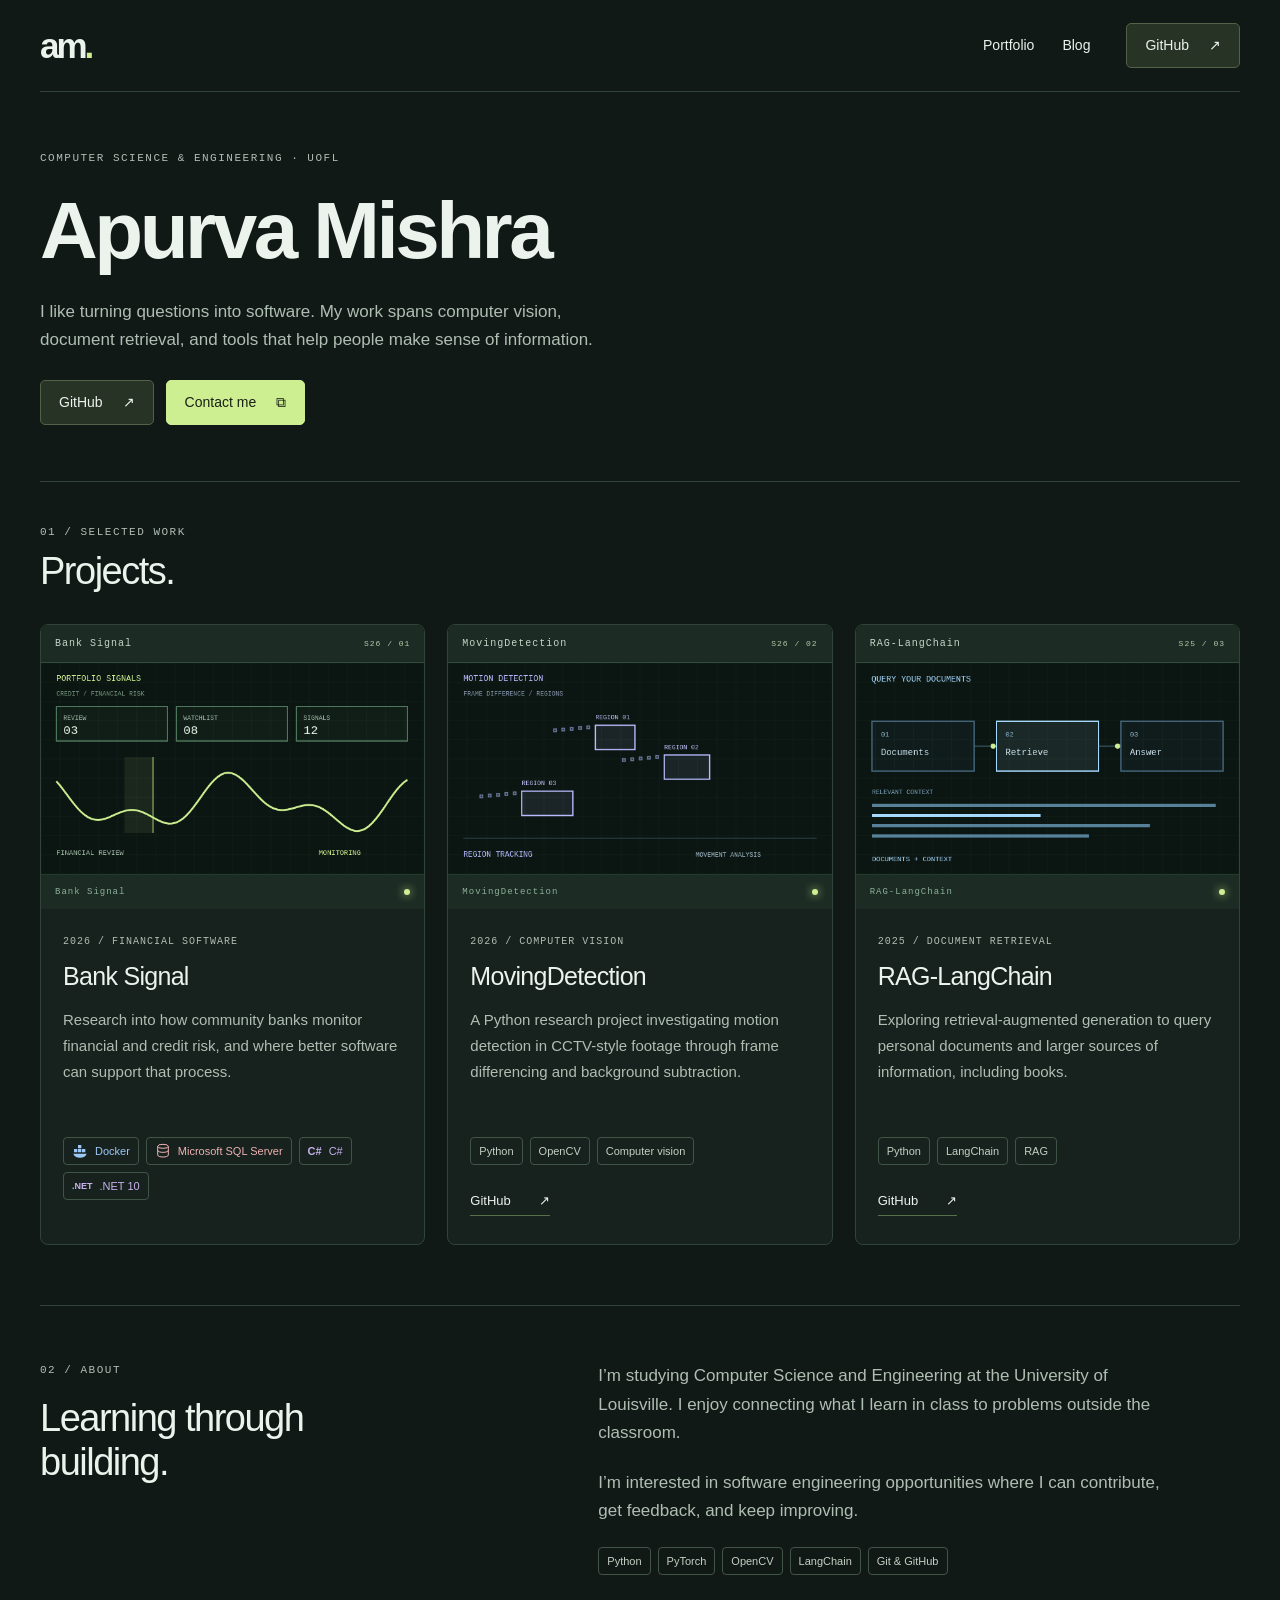
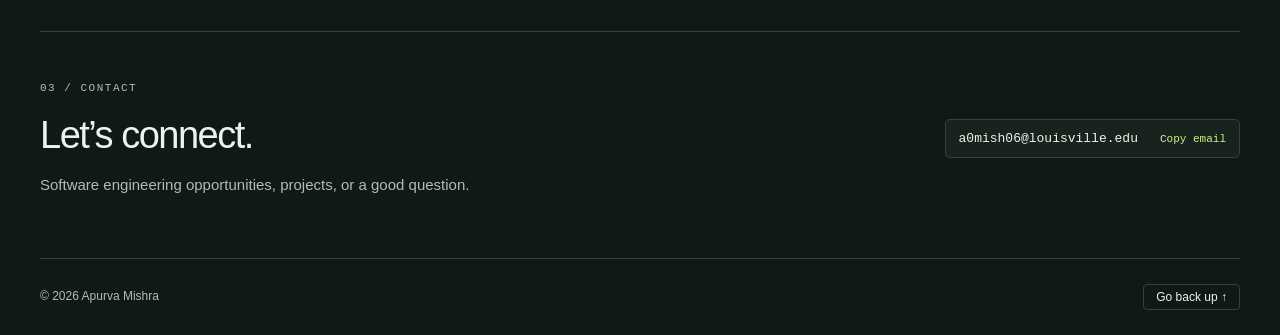
==== index.html @ 979799ac "Simplify hero, update stack, add project year labels" ====
<!doctype html><html lang="en"><head><meta charset="utf-8"><meta name="viewport" content="width=device-width,initial-scale=1"><meta name="theme-color" content="#111917"><meta name="description" content="Apurva Mishra — Computer Science and Engineering student at the University of Louisville. Projects in software, computer vision, and document retrieval."><title>Apurva Mishra | Portfolio</title><link rel="icon" href="favicon.svg"><link rel="stylesheet" href="style.css?v=7"><script src="script.js?v=7" defer></script></head><body><a class="skip" href="#main">Skip to content</a><header class="header wrap"><a class="brand" href="index.html" aria-label="Apurva Mishra home">am<span>.</span></a><nav aria-label="Main navigation"><a href="index.html">Portfolio</a><a href="blog.html">Blog</a></nav><a class="button github" href="https://github.com/toomatoe">GitHub <span aria-hidden="true">↗</span></a></header><main id="main" class="wrap"><section class="hero"><div class="hero-copy"><p class="eyebrow">COMPUTER SCIENCE & ENGINEERING · UOFL</p><h1>Apurva Mishra</h1><p class="intro">I like turning questions into software. My work spans computer vision, document retrieval, and tools that help people make sense of information.</p><div class="hero-actions"><a class="button github" href="https://github.com/toomatoe">GitHub <span aria-hidden="true">↗</span></a><button class="button contact-button" data-copy="a0mish06@louisville.edu">Contact me <span aria-hidden="true">⧉</span></button></div></div></section><section class="work" aria-labelledby="work-title"><div class="section-heading"><p class="eyebrow">01 / SELECTED WORK</p><h2 id="work-title">Projects.</h2></div><div class="project-grid"><article class="project"><div class="screen"><div class="screen-bar"><span>Bank Signal</span><span class="screen-id">S26 / 01</span></div><canvas data-scene="bank" width="600" height="330" aria-label="Animated visualization of Bank Signal"></canvas><div class="screen-footer"><span data-caption>Bank Signal</span><span class="live-indicator" aria-hidden="true"></span></div></div><div class="project-copy"><p class="eyebrow">2026 / FINANCIAL SOFTWARE</p><h3>Bank Signal</h3><p>Research into how community banks monitor financial and credit risk, and where better software can support that process.</p><div class="tags"><span class="tech docker"><svg viewBox="0 0 24 24" aria-hidden="true"><path d="M3 9h5v5H3zm6 0h5v5H9zm6 0h5v5h-5zM9 3h5v5H9z" fill="currentColor"/><path d="M2 16h20c-1 4-5 6-10 6s-9-2-10-6" fill="currentColor"/></svg>Docker</span><span class="tech sql"><svg viewBox="0 0 24 24" aria-hidden="true"><ellipse cx="12" cy="5" rx="8" ry="3"/><path d="M4 5v13c0 4 16 4 16 0V5M4 11c0 4 16 4 16 0"/></svg>Microsoft SQL Server</span><span class="tech csharp"><i aria-hidden="true" class="tech-letter">C#</i>C#</span><span class="tech net"><i aria-hidden="true" class="tech-letter dotnet">.NET</i>.NET 10</span></div></div></article><article class="project"><div class="screen"><div class="screen-bar"><span>MovingDetection</span><span class="screen-id">S26 / 02</span></div><canvas data-scene="motion" width="600" height="330" aria-label="Animated visualization of MovingDetection"></canvas><div class="screen-footer"><span data-caption>MovingDetection</span><span class="live-indicator" aria-hidden="true"></span></div></div><div class="project-copy"><p class="eyebrow">2026 / COMPUTER VISION</p><h3>MovingDetection</h3><p>A Python research project investigating motion detection in CCTV-style footage through frame differencing and background subtraction.</p><div class="tags"><span>Python</span><span>OpenCV</span><span>Computer vision</span></div><a class="repo-link" href="https://github.com/toomatoe/MovingDetection">GitHub <span aria-hidden="true">↗</span></a></div></article><article class="project"><div class="screen"><div class="screen-bar"><span>RAG-LangChain</span><span class="screen-id">S25 / 03</span></div><canvas data-scene="rag" width="600" height="330" aria-label="Animated visualization of RAG-LangChain"></canvas><div class="screen-footer"><span data-caption>RAG-LangChain</span><span class="live-indicator" aria-hidden="true"></span></div></div><div class="project-copy"><p class="eyebrow">2025 / DOCUMENT RETRIEVAL</p><h3>RAG-LangChain</h3><p>Exploring retrieval-augmented generation to query personal documents and larger sources of information, including books.</p><div class="tags"><span>Python</span><span>LangChain</span><span>RAG</span></div><a class="repo-link" href="https://github.com/toomatoe/RAG-LangChain">GitHub <span aria-hidden="true">↗</span></a></div></article></div></section><section class="about"><div><p class="eyebrow">02 / ABOUT</p><h2>Learning through<br>building.</h2></div><div><p>I’m studying Computer Science and Engineering at the University of Louisville. I enjoy connecting what I learn in class to problems outside the classroom.</p><p>I’m interested in software engineering opportunities where I can contribute, get feedback, and keep improving.</p><div class="tags"><span>Python</span><span>PyTorch</span><span>OpenCV</span><span>LangChain</span><span>Git & GitHub</span></div></div></section><section class="contact"><div><p class="eyebrow">03 / CONTACT</p><h2>Let’s connect.</h2><p>Software engineering opportunities, projects, or a good question.</p></div><button class="email-copy" data-copy="a0mish06@louisville.edu" aria-label="Copy email address a0mish06@louisville.edu"><span>a0mish06@louisville.edu</span><span class="copy-label">Copy email</span></button></section></main><footer class="wrap"><span>© <span id="year">2026</span> Apurva Mishra</span><button type="button" class="back-top" data-back-top>Go back up ↑</button></footer><div class="toast" role="status" aria-live="polite"></div></body></html>
---- style.css ----
:root{--bg:#111917;--panel:#17211e;--line:#31433a;--text:#ecf3ed;--muted:#afbeb3;--accent:#ceef91}*{box-sizing:border-box}body{margin:0;background:var(--bg);color:var(--text);font:16px/1.65 Arial,Helvetica,sans-serif}a{color:inherit;text-decoration:none}button{font:inherit}a:hover{color:var(--accent)}a:focus-visible,button:focus-visible{outline:3px solid var(--accent);outline-offset:5px}.wrap{width:min(1200px,calc(100% - 80px));margin:auto}.header{height:92px;display:flex;align-items:center;gap:36px;border-bottom:1px solid var(--line)}.brand{font-size:35px;font-weight:800;letter-spacing:-3px;margin-right:auto}.brand span{color:var(--accent)}nav{display:flex;gap:28px;font-size:14px}.button{display:inline-flex;align-items:center;justify-content:center;gap:20px;border:1px solid #516248;background:#263325;padding:10px 18px;border-radius:5px;cursor:pointer;font-size:14px;color:var(--text);transition:background .2s}.button:hover{background:#36472e;color:var(--text)}.contact-button{background:var(--accent);color:#182116;border-color:var(--accent)}.contact-button:hover{background:#e0f7b7;color:#182116}.skip{position:absolute;top:-80px;background:var(--accent);color:#111;padding:10px;z-index:10}.skip:focus{top:10px}.hero{display:grid;grid-template-columns:1fr 1fr;gap:70px;align-items:center;padding:66px 0 62px}.eyebrow{font:11px/1.5 monospace;letter-spacing:1.5px;color:var(--muted);margin:0 0 18px}h1{font-size:clamp(55px,6.4vw,84px);line-height:1.04;letter-spacing:-4px;font-weight:600;margin:20px 0 24px}h1 span{color:var(--accent)}.role{color:var(--accent);font-size:17px;margin:0 0 20px}.intro{max-width:430px;color:var(--muted);margin:0 0 26px;font-size:17px}.hero-actions{display:flex;gap:12px;margin-bottom:17px}.email-copy{display:flex;align-items:center;justify-content:space-between;gap:22px;max-width:100%;border:1px solid var(--line);background:#18231e;color:var(--text);padding:11px 13px;border-radius:5px;font:13px monospace;cursor:pointer}.email-copy:hover{border-color:#7d9561}.copy-label{color:var(--accent);font-size:11px;white-space:nowrap}.screen{border:1px solid #4b6253;border-radius:8px;overflow:hidden;background:#0a120f;box-shadow:0 12px 35px #0002}.screen-bar,.screen-footer{display:flex;justify-content:space-between;align-items:center;gap:12px;padding:12px 14px;font:10px monospace;letter-spacing:1px;color:#c2d7c7;background:#1c2b23}.screen-bar{border-bottom:1px solid #314b3c}.screen-id{font-size:9px;color:#98b79f;white-space:nowrap}.screen canvas{display:block;width:100%;height:auto;aspect-ratio:600/330}.screen-footer{padding:10px 14px;border-top:1px solid #233b2c;color:#8db198;min-height:35px;font-size:9px}.live-indicator{width:6px;height:6px;background:var(--accent);border-radius:50%;box-shadow:0 0 10px #cdef91}.lab-meta{display:grid;grid-template-columns:1fr 1.4fr;gap:20px;padding-top:22px}.lab-meta span{display:block;font:10px monospace;letter-spacing:1.4px;color:var(--muted);margin-bottom:8px}.lab-meta strong{font-weight:400;font-size:14px}.work{border-top:1px solid var(--line);padding:42px 0 60px}.section-heading{margin-bottom:30px}.section-heading .eyebrow{margin-bottom:10px}h2{font-size:38px;line-height:1.15;letter-spacing:-1.5px;font-weight:500;margin:0}.project-grid{display:grid;grid-template-columns:repeat(3,minmax(0,1fr));gap:22px}.project{background:var(--panel);border:1px solid var(--line);border-radius:8px;overflow:hidden;transition:border-color .2s,transform .2s}.project:hover{border-color:#7d9561;transform:translateY(-4px)}.project .screen{border:none;border-radius:0;box-shadow:none}.project .screen-bar{padding:13px 14px;font-size:10px}.project .screen-id{font-size:8px}.project-copy{padding:25px 22px 28px}.project-copy .eyebrow{font-size:10px;letter-spacing:1px;margin-bottom:12px}h3{font-size:25px;line-height:1.2;font-weight:500;letter-spacing:-.7px;margin:0 0 16px}.project-copy>p:not(.eyebrow){font-size:15px;line-height:1.75;color:var(--muted);margin:0 0 24px;min-height:106px}.tags{display:flex;gap:7px;flex-wrap:wrap}.tags span{border:1px solid #405547;color:#c4d1c4;border-radius:4px;padding:4px 8px;font-size:11px}.repo-link{display:inline-flex;gap:28px;margin-top:25px;border-bottom:1px solid #567047;padding-bottom:4px;font-size:13px}.about{display:grid;grid-template-columns:1fr 1.4fr;gap:100px;border-top:1px solid var(--line);padding:56px 0}.about p:not(.eyebrow){margin:0 0 22px;color:var(--muted);max-width:580px;font-size:17px}.contact{display:flex;align-items:center;justify-content:space-between;gap:30px;border-top:1px solid var(--line);padding:48px 0 60px}.contact p:not(.eyebrow){color:var(--muted);font-size:15px;margin-bottom:0}footer{border-top:1px solid var(--line);padding:25px 0;display:flex;gap:28px;font-size:12px;color:var(--muted)}footer>span{margin-right:auto}.toast{position:fixed;bottom:24px;left:50%;transform:translate(-50%,10px);background:var(--accent);color:#152010;padding:12px 22px;border-radius:6px;font-size:14px;opacity:0;pointer-events:none;transition:opacity .2s,transform .2s;z-index:30}.toast.shown{opacity:1;transform:translate(-50%,0)}.blog{min-height:calc(100vh - 168px);padding:70px 0}.blog h1{font-size:72px}.blog-empty{margin-top:50px;padding-top:30px;border-top:1px solid var(--line);color:var(--muted)}@media(max-width:1050px){.hero{gap:35px}.project-grid{grid-template-columns:1fr 1fr}.project:first-child{grid-column:1/-1;display:grid;grid-template-columns:1fr 1fr}.project:first-child .screen{align-self:center}.about{gap:50px}}@media(max-width:700px){.wrap{width:calc(100% - 36px)}.header{height:76px;gap:18px}nav{gap:16px;font-size:13px}.header>.github{padding:7px 10px;gap:9px;font-size:12px}.hero{grid-template-columns:1fr;padding:38px 0 42px;gap:32px}.hero h1{font-size:64px;letter-spacing:-3px}.hero-copy .eyebrow{font-size:10px}.intro{font-size:16px}.project-grid{grid-template-columns:1fr}.project:first-child{grid-column:auto;display:block}.project-copy>p:not(.eyebrow){min-height:0}.screen-bar{font-size:9px}.about{grid-template-columns:1fr;gap:26px;padding:40px 0}.contact{flex-direction:column;align-items:start;padding:40px 0}.email-copy{font-size:12px;gap:12px;width:100%;justify-content:space-between}.hero-copy>.email-copy{max-width:400px}h2{font-size:33px}.blog{padding-top:42px}}@media(prefers-reduced-motion:reduce){.project,.button,.toast{transition:none}.project:hover{transform:none}}

/* Simplified introduction and project year labels. */
.hero{display:block;padding:58px 0 56px}.hero-copy{max-width:790px}.hero h1{font-size:clamp(48px,6.4vw,80px);margin:22px 0 26px;letter-spacing:-3.5px}.hero .intro{max-width:590px}.hero-actions{margin-bottom:0}.tags .tech{display:inline-flex;align-items:center;gap:7px;font-size:11px}.tech svg{width:16px;height:16px;flex-shrink:0}.tech.sql svg{fill:none;stroke:currentColor;stroke-width:1.5}.tech.docker{color:#9cc8f6}.tech.sql{color:#edb1b1}.tech.csharp,.tech.net{color:#c8b2ed}.tech-letter{font:700 11px Arial,sans-serif;font-style:normal}.tech-letter.dotnet{font-size:9px}.back-top{border:1px solid var(--line);color:var(--text);background:transparent;border-radius:4px;padding:5px 12px;cursor:pointer;font:12px Arial,sans-serif}.back-top:hover{border-color:var(--accent);color:var(--accent)}footer{align-items:center}.screen-id{color:#b6caaa;font-size:10px}@media(max-width:700px){.hero{padding:35px 0 38px}.hero h1{font-size:50px;letter-spacing:-2.5px}}
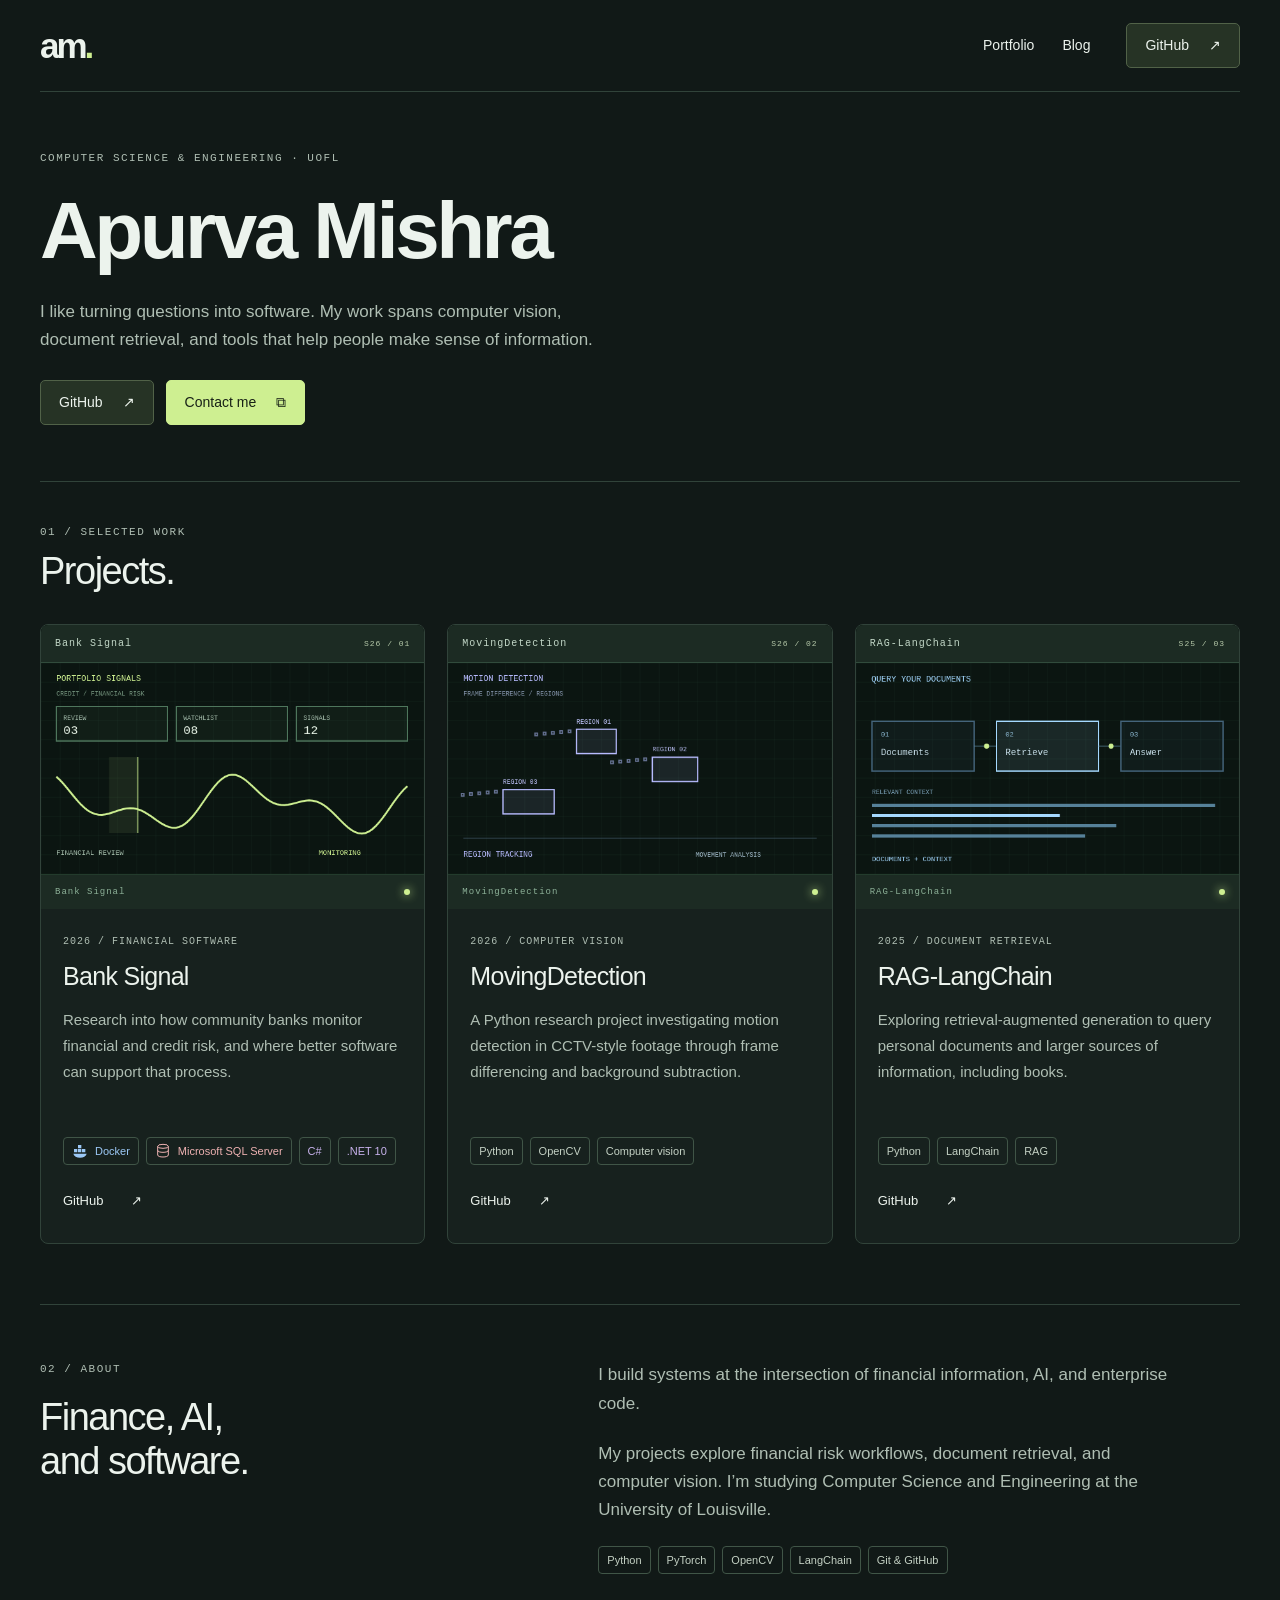
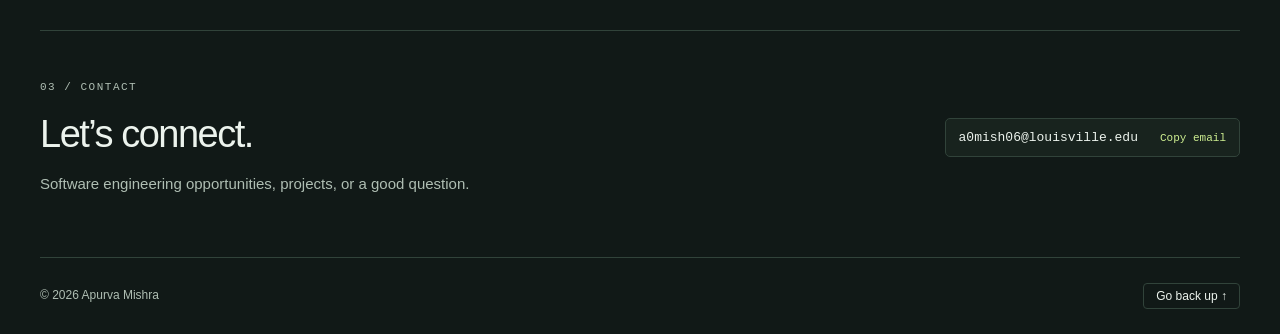
==== commit 2fd3ce2a: "Fix stack labels and project links; refine about copy" ====
--- a/index.html
+++ b/index.html
@@ -1 +1 @@
-<!doctype html><html lang="en"><head><meta charset="utf-8"><meta name="viewport" content="width=device-width,initial-scale=1"><meta name="theme-color" content="#111917"><meta name="description" content="Apurva Mishra — Computer Science and Engineering student at the University of Louisville. Projects in software, computer vision, and document retrieval."><title>Apurva Mishra | Portfolio</title><link rel="icon" href="favicon.svg"><link rel="stylesheet" href="style.css?v=7"><script src="script.js?v=7" defer></script></head><body><a class="skip" href="#main">Skip to content</a><header class="header wrap"><a class="brand" href="index.html" aria-label="Apurva Mishra home">am<span>.</span></a><nav aria-label="Main navigation"><a href="index.html">Portfolio</a><a href="blog.html">Blog</a></nav><a class="button github" href="https://github.com/toomatoe">GitHub <span aria-hidden="true">↗</span></a></header><main id="main" class="wrap"><section class="hero"><div class="hero-copy"><p class="eyebrow">COMPUTER SCIENCE & ENGINEERING · UOFL</p><h1>Apurva Mishra</h1><p class="intro">I like turning questions into software. My work spans computer vision, document retrieval, and tools that help people make sense of information.</p><div class="hero-actions"><a class="button github" href="https://github.com/toomatoe">GitHub <span aria-hidden="true">↗</span></a><button class="button contact-button" data-copy="a0mish06@louisville.edu">Contact me <span aria-hidden="true">⧉</span></button></div></div></section><section class="work" aria-labelledby="work-title"><div class="section-heading"><p class="eyebrow">01 / SELECTED WORK</p><h2 id="work-title">Projects.</h2></div><div class="project-grid"><article class="project"><div class="screen"><div class="screen-bar"><span>Bank Signal</span><span class="screen-id">S26 / 01</span></div><canvas data-scene="bank" width="600" height="330" aria-label="Animated visualization of Bank Signal"></canvas><div class="screen-footer"><span data-caption>Bank Signal</span><span class="live-indicator" aria-hidden="true"></span></div></div><div class="project-copy"><p class="eyebrow">2026 / FINANCIAL SOFTWARE</p><h3>Bank Signal</h3><p>Research into how community banks monitor financial and credit risk, and where better software can support that process.</p><div class="tags"><span class="tech docker"><svg viewBox="0 0 24 24" aria-hidden="true"><path d="M3 9h5v5H3zm6 0h5v5H9zm6 0h5v5h-5zM9 3h5v5H9z" fill="currentColor"/><path d="M2 16h20c-1 4-5 6-10 6s-9-2-10-6" fill="currentColor"/></svg>Docker</span><span class="tech sql"><svg viewBox="0 0 24 24" aria-hidden="true"><ellipse cx="12" cy="5" rx="8" ry="3"/><path d="M4 5v13c0 4 16 4 16 0V5M4 11c0 4 16 4 16 0"/></svg>Microsoft SQL Server</span><span class="tech csharp"><i aria-hidden="true" class="tech-letter">C#</i>C#</span><span class="tech net"><i aria-hidden="true" class="tech-letter dotnet">.NET</i>.NET 10</span></div></div></article><article class="project"><div class="screen"><div class="screen-bar"><span>MovingDetection</span><span class="screen-id">S26 / 02</span></div><canvas data-scene="motion" width="600" height="330" aria-label="Animated visualization of MovingDetection"></canvas><div class="screen-footer"><span data-caption>MovingDetection</span><span class="live-indicator" aria-hidden="true"></span></div></div><div class="project-copy"><p class="eyebrow">2026 / COMPUTER VISION</p><h3>MovingDetection</h3><p>A Python research project investigating motion detection in CCTV-style footage through frame differencing and background subtraction.</p><div class="tags"><span>Python</span><span>OpenCV</span><span>Computer vision</span></div><a class="repo-link" href="https://github.com/toomatoe/MovingDetection">GitHub <span aria-hidden="true">↗</span></a></div></article><article class="project"><div class="screen"><div class="screen-bar"><span>RAG-LangChain</span><span class="screen-id">S25 / 03</span></div><canvas data-scene="rag" width="600" height="330" aria-label="Animated visualization of RAG-LangChain"></canvas><div class="screen-footer"><span data-caption>RAG-LangChain</span><span class="live-indicator" aria-hidden="true"></span></div></div><div class="project-copy"><p class="eyebrow">2025 / DOCUMENT RETRIEVAL</p><h3>RAG-LangChain</h3><p>Exploring retrieval-augmented generation to query personal documents and larger sources of information, including books.</p><div class="tags"><span>Python</span><span>LangChain</span><span>RAG</span></div><a class="repo-link" href="https://github.com/toomatoe/RAG-LangChain">GitHub <span aria-hidden="true">↗</span></a></div></article></div></section><section class="about"><div><p class="eyebrow">02 / ABOUT</p><h2>Learning through<br>building.</h2></div><div><p>I’m studying Computer Science and Engineering at the University of Louisville. I enjoy connecting what I learn in class to problems outside the classroom.</p><p>I’m interested in software engineering opportunities where I can contribute, get feedback, and keep improving.</p><div class="tags"><span>Python</span><span>PyTorch</span><span>OpenCV</span><span>LangChain</span><span>Git & GitHub</span></div></div></section><section class="contact"><div><p class="eyebrow">03 / CONTACT</p><h2>Let’s connect.</h2><p>Software engineering opportunities, projects, or a good question.</p></div><button class="email-copy" data-copy="a0mish06@louisville.edu" aria-label="Copy email address a0mish06@louisville.edu"><span>a0mish06@louisville.edu</span><span class="copy-label">Copy email</span></button></section></main><footer class="wrap"><span>© <span id="year">2026</span> Apurva Mishra</span><button type="button" class="back-top" data-back-top>Go back up ↑</button></footer><div class="toast" role="status" aria-live="polite"></div></body></html>+<!doctype html><html lang="en"><head><meta charset="utf-8"><meta name="viewport" content="width=device-width,initial-scale=1"><meta name="theme-color" content="#111917"><meta name="description" content="Apurva Mishra — Computer Science and Engineering student at the University of Louisville. Projects in software, computer vision, and document retrieval."><title>Apurva Mishra | Portfolio</title><link rel="icon" href="favicon.svg"><link rel="stylesheet" href="style.css?v=8"><script src="script.js?v=7" defer></script></head><body><a class="skip" href="#main">Skip to content</a><header class="header wrap"><a class="brand" href="index.html" aria-label="Apurva Mishra home">am<span>.</span></a><nav aria-label="Main navigation"><a href="index.html">Portfolio</a><a href="blog.html">Blog</a></nav><a class="button github" href="https://github.com/toomatoe">GitHub <span aria-hidden="true">↗</span></a></header><main id="main" class="wrap"><section class="hero"><div class="hero-copy"><p class="eyebrow">COMPUTER SCIENCE & ENGINEERING · UOFL</p><h1>Apurva Mishra</h1><p class="intro">I like turning questions into software. My work spans computer vision, document retrieval, and tools that help people make sense of information.</p><div class="hero-actions"><a class="button github" href="https://github.com/toomatoe">GitHub <span aria-hidden="true">↗</span></a><button class="button contact-button" data-copy="a0mish06@louisville.edu">Contact me <span aria-hidden="true">⧉</span></button></div></div></section><section class="work" aria-labelledby="work-title"><div class="section-heading"><p class="eyebrow">01 / SELECTED WORK</p><h2 id="work-title">Projects.</h2></div><div class="project-grid"><article class="project"><div class="screen"><div class="screen-bar"><span>Bank Signal</span><span class="screen-id">S26 / 01</span></div><canvas data-scene="bank" width="600" height="330" aria-label="Animated visualization of Bank Signal"></canvas><div class="screen-footer"><span data-caption>Bank Signal</span><span class="live-indicator" aria-hidden="true"></span></div></div><div class="project-copy"><p class="eyebrow">2026 / FINANCIAL SOFTWARE</p><h3>Bank Signal</h3><p>Research into how community banks monitor financial and credit risk, and where better software can support that process.</p><div class="tags"><span class="tech docker"><svg viewBox="0 0 24 24" aria-hidden="true"><path d="M3 9h5v5H3zm6 0h5v5H9zm6 0h5v5h-5zM9 3h5v5H9z" fill="currentColor"/><path d="M2 16h20c-1 4-5 6-10 6s-9-2-10-6" fill="currentColor"/></svg>Docker</span><span class="tech sql"><svg viewBox="0 0 24 24" aria-hidden="true"><ellipse cx="12" cy="5" rx="8" ry="3"/><path d="M4 5v13c0 4 16 4 16 0V5M4 11c0 4 16 4 16 0"/></svg>Microsoft SQL Server</span><span class="tech csharp">C#</span><span class="tech net">.NET 10</span></div><a class="repo-link" href="https://github.com/Relishing-Merriment/BankSignal">GitHub <span aria-hidden="true">↗</span></a></div></article><article class="project"><div class="screen"><div class="screen-bar"><span>MovingDetection</span><span class="screen-id">S26 / 02</span></div><canvas data-scene="motion" width="600" height="330" aria-label="Animated visualization of MovingDetection"></canvas><div class="screen-footer"><span data-caption>MovingDetection</span><span class="live-indicator" aria-hidden="true"></span></div></div><div class="project-copy"><p class="eyebrow">2026 / COMPUTER VISION</p><h3>MovingDetection</h3><p>A Python research project investigating motion detection in CCTV-style footage through frame differencing and background subtraction.</p><div class="tags"><span>Python</span><span>OpenCV</span><span>Computer vision</span></div><a class="repo-link" href="https://github.com/toomatoe/MovingDetection">GitHub <span aria-hidden="true">↗</span></a></div></article><article class="project"><div class="screen"><div class="screen-bar"><span>RAG-LangChain</span><span class="screen-id">S25 / 03</span></div><canvas data-scene="rag" width="600" height="330" aria-label="Animated visualization of RAG-LangChain"></canvas><div class="screen-footer"><span data-caption>RAG-LangChain</span><span class="live-indicator" aria-hidden="true"></span></div></div><div class="project-copy"><p class="eyebrow">2025 / DOCUMENT RETRIEVAL</p><h3>RAG-LangChain</h3><p>Exploring retrieval-augmented generation to query personal documents and larger sources of information, including books.</p><div class="tags"><span>Python</span><span>LangChain</span><span>RAG</span></div><a class="repo-link" href="https://github.com/toomatoe/RAG-LangChain">GitHub <span aria-hidden="true">↗</span></a></div></article></div></section><section class="about"><div><p class="eyebrow">02 / ABOUT</p><h2>Finance, AI,<br>and software.</h2></div><div><p>I build systems at the intersection of financial information, AI, and enterprise code.</p><p>My projects explore financial risk workflows, document retrieval, and computer vision. I’m studying Computer Science and Engineering at the University of Louisville.</p><div class="tags"><span>Python</span><span>PyTorch</span><span>OpenCV</span><span>LangChain</span><span>Git & GitHub</span></div></div></section><section class="contact"><div><p class="eyebrow">03 / CONTACT</p><h2>Let’s connect.</h2><p>Software engineering opportunities, projects, or a good question.</p></div><button class="email-copy" data-copy="a0mish06@louisville.edu" aria-label="Copy email address a0mish06@louisville.edu"><span>a0mish06@louisville.edu</span><span class="copy-label">Copy email</span></button></section></main><footer class="wrap"><span>© <span id="year">2026</span> Apurva Mishra</span><button type="button" class="back-top" data-back-top>Go back up ↑</button></footer><div class="toast" role="status" aria-live="polite"></div></body></html>
--- a/style.css
+++ b/style.css
@@ -1,4 +1,4 @@
-:root{--bg:#111917;--panel:#17211e;--line:#31433a;--text:#ecf3ed;--muted:#afbeb3;--accent:#ceef91}*{box-sizing:border-box}body{margin:0;background:var(--bg);color:var(--text);font:16px/1.65 Arial,Helvetica,sans-serif}a{color:inherit;text-decoration:none}button{font:inherit}a:hover{color:var(--accent)}a:focus-visible,button:focus-visible{outline:3px solid var(--accent);outline-offset:5px}.wrap{width:min(1200px,calc(100% - 80px));margin:auto}.header{height:92px;display:flex;align-items:center;gap:36px;border-bottom:1px solid var(--line)}.brand{font-size:35px;font-weight:800;letter-spacing:-3px;margin-right:auto}.brand span{color:var(--accent)}nav{display:flex;gap:28px;font-size:14px}.button{display:inline-flex;align-items:center;justify-content:center;gap:20px;border:1px solid #516248;background:#263325;padding:10px 18px;border-radius:5px;cursor:pointer;font-size:14px;color:var(--text);transition:background .2s}.button:hover{background:#36472e;color:var(--text)}.contact-button{background:var(--accent);color:#182116;border-color:var(--accent)}.contact-button:hover{background:#e0f7b7;color:#182116}.skip{position:absolute;top:-80px;background:var(--accent);color:#111;padding:10px;z-index:10}.skip:focus{top:10px}.hero{display:grid;grid-template-columns:1fr 1fr;gap:70px;align-items:center;padding:66px 0 62px}.eyebrow{font:11px/1.5 monospace;letter-spacing:1.5px;color:var(--muted);margin:0 0 18px}h1{font-size:clamp(55px,6.4vw,84px);line-height:1.04;letter-spacing:-4px;font-weight:600;margin:20px 0 24px}h1 span{color:var(--accent)}.role{color:var(--accent);font-size:17px;margin:0 0 20px}.intro{max-width:430px;color:var(--muted);margin:0 0 26px;font-size:17px}.hero-actions{display:flex;gap:12px;margin-bottom:17px}.email-copy{display:flex;align-items:center;justify-content:space-between;gap:22px;max-width:100%;border:1px solid var(--line);background:#18231e;color:var(--text);padding:11px 13px;border-radius:5px;font:13px monospace;cursor:pointer}.email-copy:hover{border-color:#7d9561}.copy-label{color:var(--accent);font-size:11px;white-space:nowrap}.screen{border:1px solid #4b6253;border-radius:8px;overflow:hidden;background:#0a120f;box-shadow:0 12px 35px #0002}.screen-bar,.screen-footer{display:flex;justify-content:space-between;align-items:center;gap:12px;padding:12px 14px;font:10px monospace;letter-spacing:1px;color:#c2d7c7;background:#1c2b23}.screen-bar{border-bottom:1px solid #314b3c}.screen-id{font-size:9px;color:#98b79f;white-space:nowrap}.screen canvas{display:block;width:100%;height:auto;aspect-ratio:600/330}.screen-footer{padding:10px 14px;border-top:1px solid #233b2c;color:#8db198;min-height:35px;font-size:9px}.live-indicator{width:6px;height:6px;background:var(--accent);border-radius:50%;box-shadow:0 0 10px #cdef91}.lab-meta{display:grid;grid-template-columns:1fr 1.4fr;gap:20px;padding-top:22px}.lab-meta span{display:block;font:10px monospace;letter-spacing:1.4px;color:var(--muted);margin-bottom:8px}.lab-meta strong{font-weight:400;font-size:14px}.work{border-top:1px solid var(--line);padding:42px 0 60px}.section-heading{margin-bottom:30px}.section-heading .eyebrow{margin-bottom:10px}h2{font-size:38px;line-height:1.15;letter-spacing:-1.5px;font-weight:500;margin:0}.project-grid{display:grid;grid-template-columns:repeat(3,minmax(0,1fr));gap:22px}.project{background:var(--panel);border:1px solid var(--line);border-radius:8px;overflow:hidden;transition:border-color .2s,transform .2s}.project:hover{border-color:#7d9561;transform:translateY(-4px)}.project .screen{border:none;border-radius:0;box-shadow:none}.project .screen-bar{padding:13px 14px;font-size:10px}.project .screen-id{font-size:8px}.project-copy{padding:25px 22px 28px}.project-copy .eyebrow{font-size:10px;letter-spacing:1px;margin-bottom:12px}h3{font-size:25px;line-height:1.2;font-weight:500;letter-spacing:-.7px;margin:0 0 16px}.project-copy>p:not(.eyebrow){font-size:15px;line-height:1.75;color:var(--muted);margin:0 0 24px;min-height:106px}.tags{display:flex;gap:7px;flex-wrap:wrap}.tags span{border:1px solid #405547;color:#c4d1c4;border-radius:4px;padding:4px 8px;font-size:11px}.repo-link{display:inline-flex;gap:28px;margin-top:25px;border-bottom:1px solid #567047;padding-bottom:4px;font-size:13px}.about{display:grid;grid-template-columns:1fr 1.4fr;gap:100px;border-top:1px solid var(--line);padding:56px 0}.about p:not(.eyebrow){margin:0 0 22px;color:var(--muted);max-width:580px;font-size:17px}.contact{display:flex;align-items:center;justify-content:space-between;gap:30px;border-top:1px solid var(--line);padding:48px 0 60px}.contact p:not(.eyebrow){color:var(--muted);font-size:15px;margin-bottom:0}footer{border-top:1px solid var(--line);padding:25px 0;display:flex;gap:28px;font-size:12px;color:var(--muted)}footer>span{margin-right:auto}.toast{position:fixed;bottom:24px;left:50%;transform:translate(-50%,10px);background:var(--accent);color:#152010;padding:12px 22px;border-radius:6px;font-size:14px;opacity:0;pointer-events:none;transition:opacity .2s,transform .2s;z-index:30}.toast.shown{opacity:1;transform:translate(-50%,0)}.blog{min-height:calc(100vh - 168px);padding:70px 0}.blog h1{font-size:72px}.blog-empty{margin-top:50px;padding-top:30px;border-top:1px solid var(--line);color:var(--muted)}@media(max-width:1050px){.hero{gap:35px}.project-grid{grid-template-columns:1fr 1fr}.project:first-child{grid-column:1/-1;display:grid;grid-template-columns:1fr 1fr}.project:first-child .screen{align-self:center}.about{gap:50px}}@media(max-width:700px){.wrap{width:calc(100% - 36px)}.header{height:76px;gap:18px}nav{gap:16px;font-size:13px}.header>.github{padding:7px 10px;gap:9px;font-size:12px}.hero{grid-template-columns:1fr;padding:38px 0 42px;gap:32px}.hero h1{font-size:64px;letter-spacing:-3px}.hero-copy .eyebrow{font-size:10px}.intro{font-size:16px}.project-grid{grid-template-columns:1fr}.project:first-child{grid-column:auto;display:block}.project-copy>p:not(.eyebrow){min-height:0}.screen-bar{font-size:9px}.about{grid-template-columns:1fr;gap:26px;padding:40px 0}.contact{flex-direction:column;align-items:start;padding:40px 0}.email-copy{font-size:12px;gap:12px;width:100%;justify-content:space-between}.hero-copy>.email-copy{max-width:400px}h2{font-size:33px}.blog{padding-top:42px}}@media(prefers-reduced-motion:reduce){.project,.button,.toast{transition:none}.project:hover{transform:none}}
+:root{--bg:#111917;--panel:#17211e;--line:#31433a;--text:#ecf3ed;--muted:#afbeb3;--accent:#ceef91}*{box-sizing:border-box}body{margin:0;background:var(--bg);color:var(--text);font:16px/1.65 Arial,Helvetica,sans-serif}a{color:inherit;text-decoration:none}button{font:inherit}a:hover{color:var(--accent)}a:focus-visible,button:focus-visible{outline:3px solid var(--accent);outline-offset:5px}.wrap{width:min(1200px,calc(100% - 80px));margin:auto}.header{height:92px;display:flex;align-items:center;gap:36px;border-bottom:1px solid var(--line)}.brand{font-size:35px;font-weight:800;letter-spacing:-3px;margin-right:auto}.brand span{color:var(--accent)}nav{display:flex;gap:28px;font-size:14px}.button{display:inline-flex;align-items:center;justify-content:center;gap:20px;border:1px solid #516248;background:#263325;padding:10px 18px;border-radius:5px;cursor:pointer;font-size:14px;color:var(--text);transition:background .2s}.button:hover{background:#36472e;color:var(--text)}.contact-button{background:var(--accent);color:#182116;border-color:var(--accent)}.contact-button:hover{background:#e0f7b7;color:#182116}.skip{position:absolute;top:-80px;background:var(--accent);color:#111;padding:10px;z-index:10}.skip:focus{top:10px}.hero{display:grid;grid-template-columns:1fr 1fr;gap:70px;align-items:center;padding:66px 0 62px}.eyebrow{font:11px/1.5 monospace;letter-spacing:1.5px;color:var(--muted);margin:0 0 18px}h1{font-size:clamp(55px,6.4vw,84px);line-height:1.04;letter-spacing:-4px;font-weight:600;margin:20px 0 24px}h1 span{color:var(--accent)}.role{color:var(--accent);font-size:17px;margin:0 0 20px}.intro{max-width:430px;color:var(--muted);margin:0 0 26px;font-size:17px}.hero-actions{display:flex;gap:12px;margin-bottom:17px}.email-copy{display:flex;align-items:center;justify-content:space-between;gap:22px;max-width:100%;border:1px solid var(--line);background:#18231e;color:var(--text);padding:11px 13px;border-radius:5px;font:13px monospace;cursor:pointer}.email-copy:hover{border-color:#7d9561}.copy-label{color:var(--accent);font-size:11px;white-space:nowrap}.screen{border:1px solid #4b6253;border-radius:8px;overflow:hidden;background:#0a120f;box-shadow:0 12px 35px #0002}.screen-bar,.screen-footer{display:flex;justify-content:space-between;align-items:center;gap:12px;padding:12px 14px;font:10px monospace;letter-spacing:1px;color:#c2d7c7;background:#1c2b23}.screen-bar{border-bottom:1px solid #314b3c}.screen-id{font-size:9px;color:#98b79f;white-space:nowrap}.screen canvas{display:block;width:100%;height:auto;aspect-ratio:600/330}.screen-footer{padding:10px 14px;border-top:1px solid #233b2c;color:#8db198;min-height:35px;font-size:9px}.live-indicator{width:6px;height:6px;background:var(--accent);border-radius:50%;box-shadow:0 0 10px #cdef91}.lab-meta{display:grid;grid-template-columns:1fr 1.4fr;gap:20px;padding-top:22px}.lab-meta span{display:block;font:10px monospace;letter-spacing:1.4px;color:var(--muted);margin-bottom:8px}.lab-meta strong{font-weight:400;font-size:14px}.work{border-top:1px solid var(--line);padding:42px 0 60px}.section-heading{margin-bottom:30px}.section-heading .eyebrow{margin-bottom:10px}h2{font-size:38px;line-height:1.15;letter-spacing:-1.5px;font-weight:500;margin:0}.project-grid{display:grid;grid-template-columns:repeat(3,minmax(0,1fr));gap:22px}.project{background:var(--panel);border:1px solid var(--line);border-radius:8px;overflow:hidden;transition:border-color .2s,transform .2s}.project:hover{border-color:#7d9561;transform:translateY(-4px)}.project .screen{border:none;border-radius:0;box-shadow:none}.project .screen-bar{padding:13px 14px;font-size:10px}.project .screen-id{font-size:8px}.project-copy{padding:25px 22px 28px}.project-copy .eyebrow{font-size:10px;letter-spacing:1px;margin-bottom:12px}h3{font-size:25px;line-height:1.2;font-weight:500;letter-spacing:-.7px;margin:0 0 16px}.project-copy>p:not(.eyebrow){font-size:15px;line-height:1.75;color:var(--muted);margin:0 0 24px;min-height:106px}.tags{display:flex;gap:7px;flex-wrap:wrap}.tags span{border:1px solid #405547;color:#c4d1c4;border-radius:4px;padding:4px 8px;font-size:11px}.repo-link{display:inline-flex;gap:28px;margin-top:25px;border-bottom:0;padding-bottom:4px;font-size:13px}.about{display:grid;grid-template-columns:1fr 1.4fr;gap:100px;border-top:1px solid var(--line);padding:56px 0}.about p:not(.eyebrow){margin:0 0 22px;color:var(--muted);max-width:580px;font-size:17px}.contact{display:flex;align-items:center;justify-content:space-between;gap:30px;border-top:1px solid var(--line);padding:48px 0 60px}.contact p:not(.eyebrow){color:var(--muted);font-size:15px;margin-bottom:0}footer{border-top:1px solid var(--line);padding:25px 0;display:flex;gap:28px;font-size:12px;color:var(--muted)}footer>span{margin-right:auto}.toast{position:fixed;bottom:24px;left:50%;transform:translate(-50%,10px);background:var(--accent);color:#152010;padding:12px 22px;border-radius:6px;font-size:14px;opacity:0;pointer-events:none;transition:opacity .2s,transform .2s;z-index:30}.toast.shown{opacity:1;transform:translate(-50%,0)}.blog{min-height:calc(100vh - 168px);padding:70px 0}.blog h1{font-size:72px}.blog-empty{margin-top:50px;padding-top:30px;border-top:1px solid var(--line);color:var(--muted)}@media(max-width:1050px){.hero{gap:35px}.project-grid{grid-template-columns:1fr 1fr}.project:first-child{grid-column:1/-1;display:grid;grid-template-columns:1fr 1fr}.project:first-child .screen{align-self:center}.about{gap:50px}}@media(max-width:700px){.wrap{width:calc(100% - 36px)}.header{height:76px;gap:18px}nav{gap:16px;font-size:13px}.header>.github{padding:7px 10px;gap:9px;font-size:12px}.hero{grid-template-columns:1fr;padding:38px 0 42px;gap:32px}.hero h1{font-size:64px;letter-spacing:-3px}.hero-copy .eyebrow{font-size:10px}.intro{font-size:16px}.project-grid{grid-template-columns:1fr}.project:first-child{grid-column:auto;display:block}.project-copy>p:not(.eyebrow){min-height:0}.screen-bar{font-size:9px}.about{grid-template-columns:1fr;gap:26px;padding:40px 0}.contact{flex-direction:column;align-items:start;padding:40px 0}.email-copy{font-size:12px;gap:12px;width:100%;justify-content:space-between}.hero-copy>.email-copy{max-width:400px}h2{font-size:33px}.blog{padding-top:42px}}@media(prefers-reduced-motion:reduce){.project,.button,.toast{transition:none}.project:hover{transform:none}}
 
 /* Simplified introduction and project year labels. */
 .hero{display:block;padding:58px 0 56px}.hero-copy{max-width:790px}.hero h1{font-size:clamp(48px,6.4vw,80px);margin:22px 0 26px;letter-spacing:-3.5px}.hero .intro{max-width:590px}.hero-actions{margin-bottom:0}.tags .tech{display:inline-flex;align-items:center;gap:7px;font-size:11px}.tech svg{width:16px;height:16px;flex-shrink:0}.tech.sql svg{fill:none;stroke:currentColor;stroke-width:1.5}.tech.docker{color:#9cc8f6}.tech.sql{color:#edb1b1}.tech.csharp,.tech.net{color:#c8b2ed}.tech-letter{font:700 11px Arial,sans-serif;font-style:normal}.tech-letter.dotnet{font-size:9px}.back-top{border:1px solid var(--line);color:var(--text);background:transparent;border-radius:4px;padding:5px 12px;cursor:pointer;font:12px Arial,sans-serif}.back-top:hover{border-color:var(--accent);color:var(--accent)}footer{align-items:center}.screen-id{color:#b6caaa;font-size:10px}@media(max-width:700px){.hero{padding:35px 0 38px}.hero h1{font-size:50px;letter-spacing:-2.5px}}
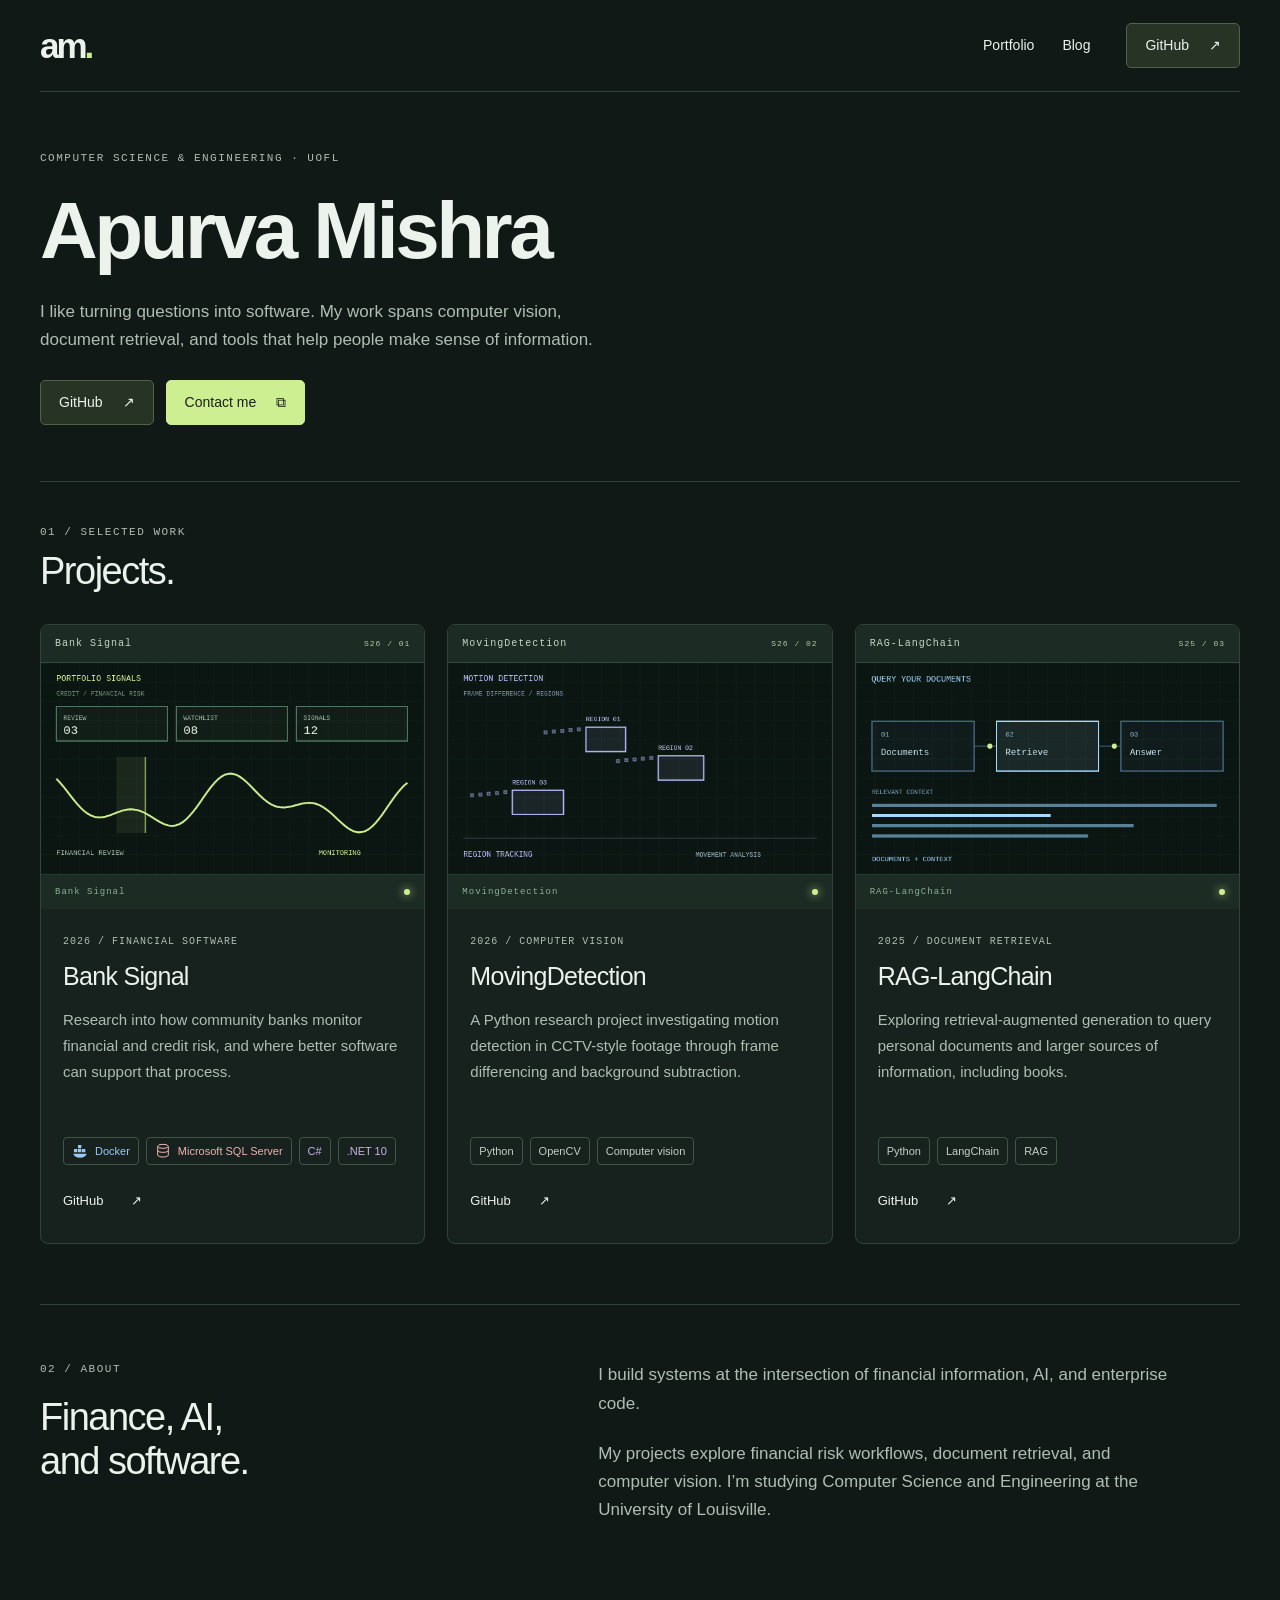
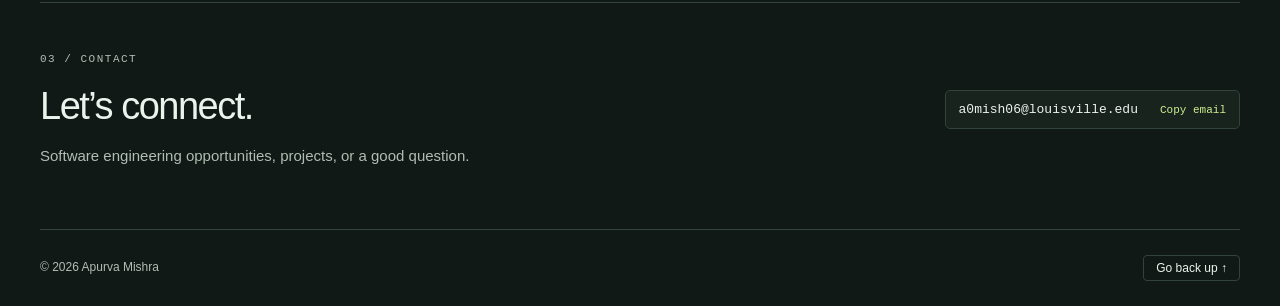
==== commit 064cfcb8: "Remove redundant About technology badges" ====
--- a/index.html
+++ b/index.html
@@ -1 +1 @@
-<!doctype html><html lang="en"><head><meta charset="utf-8"><meta name="viewport" content="width=device-width,initial-scale=1"><meta name="theme-color" content="#111917"><meta name="description" content="Apurva Mishra — Computer Science and Engineering student at the University of Louisville. Projects in software, computer vision, and document retrieval."><title>Apurva Mishra | Portfolio</title><link rel="icon" href="favicon.svg"><link rel="stylesheet" href="style.css?v=8"><script src="script.js?v=7" defer></script></head><body><a class="skip" href="#main">Skip to content</a><header class="header wrap"><a class="brand" href="index.html" aria-label="Apurva Mishra home">am<span>.</span></a><nav aria-label="Main navigation"><a href="index.html">Portfolio</a><a href="blog.html">Blog</a></nav><a class="button github" href="https://github.com/toomatoe">GitHub <span aria-hidden="true">↗</span></a></header><main id="main" class="wrap"><section class="hero"><div class="hero-copy"><p class="eyebrow">COMPUTER SCIENCE & ENGINEERING · UOFL</p><h1>Apurva Mishra</h1><p class="intro">I like turning questions into software. My work spans computer vision, document retrieval, and tools that help people make sense of information.</p><div class="hero-actions"><a class="button github" href="https://github.com/toomatoe">GitHub <span aria-hidden="true">↗</span></a><button class="button contact-button" data-copy="a0mish06@louisville.edu">Contact me <span aria-hidden="true">⧉</span></button></div></div></section><section class="work" aria-labelledby="work-title"><div class="section-heading"><p class="eyebrow">01 / SELECTED WORK</p><h2 id="work-title">Projects.</h2></div><div class="project-grid"><article class="project"><div class="screen"><div class="screen-bar"><span>Bank Signal</span><span class="screen-id">S26 / 01</span></div><canvas data-scene="bank" width="600" height="330" aria-label="Animated visualization of Bank Signal"></canvas><div class="screen-footer"><span data-caption>Bank Signal</span><span class="live-indicator" aria-hidden="true"></span></div></div><div class="project-copy"><p class="eyebrow">2026 / FINANCIAL SOFTWARE</p><h3>Bank Signal</h3><p>Research into how community banks monitor financial and credit risk, and where better software can support that process.</p><div class="tags"><span class="tech docker"><svg viewBox="0 0 24 24" aria-hidden="true"><path d="M3 9h5v5H3zm6 0h5v5H9zm6 0h5v5h-5zM9 3h5v5H9z" fill="currentColor"/><path d="M2 16h20c-1 4-5 6-10 6s-9-2-10-6" fill="currentColor"/></svg>Docker</span><span class="tech sql"><svg viewBox="0 0 24 24" aria-hidden="true"><ellipse cx="12" cy="5" rx="8" ry="3"/><path d="M4 5v13c0 4 16 4 16 0V5M4 11c0 4 16 4 16 0"/></svg>Microsoft SQL Server</span><span class="tech csharp">C#</span><span class="tech net">.NET 10</span></div><a class="repo-link" href="https://github.com/Relishing-Merriment/BankSignal">GitHub <span aria-hidden="true">↗</span></a></div></article><article class="project"><div class="screen"><div class="screen-bar"><span>MovingDetection</span><span class="screen-id">S26 / 02</span></div><canvas data-scene="motion" width="600" height="330" aria-label="Animated visualization of MovingDetection"></canvas><div class="screen-footer"><span data-caption>MovingDetection</span><span class="live-indicator" aria-hidden="true"></span></div></div><div class="project-copy"><p class="eyebrow">2026 / COMPUTER VISION</p><h3>MovingDetection</h3><p>A Python research project investigating motion detection in CCTV-style footage through frame differencing and background subtraction.</p><div class="tags"><span>Python</span><span>OpenCV</span><span>Computer vision</span></div><a class="repo-link" href="https://github.com/toomatoe/MovingDetection">GitHub <span aria-hidden="true">↗</span></a></div></article><article class="project"><div class="screen"><div class="screen-bar"><span>RAG-LangChain</span><span class="screen-id">S25 / 03</span></div><canvas data-scene="rag" width="600" height="330" aria-label="Animated visualization of RAG-LangChain"></canvas><div class="screen-footer"><span data-caption>RAG-LangChain</span><span class="live-indicator" aria-hidden="true"></span></div></div><div class="project-copy"><p class="eyebrow">2025 / DOCUMENT RETRIEVAL</p><h3>RAG-LangChain</h3><p>Exploring retrieval-augmented generation to query personal documents and larger sources of information, including books.</p><div class="tags"><span>Python</span><span>LangChain</span><span>RAG</span></div><a class="repo-link" href="https://github.com/toomatoe/RAG-LangChain">GitHub <span aria-hidden="true">↗</span></a></div></article></div></section><section class="about"><div><p class="eyebrow">02 / ABOUT</p><h2>Finance, AI,<br>and software.</h2></div><div><p>I build systems at the intersection of financial information, AI, and enterprise code.</p><p>My projects explore financial risk workflows, document retrieval, and computer vision. I’m studying Computer Science and Engineering at the University of Louisville.</p><div class="tags"><span>Python</span><span>PyTorch</span><span>OpenCV</span><span>LangChain</span><span>Git & GitHub</span></div></div></section><section class="contact"><div><p class="eyebrow">03 / CONTACT</p><h2>Let’s connect.</h2><p>Software engineering opportunities, projects, or a good question.</p></div><button class="email-copy" data-copy="a0mish06@louisville.edu" aria-label="Copy email address a0mish06@louisville.edu"><span>a0mish06@louisville.edu</span><span class="copy-label">Copy email</span></button></section></main><footer class="wrap"><span>© <span id="year">2026</span> Apurva Mishra</span><button type="button" class="back-top" data-back-top>Go back up ↑</button></footer><div class="toast" role="status" aria-live="polite"></div></body></html>+<!doctype html><html lang="en"><head><meta charset="utf-8"><meta name="viewport" content="width=device-width,initial-scale=1"><meta name="theme-color" content="#111917"><meta name="description" content="Apurva Mishra — Computer Science and Engineering student at the University of Louisville. Projects in software, computer vision, and document retrieval."><title>Apurva Mishra | Portfolio</title><link rel="icon" href="favicon.svg"><link rel="stylesheet" href="style.css?v=8"><script src="script.js?v=7" defer></script></head><body><a class="skip" href="#main">Skip to content</a><header class="header wrap"><a class="brand" href="index.html" aria-label="Apurva Mishra home">am<span>.</span></a><nav aria-label="Main navigation"><a href="index.html">Portfolio</a><a href="blog.html">Blog</a></nav><a class="button github" href="https://github.com/toomatoe">GitHub <span aria-hidden="true">↗</span></a></header><main id="main" class="wrap"><section class="hero"><div class="hero-copy"><p class="eyebrow">COMPUTER SCIENCE & ENGINEERING · UOFL</p><h1>Apurva Mishra</h1><p class="intro">I like turning questions into software. My work spans computer vision, document retrieval, and tools that help people make sense of information.</p><div class="hero-actions"><a class="button github" href="https://github.com/toomatoe">GitHub <span aria-hidden="true">↗</span></a><button class="button contact-button" data-copy="a0mish06@louisville.edu">Contact me <span aria-hidden="true">⧉</span></button></div></div></section><section class="work" aria-labelledby="work-title"><div class="section-heading"><p class="eyebrow">01 / SELECTED WORK</p><h2 id="work-title">Projects.</h2></div><div class="project-grid"><article class="project"><div class="screen"><div class="screen-bar"><span>Bank Signal</span><span class="screen-id">S26 / 01</span></div><canvas data-scene="bank" width="600" height="330" aria-label="Animated visualization of Bank Signal"></canvas><div class="screen-footer"><span data-caption>Bank Signal</span><span class="live-indicator" aria-hidden="true"></span></div></div><div class="project-copy"><p class="eyebrow">2026 / FINANCIAL SOFTWARE</p><h3>Bank Signal</h3><p>Research into how community banks monitor financial and credit risk, and where better software can support that process.</p><div class="tags"><span class="tech docker"><svg viewBox="0 0 24 24" aria-hidden="true"><path d="M3 9h5v5H3zm6 0h5v5H9zm6 0h5v5h-5zM9 3h5v5H9z" fill="currentColor"/><path d="M2 16h20c-1 4-5 6-10 6s-9-2-10-6" fill="currentColor"/></svg>Docker</span><span class="tech sql"><svg viewBox="0 0 24 24" aria-hidden="true"><ellipse cx="12" cy="5" rx="8" ry="3"/><path d="M4 5v13c0 4 16 4 16 0V5M4 11c0 4 16 4 16 0"/></svg>Microsoft SQL Server</span><span class="tech csharp">C#</span><span class="tech net">.NET 10</span></div><a class="repo-link" href="https://github.com/Relishing-Merriment/BankSignal">GitHub <span aria-hidden="true">↗</span></a></div></article><article class="project"><div class="screen"><div class="screen-bar"><span>MovingDetection</span><span class="screen-id">S26 / 02</span></div><canvas data-scene="motion" width="600" height="330" aria-label="Animated visualization of MovingDetection"></canvas><div class="screen-footer"><span data-caption>MovingDetection</span><span class="live-indicator" aria-hidden="true"></span></div></div><div class="project-copy"><p class="eyebrow">2026 / COMPUTER VISION</p><h3>MovingDetection</h3><p>A Python research project investigating motion detection in CCTV-style footage through frame differencing and background subtraction.</p><div class="tags"><span>Python</span><span>OpenCV</span><span>Computer vision</span></div><a class="repo-link" href="https://github.com/toomatoe/MovingDetection">GitHub <span aria-hidden="true">↗</span></a></div></article><article class="project"><div class="screen"><div class="screen-bar"><span>RAG-LangChain</span><span class="screen-id">S25 / 03</span></div><canvas data-scene="rag" width="600" height="330" aria-label="Animated visualization of RAG-LangChain"></canvas><div class="screen-footer"><span data-caption>RAG-LangChain</span><span class="live-indicator" aria-hidden="true"></span></div></div><div class="project-copy"><p class="eyebrow">2025 / DOCUMENT RETRIEVAL</p><h3>RAG-LangChain</h3><p>Exploring retrieval-augmented generation to query personal documents and larger sources of information, including books.</p><div class="tags"><span>Python</span><span>LangChain</span><span>RAG</span></div><a class="repo-link" href="https://github.com/toomatoe/RAG-LangChain">GitHub <span aria-hidden="true">↗</span></a></div></article></div></section><section class="about"><div><p class="eyebrow">02 / ABOUT</p><h2>Finance, AI,<br>and software.</h2></div><div><p>I build systems at the intersection of financial information, AI, and enterprise code.</p><p>My projects explore financial risk workflows, document retrieval, and computer vision. I’m studying Computer Science and Engineering at the University of Louisville.</p></div></section><section class="contact"><div><p class="eyebrow">03 / CONTACT</p><h2>Let’s connect.</h2><p>Software engineering opportunities, projects, or a good question.</p></div><button class="email-copy" data-copy="a0mish06@louisville.edu" aria-label="Copy email address a0mish06@louisville.edu"><span>a0mish06@louisville.edu</span><span class="copy-label">Copy email</span></button></section></main><footer class="wrap"><span>© <span id="year">2026</span> Apurva Mishra</span><button type="button" class="back-top" data-back-top>Go back up ↑</button></footer><div class="toast" role="status" aria-live="polite"></div></body></html>
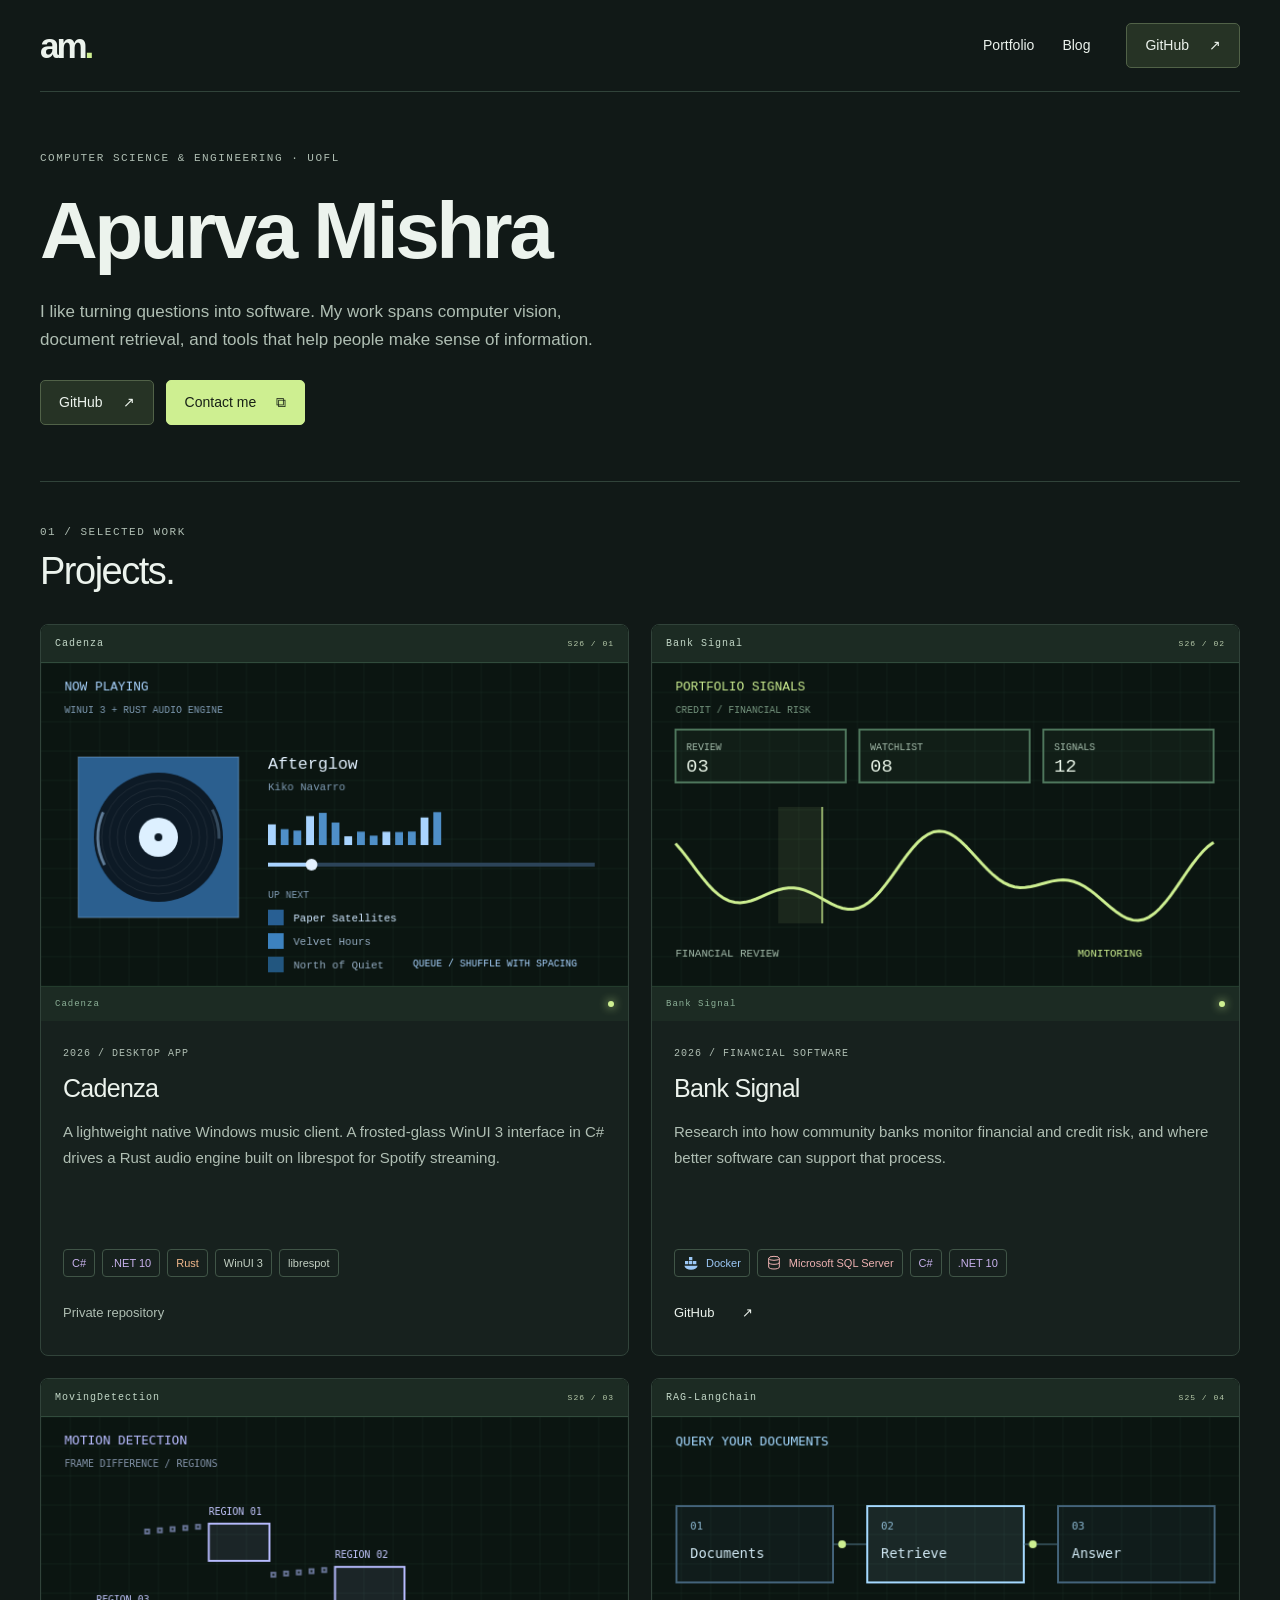
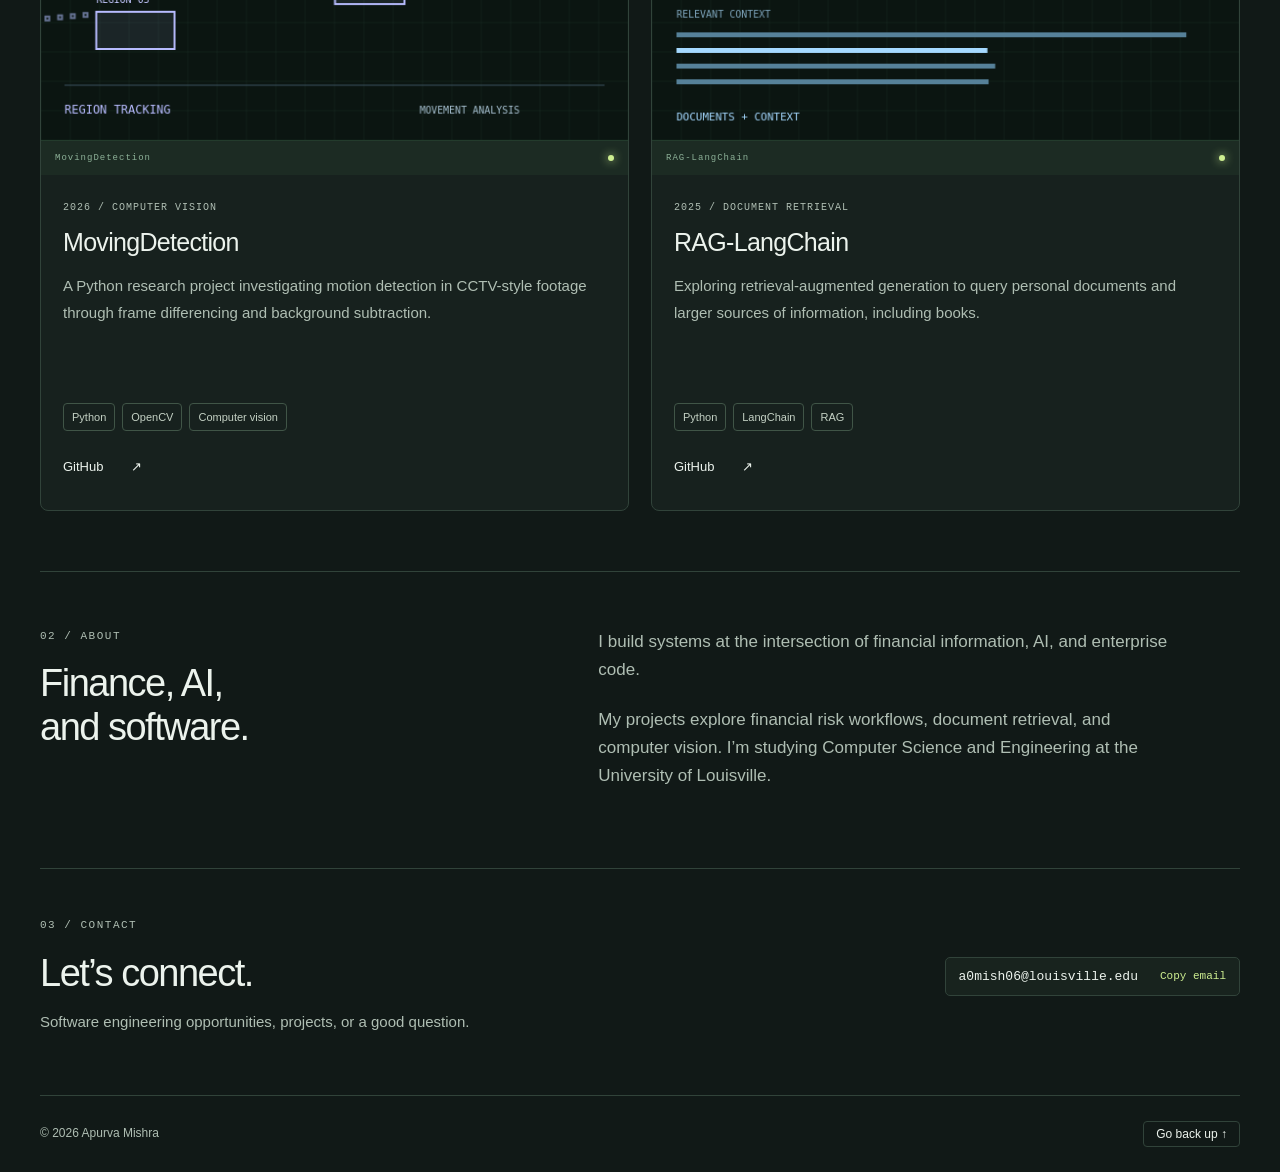
==== commit bd0b8c98: "Add Cadenza to selected work Native Windows music client card with an animated now-playing scene; pr" ====
--- a/index.html
+++ b/index.html
@@ -1 +1 @@
-<!doctype html><html lang="en"><head><meta charset="utf-8"><meta name="viewport" content="width=device-width,initial-scale=1"><meta name="theme-color" content="#111917"><meta name="description" content="Apurva Mishra — Computer Science and Engineering student at the University of Louisville. Projects in software, computer vision, and document retrieval."><title>Apurva Mishra | Portfolio</title><link rel="icon" href="favicon.svg"><link rel="stylesheet" href="style.css?v=8"><script src="script.js?v=7" defer></script></head><body><a class="skip" href="#main">Skip to content</a><header class="header wrap"><a class="brand" href="index.html" aria-label="Apurva Mishra home">am<span>.</span></a><nav aria-label="Main navigation"><a href="index.html">Portfolio</a><a href="blog.html">Blog</a></nav><a class="button github" href="https://github.com/toomatoe">GitHub <span aria-hidden="true">↗</span></a></header><main id="main" class="wrap"><section class="hero"><div class="hero-copy"><p class="eyebrow">COMPUTER SCIENCE & ENGINEERING · UOFL</p><h1>Apurva Mishra</h1><p class="intro">I like turning questions into software. My work spans computer vision, document retrieval, and tools that help people make sense of information.</p><div class="hero-actions"><a class="button github" href="https://github.com/toomatoe">GitHub <span aria-hidden="true">↗</span></a><button class="button contact-button" data-copy="a0mish06@louisville.edu">Contact me <span aria-hidden="true">⧉</span></button></div></div></section><section class="work" aria-labelledby="work-title"><div class="section-heading"><p class="eyebrow">01 / SELECTED WORK</p><h2 id="work-title">Projects.</h2></div><div class="project-grid"><article class="project"><div class="screen"><div class="screen-bar"><span>Bank Signal</span><span class="screen-id">S26 / 01</span></div><canvas data-scene="bank" width="600" height="330" aria-label="Animated visualization of Bank Signal"></canvas><div class="screen-footer"><span data-caption>Bank Signal</span><span class="live-indicator" aria-hidden="true"></span></div></div><div class="project-copy"><p class="eyebrow">2026 / FINANCIAL SOFTWARE</p><h3>Bank Signal</h3><p>Research into how community banks monitor financial and credit risk, and where better software can support that process.</p><div class="tags"><span class="tech docker"><svg viewBox="0 0 24 24" aria-hidden="true"><path d="M3 9h5v5H3zm6 0h5v5H9zm6 0h5v5h-5zM9 3h5v5H9z" fill="currentColor"/><path d="M2 16h20c-1 4-5 6-10 6s-9-2-10-6" fill="currentColor"/></svg>Docker</span><span class="tech sql"><svg viewBox="0 0 24 24" aria-hidden="true"><ellipse cx="12" cy="5" rx="8" ry="3"/><path d="M4 5v13c0 4 16 4 16 0V5M4 11c0 4 16 4 16 0"/></svg>Microsoft SQL Server</span><span class="tech csharp">C#</span><span class="tech net">.NET 10</span></div><a class="repo-link" href="https://github.com/Relishing-Merriment/BankSignal">GitHub <span aria-hidden="true">↗</span></a></div></article><article class="project"><div class="screen"><div class="screen-bar"><span>MovingDetection</span><span class="screen-id">S26 / 02</span></div><canvas data-scene="motion" width="600" height="330" aria-label="Animated visualization of MovingDetection"></canvas><div class="screen-footer"><span data-caption>MovingDetection</span><span class="live-indicator" aria-hidden="true"></span></div></div><div class="project-copy"><p class="eyebrow">2026 / COMPUTER VISION</p><h3>MovingDetection</h3><p>A Python research project investigating motion detection in CCTV-style footage through frame differencing and background subtraction.</p><div class="tags"><span>Python</span><span>OpenCV</span><span>Computer vision</span></div><a class="repo-link" href="https://github.com/toomatoe/MovingDetection">GitHub <span aria-hidden="true">↗</span></a></div></article><article class="project"><div class="screen"><div class="screen-bar"><span>RAG-LangChain</span><span class="screen-id">S25 / 03</span></div><canvas data-scene="rag" width="600" height="330" aria-label="Animated visualization of RAG-LangChain"></canvas><div class="screen-footer"><span data-caption>RAG-LangChain</span><span class="live-indicator" aria-hidden="true"></span></div></div><div class="project-copy"><p class="eyebrow">2025 / DOCUMENT RETRIEVAL</p><h3>RAG-LangChain</h3><p>Exploring retrieval-augmented generation to query personal documents and larger sources of information, including books.</p><div class="tags"><span>Python</span><span>LangChain</span><span>RAG</span></div><a class="repo-link" href="https://github.com/toomatoe/RAG-LangChain">GitHub <span aria-hidden="true">↗</span></a></div></article></div></section><section class="about"><div><p class="eyebrow">02 / ABOUT</p><h2>Finance, AI,<br>and software.</h2></div><div><p>I build systems at the intersection of financial information, AI, and enterprise code.</p><p>My projects explore financial risk workflows, document retrieval, and computer vision. I’m studying Computer Science and Engineering at the University of Louisville.</p></div></section><section class="contact"><div><p class="eyebrow">03 / CONTACT</p><h2>Let’s connect.</h2><p>Software engineering opportunities, projects, or a good question.</p></div><button class="email-copy" data-copy="a0mish06@louisville.edu" aria-label="Copy email address a0mish06@louisville.edu"><span>a0mish06@louisville.edu</span><span class="copy-label">Copy email</span></button></section></main><footer class="wrap"><span>© <span id="year">2026</span> Apurva Mishra</span><button type="button" class="back-top" data-back-top>Go back up ↑</button></footer><div class="toast" role="status" aria-live="polite"></div></body></html>+<!doctype html><html lang="en"><head><meta charset="utf-8"><meta name="viewport" content="width=device-width,initial-scale=1"><meta name="theme-color" content="#111917"><meta name="description" content="Apurva Mishra — Computer Science and Engineering student at the University of Louisville. Projects in desktop software, computer vision, and document retrieval."><title>Apurva Mishra | Portfolio</title><link rel="icon" href="favicon.svg"><link rel="stylesheet" href="style.css?v=9"><script src="script.js?v=8" defer></script></head><body><a class="skip" href="#main">Skip to content</a><header class="header wrap"><a class="brand" href="index.html" aria-label="Apurva Mishra home">am<span>.</span></a><nav aria-label="Main navigation"><a href="index.html">Portfolio</a><a href="blog.html">Blog</a></nav><a class="button github" href="https://github.com/toomatoe">GitHub <span aria-hidden="true">↗</span></a></header><main id="main" class="wrap"><section class="hero"><div class="hero-copy"><p class="eyebrow">COMPUTER SCIENCE & ENGINEERING · UOFL</p><h1>Apurva Mishra</h1><p class="intro">I like turning questions into software. My work spans computer vision, document retrieval, and tools that help people make sense of information.</p><div class="hero-actions"><a class="button github" href="https://github.com/toomatoe">GitHub <span aria-hidden="true">↗</span></a><button class="button contact-button" data-copy="a0mish06@louisville.edu">Contact me <span aria-hidden="true">⧉</span></button></div></div></section><section class="work" aria-labelledby="work-title"><div class="section-heading"><p class="eyebrow">01 / SELECTED WORK</p><h2 id="work-title">Projects.</h2></div><div class="project-grid"><article class="project"><div class="screen"><div class="screen-bar"><span>Cadenza</span><span class="screen-id">S26 / 01</span></div><canvas data-scene="cadenza" width="600" height="330" aria-label="Animated visualization of Cadenza"></canvas><div class="screen-footer"><span data-caption>Cadenza</span><span class="live-indicator" aria-hidden="true"></span></div></div><div class="project-copy"><p class="eyebrow">2026 / DESKTOP APP</p><h3>Cadenza</h3><p>A lightweight native Windows music client. A frosted-glass WinUI 3 interface in C# drives a Rust audio engine built on librespot for Spotify streaming.</p><div class="tags"><span class="tech csharp">C#</span><span class="tech net">.NET 10</span><span class="tech rust">Rust</span><span>WinUI 3</span><span>librespot</span></div><span class="repo-link private">Private repository</span></div></article><article class="project"><div class="screen"><div class="screen-bar"><span>Bank Signal</span><span class="screen-id">S26 / 02</span></div><canvas data-scene="bank" width="600" height="330" aria-label="Animated visualization of Bank Signal"></canvas><div class="screen-footer"><span data-caption>Bank Signal</span><span class="live-indicator" aria-hidden="true"></span></div></div><div class="project-copy"><p class="eyebrow">2026 / FINANCIAL SOFTWARE</p><h3>Bank Signal</h3><p>Research into how community banks monitor financial and credit risk, and where better software can support that process.</p><div class="tags"><span class="tech docker"><svg viewBox="0 0 24 24" aria-hidden="true"><path d="M3 9h5v5H3zm6 0h5v5H9zm6 0h5v5h-5zM9 3h5v5H9z" fill="currentColor"/><path d="M2 16h20c-1 4-5 6-10 6s-9-2-10-6" fill="currentColor"/></svg>Docker</span><span class="tech sql"><svg viewBox="0 0 24 24" aria-hidden="true"><ellipse cx="12" cy="5" rx="8" ry="3"/><path d="M4 5v13c0 4 16 4 16 0V5M4 11c0 4 16 4 16 0"/></svg>Microsoft SQL Server</span><span class="tech csharp">C#</span><span class="tech net">.NET 10</span></div><a class="repo-link" href="https://github.com/Relishing-Merriment/BankSignal">GitHub <span aria-hidden="true">↗</span></a></div></article><article class="project"><div class="screen"><div class="screen-bar"><span>MovingDetection</span><span class="screen-id">S26 / 03</span></div><canvas data-scene="motion" width="600" height="330" aria-label="Animated visualization of MovingDetection"></canvas><div class="screen-footer"><span data-caption>MovingDetection</span><span class="live-indicator" aria-hidden="true"></span></div></div><div class="project-copy"><p class="eyebrow">2026 / COMPUTER VISION</p><h3>MovingDetection</h3><p>A Python research project investigating motion detection in CCTV-style footage through frame differencing and background subtraction.</p><div class="tags"><span>Python</span><span>OpenCV</span><span>Computer vision</span></div><a class="repo-link" href="https://github.com/toomatoe/MovingDetection">GitHub <span aria-hidden="true">↗</span></a></div></article><article class="project"><div class="screen"><div class="screen-bar"><span>RAG-LangChain</span><span class="screen-id">S25 / 04</span></div><canvas data-scene="rag" width="600" height="330" aria-label="Animated visualization of RAG-LangChain"></canvas><div class="screen-footer"><span data-caption>RAG-LangChain</span><span class="live-indicator" aria-hidden="true"></span></div></div><div class="project-copy"><p class="eyebrow">2025 / DOCUMENT RETRIEVAL</p><h3>RAG-LangChain</h3><p>Exploring retrieval-augmented generation to query personal documents and larger sources of information, including books.</p><div class="tags"><span>Python</span><span>LangChain</span><span>RAG</span></div><a class="repo-link" href="https://github.com/toomatoe/RAG-LangChain">GitHub <span aria-hidden="true">↗</span></a></div></article></div></section><section class="about"><div><p class="eyebrow">02 / ABOUT</p><h2>Finance, AI,<br>and software.</h2></div><div><p>I build systems at the intersection of financial information, AI, and enterprise code.</p><p>My projects explore financial risk workflows, document retrieval, and computer vision. I’m studying Computer Science and Engineering at the University of Louisville.</p></div></section><section class="contact"><div><p class="eyebrow">03 / CONTACT</p><h2>Let’s connect.</h2><p>Software engineering opportunities, projects, or a good question.</p></div><button class="email-copy" data-copy="a0mish06@louisville.edu" aria-label="Copy email address a0mish06@louisville.edu"><span>a0mish06@louisville.edu</span><span class="copy-label">Copy email</span></button></section></main><footer class="wrap"><span>© <span id="year">2026</span> Apurva Mishra</span><button type="button" class="back-top" data-back-top>Go back up ↑</button></footer><div class="toast" role="status" aria-live="polite"></div></body></html>
--- a/style.css
+++ b/style.css
@@ -1,4 +1,4 @@
-:root{--bg:#111917;--panel:#17211e;--line:#31433a;--text:#ecf3ed;--muted:#afbeb3;--accent:#ceef91}*{box-sizing:border-box}body{margin:0;background:var(--bg);color:var(--text);font:16px/1.65 Arial,Helvetica,sans-serif}a{color:inherit;text-decoration:none}button{font:inherit}a:hover{color:var(--accent)}a:focus-visible,button:focus-visible{outline:3px solid var(--accent);outline-offset:5px}.wrap{width:min(1200px,calc(100% - 80px));margin:auto}.header{height:92px;display:flex;align-items:center;gap:36px;border-bottom:1px solid var(--line)}.brand{font-size:35px;font-weight:800;letter-spacing:-3px;margin-right:auto}.brand span{color:var(--accent)}nav{display:flex;gap:28px;font-size:14px}.button{display:inline-flex;align-items:center;justify-content:center;gap:20px;border:1px solid #516248;background:#263325;padding:10px 18px;border-radius:5px;cursor:pointer;font-size:14px;color:var(--text);transition:background .2s}.button:hover{background:#36472e;color:var(--text)}.contact-button{background:var(--accent);color:#182116;border-color:var(--accent)}.contact-button:hover{background:#e0f7b7;color:#182116}.skip{position:absolute;top:-80px;background:var(--accent);color:#111;padding:10px;z-index:10}.skip:focus{top:10px}.hero{display:grid;grid-template-columns:1fr 1fr;gap:70px;align-items:center;padding:66px 0 62px}.eyebrow{font:11px/1.5 monospace;letter-spacing:1.5px;color:var(--muted);margin:0 0 18px}h1{font-size:clamp(55px,6.4vw,84px);line-height:1.04;letter-spacing:-4px;font-weight:600;margin:20px 0 24px}h1 span{color:var(--accent)}.role{color:var(--accent);font-size:17px;margin:0 0 20px}.intro{max-width:430px;color:var(--muted);margin:0 0 26px;font-size:17px}.hero-actions{display:flex;gap:12px;margin-bottom:17px}.email-copy{display:flex;align-items:center;justify-content:space-between;gap:22px;max-width:100%;border:1px solid var(--line);background:#18231e;color:var(--text);padding:11px 13px;border-radius:5px;font:13px monospace;cursor:pointer}.email-copy:hover{border-color:#7d9561}.copy-label{color:var(--accent);font-size:11px;white-space:nowrap}.screen{border:1px solid #4b6253;border-radius:8px;overflow:hidden;background:#0a120f;box-shadow:0 12px 35px #0002}.screen-bar,.screen-footer{display:flex;justify-content:space-between;align-items:center;gap:12px;padding:12px 14px;font:10px monospace;letter-spacing:1px;color:#c2d7c7;background:#1c2b23}.screen-bar{border-bottom:1px solid #314b3c}.screen-id{font-size:9px;color:#98b79f;white-space:nowrap}.screen canvas{display:block;width:100%;height:auto;aspect-ratio:600/330}.screen-footer{padding:10px 14px;border-top:1px solid #233b2c;color:#8db198;min-height:35px;font-size:9px}.live-indicator{width:6px;height:6px;background:var(--accent);border-radius:50%;box-shadow:0 0 10px #cdef91}.lab-meta{display:grid;grid-template-columns:1fr 1.4fr;gap:20px;padding-top:22px}.lab-meta span{display:block;font:10px monospace;letter-spacing:1.4px;color:var(--muted);margin-bottom:8px}.lab-meta strong{font-weight:400;font-size:14px}.work{border-top:1px solid var(--line);padding:42px 0 60px}.section-heading{margin-bottom:30px}.section-heading .eyebrow{margin-bottom:10px}h2{font-size:38px;line-height:1.15;letter-spacing:-1.5px;font-weight:500;margin:0}.project-grid{display:grid;grid-template-columns:repeat(3,minmax(0,1fr));gap:22px}.project{background:var(--panel);border:1px solid var(--line);border-radius:8px;overflow:hidden;transition:border-color .2s,transform .2s}.project:hover{border-color:#7d9561;transform:translateY(-4px)}.project .screen{border:none;border-radius:0;box-shadow:none}.project .screen-bar{padding:13px 14px;font-size:10px}.project .screen-id{font-size:8px}.project-copy{padding:25px 22px 28px}.project-copy .eyebrow{font-size:10px;letter-spacing:1px;margin-bottom:12px}h3{font-size:25px;line-height:1.2;font-weight:500;letter-spacing:-.7px;margin:0 0 16px}.project-copy>p:not(.eyebrow){font-size:15px;line-height:1.75;color:var(--muted);margin:0 0 24px;min-height:106px}.tags{display:flex;gap:7px;flex-wrap:wrap}.tags span{border:1px solid #405547;color:#c4d1c4;border-radius:4px;padding:4px 8px;font-size:11px}.repo-link{display:inline-flex;gap:28px;margin-top:25px;border-bottom:0;padding-bottom:4px;font-size:13px}.about{display:grid;grid-template-columns:1fr 1.4fr;gap:100px;border-top:1px solid var(--line);padding:56px 0}.about p:not(.eyebrow){margin:0 0 22px;color:var(--muted);max-width:580px;font-size:17px}.contact{display:flex;align-items:center;justify-content:space-between;gap:30px;border-top:1px solid var(--line);padding:48px 0 60px}.contact p:not(.eyebrow){color:var(--muted);font-size:15px;margin-bottom:0}footer{border-top:1px solid var(--line);padding:25px 0;display:flex;gap:28px;font-size:12px;color:var(--muted)}footer>span{margin-right:auto}.toast{position:fixed;bottom:24px;left:50%;transform:translate(-50%,10px);background:var(--accent);color:#152010;padding:12px 22px;border-radius:6px;font-size:14px;opacity:0;pointer-events:none;transition:opacity .2s,transform .2s;z-index:30}.toast.shown{opacity:1;transform:translate(-50%,0)}.blog{min-height:calc(100vh - 168px);padding:70px 0}.blog h1{font-size:72px}.blog-empty{margin-top:50px;padding-top:30px;border-top:1px solid var(--line);color:var(--muted)}@media(max-width:1050px){.hero{gap:35px}.project-grid{grid-template-columns:1fr 1fr}.project:first-child{grid-column:1/-1;display:grid;grid-template-columns:1fr 1fr}.project:first-child .screen{align-self:center}.about{gap:50px}}@media(max-width:700px){.wrap{width:calc(100% - 36px)}.header{height:76px;gap:18px}nav{gap:16px;font-size:13px}.header>.github{padding:7px 10px;gap:9px;font-size:12px}.hero{grid-template-columns:1fr;padding:38px 0 42px;gap:32px}.hero h1{font-size:64px;letter-spacing:-3px}.hero-copy .eyebrow{font-size:10px}.intro{font-size:16px}.project-grid{grid-template-columns:1fr}.project:first-child{grid-column:auto;display:block}.project-copy>p:not(.eyebrow){min-height:0}.screen-bar{font-size:9px}.about{grid-template-columns:1fr;gap:26px;padding:40px 0}.contact{flex-direction:column;align-items:start;padding:40px 0}.email-copy{font-size:12px;gap:12px;width:100%;justify-content:space-between}.hero-copy>.email-copy{max-width:400px}h2{font-size:33px}.blog{padding-top:42px}}@media(prefers-reduced-motion:reduce){.project,.button,.toast{transition:none}.project:hover{transform:none}}
+:root{--bg:#111917;--panel:#17211e;--line:#31433a;--text:#ecf3ed;--muted:#afbeb3;--accent:#ceef91}*{box-sizing:border-box}body{margin:0;background:var(--bg);color:var(--text);font:16px/1.65 Arial,Helvetica,sans-serif}a{color:inherit;text-decoration:none}button{font:inherit}a:hover{color:var(--accent)}a:focus-visible,button:focus-visible{outline:3px solid var(--accent);outline-offset:5px}.wrap{width:min(1200px,calc(100% - 80px));margin:auto}.header{height:92px;display:flex;align-items:center;gap:36px;border-bottom:1px solid var(--line)}.brand{font-size:35px;font-weight:800;letter-spacing:-3px;margin-right:auto}.brand span{color:var(--accent)}nav{display:flex;gap:28px;font-size:14px}.button{display:inline-flex;align-items:center;justify-content:center;gap:20px;border:1px solid #516248;background:#263325;padding:10px 18px;border-radius:5px;cursor:pointer;font-size:14px;color:var(--text);transition:background .2s}.button:hover{background:#36472e;color:var(--text)}.contact-button{background:var(--accent);color:#182116;border-color:var(--accent)}.contact-button:hover{background:#e0f7b7;color:#182116}.skip{position:absolute;top:-80px;background:var(--accent);color:#111;padding:10px;z-index:10}.skip:focus{top:10px}.hero{display:grid;grid-template-columns:1fr 1fr;gap:70px;align-items:center;padding:66px 0 62px}.eyebrow{font:11px/1.5 monospace;letter-spacing:1.5px;color:var(--muted);margin:0 0 18px}h1{font-size:clamp(55px,6.4vw,84px);line-height:1.04;letter-spacing:-4px;font-weight:600;margin:20px 0 24px}h1 span{color:var(--accent)}.role{color:var(--accent);font-size:17px;margin:0 0 20px}.intro{max-width:430px;color:var(--muted);margin:0 0 26px;font-size:17px}.hero-actions{display:flex;gap:12px;margin-bottom:17px}.email-copy{display:flex;align-items:center;justify-content:space-between;gap:22px;max-width:100%;border:1px solid var(--line);background:#18231e;color:var(--text);padding:11px 13px;border-radius:5px;font:13px monospace;cursor:pointer}.email-copy:hover{border-color:#7d9561}.copy-label{color:var(--accent);font-size:11px;white-space:nowrap}.screen{border:1px solid #4b6253;border-radius:8px;overflow:hidden;background:#0a120f;box-shadow:0 12px 35px #0002}.screen-bar,.screen-footer{display:flex;justify-content:space-between;align-items:center;gap:12px;padding:12px 14px;font:10px monospace;letter-spacing:1px;color:#c2d7c7;background:#1c2b23}.screen-bar{border-bottom:1px solid #314b3c}.screen-id{font-size:9px;color:#98b79f;white-space:nowrap}.screen canvas{display:block;width:100%;height:auto;aspect-ratio:600/330}.screen-footer{padding:10px 14px;border-top:1px solid #233b2c;color:#8db198;min-height:35px;font-size:9px}.live-indicator{width:6px;height:6px;background:var(--accent);border-radius:50%;box-shadow:0 0 10px #cdef91}.lab-meta{display:grid;grid-template-columns:1fr 1.4fr;gap:20px;padding-top:22px}.lab-meta span{display:block;font:10px monospace;letter-spacing:1.4px;color:var(--muted);margin-bottom:8px}.lab-meta strong{font-weight:400;font-size:14px}.work{border-top:1px solid var(--line);padding:42px 0 60px}.section-heading{margin-bottom:30px}.section-heading .eyebrow{margin-bottom:10px}h2{font-size:38px;line-height:1.15;letter-spacing:-1.5px;font-weight:500;margin:0}.project-grid{display:grid;grid-template-columns:repeat(2,minmax(0,1fr));gap:22px}.project{background:var(--panel);border:1px solid var(--line);border-radius:8px;overflow:hidden;transition:border-color .2s,transform .2s}.project:hover{border-color:#7d9561;transform:translateY(-4px)}.project .screen{border:none;border-radius:0;box-shadow:none}.project .screen-bar{padding:13px 14px;font-size:10px}.project .screen-id{font-size:8px}.project-copy{padding:25px 22px 28px}.project-copy .eyebrow{font-size:10px;letter-spacing:1px;margin-bottom:12px}h3{font-size:25px;line-height:1.2;font-weight:500;letter-spacing:-.7px;margin:0 0 16px}.project-copy>p:not(.eyebrow){font-size:15px;line-height:1.75;color:var(--muted);margin:0 0 24px;min-height:106px}.tags{display:flex;gap:7px;flex-wrap:wrap}.tags span{border:1px solid #405547;color:#c4d1c4;border-radius:4px;padding:4px 8px;font-size:11px}.repo-link{display:inline-flex;gap:28px;margin-top:25px;border-bottom:0;padding-bottom:4px;font-size:13px}.about{display:grid;grid-template-columns:1fr 1.4fr;gap:100px;border-top:1px solid var(--line);padding:56px 0}.about p:not(.eyebrow){margin:0 0 22px;color:var(--muted);max-width:580px;font-size:17px}.contact{display:flex;align-items:center;justify-content:space-between;gap:30px;border-top:1px solid var(--line);padding:48px 0 60px}.contact p:not(.eyebrow){color:var(--muted);font-size:15px;margin-bottom:0}footer{border-top:1px solid var(--line);padding:25px 0;display:flex;gap:28px;font-size:12px;color:var(--muted)}footer>span{margin-right:auto}.toast{position:fixed;bottom:24px;left:50%;transform:translate(-50%,10px);background:var(--accent);color:#152010;padding:12px 22px;border-radius:6px;font-size:14px;opacity:0;pointer-events:none;transition:opacity .2s,transform .2s;z-index:30}.toast.shown{opacity:1;transform:translate(-50%,0)}.blog{min-height:calc(100vh - 168px);padding:70px 0}.blog h1{font-size:72px}.blog-empty{margin-top:50px;padding-top:30px;border-top:1px solid var(--line);color:var(--muted)}@media(max-width:1050px){.hero{gap:35px}.project-grid{grid-template-columns:1fr 1fr}.about{gap:50px}}@media(max-width:700px){.wrap{width:calc(100% - 36px)}.header{height:76px;gap:18px}nav{gap:16px;font-size:13px}.header>.github{padding:7px 10px;gap:9px;font-size:12px}.hero{grid-template-columns:1fr;padding:38px 0 42px;gap:32px}.hero h1{font-size:64px;letter-spacing:-3px}.hero-copy .eyebrow{font-size:10px}.intro{font-size:16px}.project-grid{grid-template-columns:1fr}.project:first-child{grid-column:auto;display:block}.project-copy>p:not(.eyebrow){min-height:0}.screen-bar{font-size:9px}.about{grid-template-columns:1fr;gap:26px;padding:40px 0}.contact{flex-direction:column;align-items:start;padding:40px 0}.email-copy{font-size:12px;gap:12px;width:100%;justify-content:space-between}.hero-copy>.email-copy{max-width:400px}h2{font-size:33px}.blog{padding-top:42px}}@media(prefers-reduced-motion:reduce){.project,.button,.toast{transition:none}.project:hover{transform:none}}
 
 /* Simplified introduction and project year labels. */
-.hero{display:block;padding:58px 0 56px}.hero-copy{max-width:790px}.hero h1{font-size:clamp(48px,6.4vw,80px);margin:22px 0 26px;letter-spacing:-3.5px}.hero .intro{max-width:590px}.hero-actions{margin-bottom:0}.tags .tech{display:inline-flex;align-items:center;gap:7px;font-size:11px}.tech svg{width:16px;height:16px;flex-shrink:0}.tech.sql svg{fill:none;stroke:currentColor;stroke-width:1.5}.tech.docker{color:#9cc8f6}.tech.sql{color:#edb1b1}.tech.csharp,.tech.net{color:#c8b2ed}.tech-letter{font:700 11px Arial,sans-serif;font-style:normal}.tech-letter.dotnet{font-size:9px}.back-top{border:1px solid var(--line);color:var(--text);background:transparent;border-radius:4px;padding:5px 12px;cursor:pointer;font:12px Arial,sans-serif}.back-top:hover{border-color:var(--accent);color:var(--accent)}footer{align-items:center}.screen-id{color:#b6caaa;font-size:10px}@media(max-width:700px){.hero{padding:35px 0 38px}.hero h1{font-size:50px;letter-spacing:-2.5px}}
+.hero{display:block;padding:58px 0 56px}.hero-copy{max-width:790px}.hero h1{font-size:clamp(48px,6.4vw,80px);margin:22px 0 26px;letter-spacing:-3.5px}.hero .intro{max-width:590px}.hero-actions{margin-bottom:0}.tags .tech{display:inline-flex;align-items:center;gap:7px;font-size:11px}.tech svg{width:16px;height:16px;flex-shrink:0}.tech.sql svg{fill:none;stroke:currentColor;stroke-width:1.5}.tech.docker{color:#9cc8f6}.tech.sql{color:#edb1b1}.tech.csharp,.tech.net{color:#c8b2ed}.tech.rust{color:#f2b98d}.repo-link.private{color:var(--muted);cursor:default}.tech-letter{font:700 11px Arial,sans-serif;font-style:normal}.tech-letter.dotnet{font-size:9px}.back-top{border:1px solid var(--line);color:var(--text);background:transparent;border-radius:4px;padding:5px 12px;cursor:pointer;font:12px Arial,sans-serif}.back-top:hover{border-color:var(--accent);color:var(--accent)}footer{align-items:center}.screen-id{color:#b6caaa;font-size:10px}@media(max-width:700px){.hero{padding:35px 0 38px}.hero h1{font-size:50px;letter-spacing:-2.5px}}
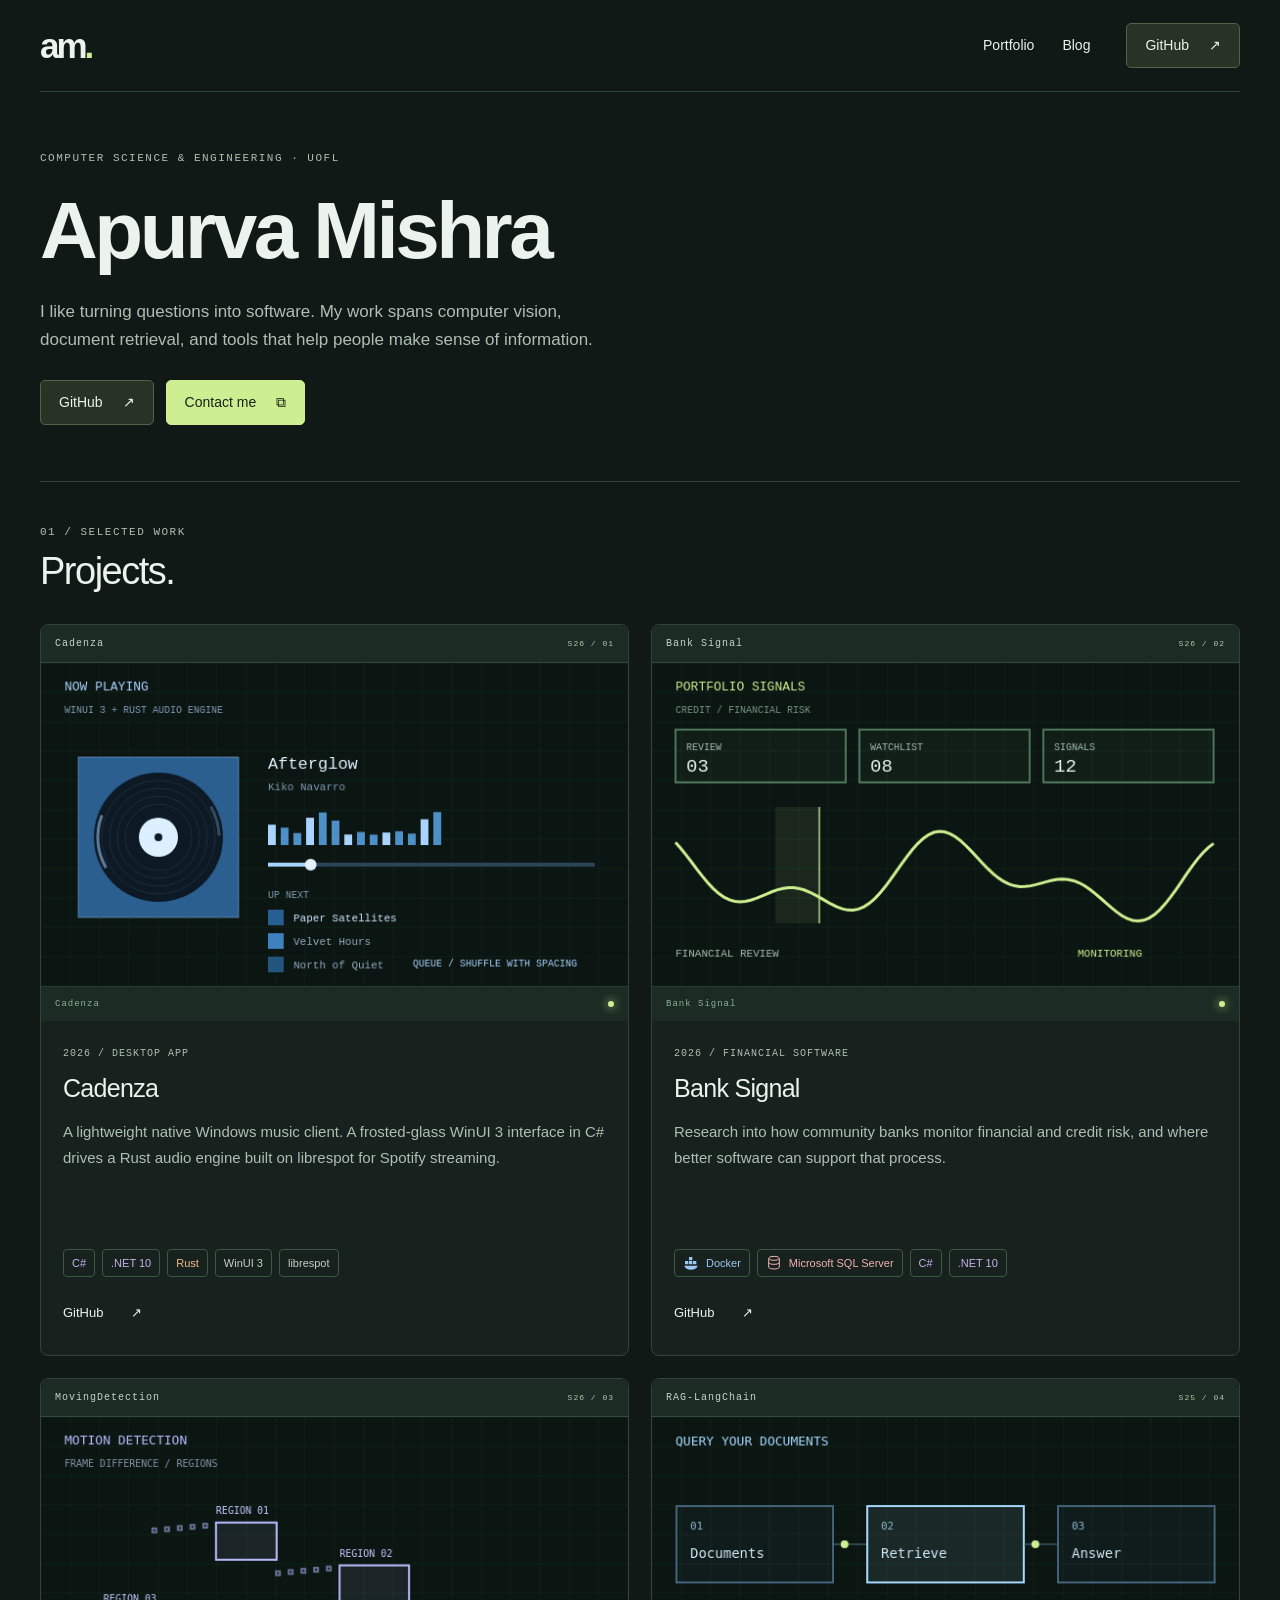
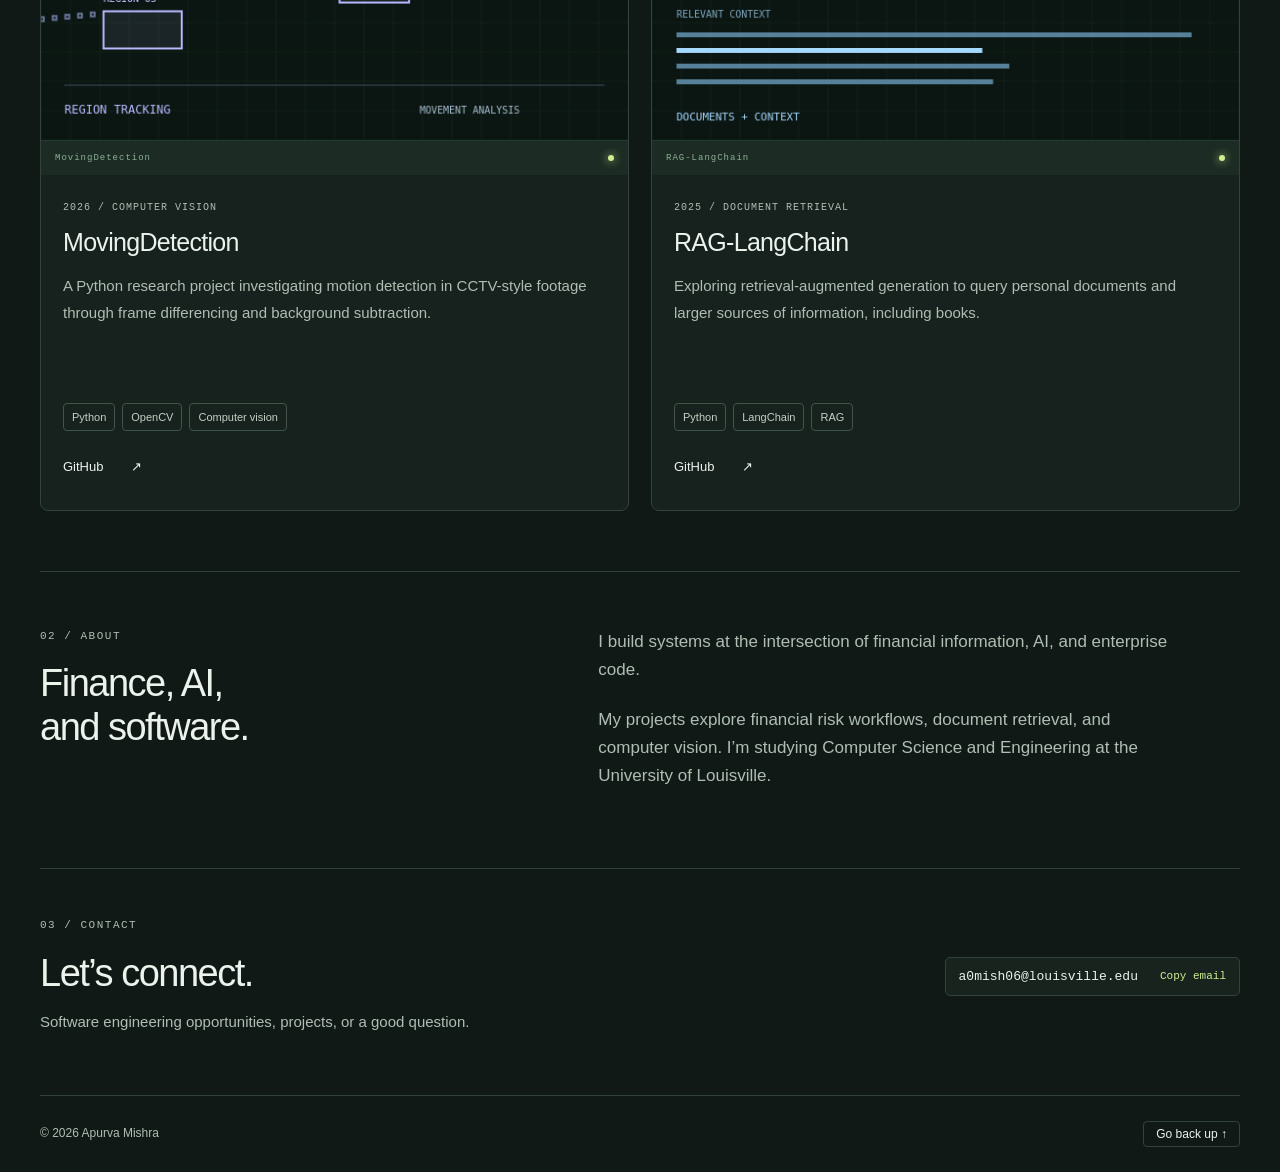
==== commit f74cc07a: "Link Cadenza project to its now-public repository" ====
--- a/index.html
+++ b/index.html
@@ -1 +1 @@
-<!doctype html><html lang="en"><head><meta charset="utf-8"><meta name="viewport" content="width=device-width,initial-scale=1"><meta name="theme-color" content="#111917"><meta name="description" content="Apurva Mishra — Computer Science and Engineering student at the University of Louisville. Projects in desktop software, computer vision, and document retrieval."><title>Apurva Mishra | Portfolio</title><link rel="icon" href="favicon.svg"><link rel="stylesheet" href="style.css?v=9"><script src="script.js?v=8" defer></script></head><body><a class="skip" href="#main">Skip to content</a><header class="header wrap"><a class="brand" href="index.html" aria-label="Apurva Mishra home">am<span>.</span></a><nav aria-label="Main navigation"><a href="index.html">Portfolio</a><a href="blog.html">Blog</a></nav><a class="button github" href="https://github.com/toomatoe">GitHub <span aria-hidden="true">↗</span></a></header><main id="main" class="wrap"><section class="hero"><div class="hero-copy"><p class="eyebrow">COMPUTER SCIENCE & ENGINEERING · UOFL</p><h1>Apurva Mishra</h1><p class="intro">I like turning questions into software. My work spans computer vision, document retrieval, and tools that help people make sense of information.</p><div class="hero-actions"><a class="button github" href="https://github.com/toomatoe">GitHub <span aria-hidden="true">↗</span></a><button class="button contact-button" data-copy="a0mish06@louisville.edu">Contact me <span aria-hidden="true">⧉</span></button></div></div></section><section class="work" aria-labelledby="work-title"><div class="section-heading"><p class="eyebrow">01 / SELECTED WORK</p><h2 id="work-title">Projects.</h2></div><div class="project-grid"><article class="project"><div class="screen"><div class="screen-bar"><span>Cadenza</span><span class="screen-id">S26 / 01</span></div><canvas data-scene="cadenza" width="600" height="330" aria-label="Animated visualization of Cadenza"></canvas><div class="screen-footer"><span data-caption>Cadenza</span><span class="live-indicator" aria-hidden="true"></span></div></div><div class="project-copy"><p class="eyebrow">2026 / DESKTOP APP</p><h3>Cadenza</h3><p>A lightweight native Windows music client. A frosted-glass WinUI 3 interface in C# drives a Rust audio engine built on librespot for Spotify streaming.</p><div class="tags"><span class="tech csharp">C#</span><span class="tech net">.NET 10</span><span class="tech rust">Rust</span><span>WinUI 3</span><span>librespot</span></div><span class="repo-link private">Private repository</span></div></article><article class="project"><div class="screen"><div class="screen-bar"><span>Bank Signal</span><span class="screen-id">S26 / 02</span></div><canvas data-scene="bank" width="600" height="330" aria-label="Animated visualization of Bank Signal"></canvas><div class="screen-footer"><span data-caption>Bank Signal</span><span class="live-indicator" aria-hidden="true"></span></div></div><div class="project-copy"><p class="eyebrow">2026 / FINANCIAL SOFTWARE</p><h3>Bank Signal</h3><p>Research into how community banks monitor financial and credit risk, and where better software can support that process.</p><div class="tags"><span class="tech docker"><svg viewBox="0 0 24 24" aria-hidden="true"><path d="M3 9h5v5H3zm6 0h5v5H9zm6 0h5v5h-5zM9 3h5v5H9z" fill="currentColor"/><path d="M2 16h20c-1 4-5 6-10 6s-9-2-10-6" fill="currentColor"/></svg>Docker</span><span class="tech sql"><svg viewBox="0 0 24 24" aria-hidden="true"><ellipse cx="12" cy="5" rx="8" ry="3"/><path d="M4 5v13c0 4 16 4 16 0V5M4 11c0 4 16 4 16 0"/></svg>Microsoft SQL Server</span><span class="tech csharp">C#</span><span class="tech net">.NET 10</span></div><a class="repo-link" href="https://github.com/Relishing-Merriment/BankSignal">GitHub <span aria-hidden="true">↗</span></a></div></article><article class="project"><div class="screen"><div class="screen-bar"><span>MovingDetection</span><span class="screen-id">S26 / 03</span></div><canvas data-scene="motion" width="600" height="330" aria-label="Animated visualization of MovingDetection"></canvas><div class="screen-footer"><span data-caption>MovingDetection</span><span class="live-indicator" aria-hidden="true"></span></div></div><div class="project-copy"><p class="eyebrow">2026 / COMPUTER VISION</p><h3>MovingDetection</h3><p>A Python research project investigating motion detection in CCTV-style footage through frame differencing and background subtraction.</p><div class="tags"><span>Python</span><span>OpenCV</span><span>Computer vision</span></div><a class="repo-link" href="https://github.com/toomatoe/MovingDetection">GitHub <span aria-hidden="true">↗</span></a></div></article><article class="project"><div class="screen"><div class="screen-bar"><span>RAG-LangChain</span><span class="screen-id">S25 / 04</span></div><canvas data-scene="rag" width="600" height="330" aria-label="Animated visualization of RAG-LangChain"></canvas><div class="screen-footer"><span data-caption>RAG-LangChain</span><span class="live-indicator" aria-hidden="true"></span></div></div><div class="project-copy"><p class="eyebrow">2025 / DOCUMENT RETRIEVAL</p><h3>RAG-LangChain</h3><p>Exploring retrieval-augmented generation to query personal documents and larger sources of information, including books.</p><div class="tags"><span>Python</span><span>LangChain</span><span>RAG</span></div><a class="repo-link" href="https://github.com/toomatoe/RAG-LangChain">GitHub <span aria-hidden="true">↗</span></a></div></article></div></section><section class="about"><div><p class="eyebrow">02 / ABOUT</p><h2>Finance, AI,<br>and software.</h2></div><div><p>I build systems at the intersection of financial information, AI, and enterprise code.</p><p>My projects explore financial risk workflows, document retrieval, and computer vision. I’m studying Computer Science and Engineering at the University of Louisville.</p></div></section><section class="contact"><div><p class="eyebrow">03 / CONTACT</p><h2>Let’s connect.</h2><p>Software engineering opportunities, projects, or a good question.</p></div><button class="email-copy" data-copy="a0mish06@louisville.edu" aria-label="Copy email address a0mish06@louisville.edu"><span>a0mish06@louisville.edu</span><span class="copy-label">Copy email</span></button></section></main><footer class="wrap"><span>© <span id="year">2026</span> Apurva Mishra</span><button type="button" class="back-top" data-back-top>Go back up ↑</button></footer><div class="toast" role="status" aria-live="polite"></div></body></html>+<!doctype html><html lang="en"><head><meta charset="utf-8"><meta name="viewport" content="width=device-width,initial-scale=1"><meta name="theme-color" content="#111917"><meta name="description" content="Apurva Mishra — Computer Science and Engineering student at the University of Louisville. Projects in desktop software, computer vision, and document retrieval."><title>Apurva Mishra | Portfolio</title><link rel="icon" href="favicon.svg"><link rel="stylesheet" href="style.css?v=9"><script src="script.js?v=8" defer></script></head><body><a class="skip" href="#main">Skip to content</a><header class="header wrap"><a class="brand" href="index.html" aria-label="Apurva Mishra home">am<span>.</span></a><nav aria-label="Main navigation"><a href="index.html">Portfolio</a><a href="blog.html">Blog</a></nav><a class="button github" href="https://github.com/toomatoe">GitHub <span aria-hidden="true">↗</span></a></header><main id="main" class="wrap"><section class="hero"><div class="hero-copy"><p class="eyebrow">COMPUTER SCIENCE & ENGINEERING · UOFL</p><h1>Apurva Mishra</h1><p class="intro">I like turning questions into software. My work spans computer vision, document retrieval, and tools that help people make sense of information.</p><div class="hero-actions"><a class="button github" href="https://github.com/toomatoe">GitHub <span aria-hidden="true">↗</span></a><button class="button contact-button" data-copy="a0mish06@louisville.edu">Contact me <span aria-hidden="true">⧉</span></button></div></div></section><section class="work" aria-labelledby="work-title"><div class="section-heading"><p class="eyebrow">01 / SELECTED WORK</p><h2 id="work-title">Projects.</h2></div><div class="project-grid"><article class="project"><div class="screen"><div class="screen-bar"><span>Cadenza</span><span class="screen-id">S26 / 01</span></div><canvas data-scene="cadenza" width="600" height="330" aria-label="Animated visualization of Cadenza"></canvas><div class="screen-footer"><span data-caption>Cadenza</span><span class="live-indicator" aria-hidden="true"></span></div></div><div class="project-copy"><p class="eyebrow">2026 / DESKTOP APP</p><h3>Cadenza</h3><p>A lightweight native Windows music client. A frosted-glass WinUI 3 interface in C# drives a Rust audio engine built on librespot for Spotify streaming.</p><div class="tags"><span class="tech csharp">C#</span><span class="tech net">.NET 10</span><span class="tech rust">Rust</span><span>WinUI 3</span><span>librespot</span></div><a class="repo-link" href="https://github.com/toomatoe/Cadenza">GitHub <span aria-hidden="true">↗</span></a></div></article><article class="project"><div class="screen"><div class="screen-bar"><span>Bank Signal</span><span class="screen-id">S26 / 02</span></div><canvas data-scene="bank" width="600" height="330" aria-label="Animated visualization of Bank Signal"></canvas><div class="screen-footer"><span data-caption>Bank Signal</span><span class="live-indicator" aria-hidden="true"></span></div></div><div class="project-copy"><p class="eyebrow">2026 / FINANCIAL SOFTWARE</p><h3>Bank Signal</h3><p>Research into how community banks monitor financial and credit risk, and where better software can support that process.</p><div class="tags"><span class="tech docker"><svg viewBox="0 0 24 24" aria-hidden="true"><path d="M3 9h5v5H3zm6 0h5v5H9zm6 0h5v5h-5zM9 3h5v5H9z" fill="currentColor"/><path d="M2 16h20c-1 4-5 6-10 6s-9-2-10-6" fill="currentColor"/></svg>Docker</span><span class="tech sql"><svg viewBox="0 0 24 24" aria-hidden="true"><ellipse cx="12" cy="5" rx="8" ry="3"/><path d="M4 5v13c0 4 16 4 16 0V5M4 11c0 4 16 4 16 0"/></svg>Microsoft SQL Server</span><span class="tech csharp">C#</span><span class="tech net">.NET 10</span></div><a class="repo-link" href="https://github.com/Relishing-Merriment/BankSignal">GitHub <span aria-hidden="true">↗</span></a></div></article><article class="project"><div class="screen"><div class="screen-bar"><span>MovingDetection</span><span class="screen-id">S26 / 03</span></div><canvas data-scene="motion" width="600" height="330" aria-label="Animated visualization of MovingDetection"></canvas><div class="screen-footer"><span data-caption>MovingDetection</span><span class="live-indicator" aria-hidden="true"></span></div></div><div class="project-copy"><p class="eyebrow">2026 / COMPUTER VISION</p><h3>MovingDetection</h3><p>A Python research project investigating motion detection in CCTV-style footage through frame differencing and background subtraction.</p><div class="tags"><span>Python</span><span>OpenCV</span><span>Computer vision</span></div><a class="repo-link" href="https://github.com/toomatoe/MovingDetection">GitHub <span aria-hidden="true">↗</span></a></div></article><article class="project"><div class="screen"><div class="screen-bar"><span>RAG-LangChain</span><span class="screen-id">S25 / 04</span></div><canvas data-scene="rag" width="600" height="330" aria-label="Animated visualization of RAG-LangChain"></canvas><div class="screen-footer"><span data-caption>RAG-LangChain</span><span class="live-indicator" aria-hidden="true"></span></div></div><div class="project-copy"><p class="eyebrow">2025 / DOCUMENT RETRIEVAL</p><h3>RAG-LangChain</h3><p>Exploring retrieval-augmented generation to query personal documents and larger sources of information, including books.</p><div class="tags"><span>Python</span><span>LangChain</span><span>RAG</span></div><a class="repo-link" href="https://github.com/toomatoe/RAG-LangChain">GitHub <span aria-hidden="true">↗</span></a></div></article></div></section><section class="about"><div><p class="eyebrow">02 / ABOUT</p><h2>Finance, AI,<br>and software.</h2></div><div><p>I build systems at the intersection of financial information, AI, and enterprise code.</p><p>My projects explore financial risk workflows, document retrieval, and computer vision. I’m studying Computer Science and Engineering at the University of Louisville.</p></div></section><section class="contact"><div><p class="eyebrow">03 / CONTACT</p><h2>Let’s connect.</h2><p>Software engineering opportunities, projects, or a good question.</p></div><button class="email-copy" data-copy="a0mish06@louisville.edu" aria-label="Copy email address a0mish06@louisville.edu"><span>a0mish06@louisville.edu</span><span class="copy-label">Copy email</span></button></section></main><footer class="wrap"><span>© <span id="year">2026</span> Apurva Mishra</span><button type="button" class="back-top" data-back-top>Go back up ↑</button></footer><div class="toast" role="status" aria-live="polite"></div></body></html>
--- a/style.css
+++ b/style.css
@@ -1,4 +1,4 @@
 :root{--bg:#111917;--panel:#17211e;--line:#31433a;--text:#ecf3ed;--muted:#afbeb3;--accent:#ceef91}*{box-sizing:border-box}body{margin:0;background:var(--bg);color:var(--text);font:16px/1.65 Arial,Helvetica,sans-serif}a{color:inherit;text-decoration:none}button{font:inherit}a:hover{color:var(--accent)}a:focus-visible,button:focus-visible{outline:3px solid var(--accent);outline-offset:5px}.wrap{width:min(1200px,calc(100% - 80px));margin:auto}.header{height:92px;display:flex;align-items:center;gap:36px;border-bottom:1px solid var(--line)}.brand{font-size:35px;font-weight:800;letter-spacing:-3px;margin-right:auto}.brand span{color:var(--accent)}nav{display:flex;gap:28px;font-size:14px}.button{display:inline-flex;align-items:center;justify-content:center;gap:20px;border:1px solid #516248;background:#263325;padding:10px 18px;border-radius:5px;cursor:pointer;font-size:14px;color:var(--text);transition:background .2s}.button:hover{background:#36472e;color:var(--text)}.contact-button{background:var(--accent);color:#182116;border-color:var(--accent)}.contact-button:hover{background:#e0f7b7;color:#182116}.skip{position:absolute;top:-80px;background:var(--accent);color:#111;padding:10px;z-index:10}.skip:focus{top:10px}.hero{display:grid;grid-template-columns:1fr 1fr;gap:70px;align-items:center;padding:66px 0 62px}.eyebrow{font:11px/1.5 monospace;letter-spacing:1.5px;color:var(--muted);margin:0 0 18px}h1{font-size:clamp(55px,6.4vw,84px);line-height:1.04;letter-spacing:-4px;font-weight:600;margin:20px 0 24px}h1 span{color:var(--accent)}.role{color:var(--accent);font-size:17px;margin:0 0 20px}.intro{max-width:430px;color:var(--muted);margin:0 0 26px;font-size:17px}.hero-actions{display:flex;gap:12px;margin-bottom:17px}.email-copy{display:flex;align-items:center;justify-content:space-between;gap:22px;max-width:100%;border:1px solid var(--line);background:#18231e;color:var(--text);padding:11px 13px;border-radius:5px;font:13px monospace;cursor:pointer}.email-copy:hover{border-color:#7d9561}.copy-label{color:var(--accent);font-size:11px;white-space:nowrap}.screen{border:1px solid #4b6253;border-radius:8px;overflow:hidden;background:#0a120f;box-shadow:0 12px 35px #0002}.screen-bar,.screen-footer{display:flex;justify-content:space-between;align-items:center;gap:12px;padding:12px 14px;font:10px monospace;letter-spacing:1px;color:#c2d7c7;background:#1c2b23}.screen-bar{border-bottom:1px solid #314b3c}.screen-id{font-size:9px;color:#98b79f;white-space:nowrap}.screen canvas{display:block;width:100%;height:auto;aspect-ratio:600/330}.screen-footer{padding:10px 14px;border-top:1px solid #233b2c;color:#8db198;min-height:35px;font-size:9px}.live-indicator{width:6px;height:6px;background:var(--accent);border-radius:50%;box-shadow:0 0 10px #cdef91}.lab-meta{display:grid;grid-template-columns:1fr 1.4fr;gap:20px;padding-top:22px}.lab-meta span{display:block;font:10px monospace;letter-spacing:1.4px;color:var(--muted);margin-bottom:8px}.lab-meta strong{font-weight:400;font-size:14px}.work{border-top:1px solid var(--line);padding:42px 0 60px}.section-heading{margin-bottom:30px}.section-heading .eyebrow{margin-bottom:10px}h2{font-size:38px;line-height:1.15;letter-spacing:-1.5px;font-weight:500;margin:0}.project-grid{display:grid;grid-template-columns:repeat(2,minmax(0,1fr));gap:22px}.project{background:var(--panel);border:1px solid var(--line);border-radius:8px;overflow:hidden;transition:border-color .2s,transform .2s}.project:hover{border-color:#7d9561;transform:translateY(-4px)}.project .screen{border:none;border-radius:0;box-shadow:none}.project .screen-bar{padding:13px 14px;font-size:10px}.project .screen-id{font-size:8px}.project-copy{padding:25px 22px 28px}.project-copy .eyebrow{font-size:10px;letter-spacing:1px;margin-bottom:12px}h3{font-size:25px;line-height:1.2;font-weight:500;letter-spacing:-.7px;margin:0 0 16px}.project-copy>p:not(.eyebrow){font-size:15px;line-height:1.75;color:var(--muted);margin:0 0 24px;min-height:106px}.tags{display:flex;gap:7px;flex-wrap:wrap}.tags span{border:1px solid #405547;color:#c4d1c4;border-radius:4px;padding:4px 8px;font-size:11px}.repo-link{display:inline-flex;gap:28px;margin-top:25px;border-bottom:0;padding-bottom:4px;font-size:13px}.about{display:grid;grid-template-columns:1fr 1.4fr;gap:100px;border-top:1px solid var(--line);padding:56px 0}.about p:not(.eyebrow){margin:0 0 22px;color:var(--muted);max-width:580px;font-size:17px}.contact{display:flex;align-items:center;justify-content:space-between;gap:30px;border-top:1px solid var(--line);padding:48px 0 60px}.contact p:not(.eyebrow){color:var(--muted);font-size:15px;margin-bottom:0}footer{border-top:1px solid var(--line);padding:25px 0;display:flex;gap:28px;font-size:12px;color:var(--muted)}footer>span{margin-right:auto}.toast{position:fixed;bottom:24px;left:50%;transform:translate(-50%,10px);background:var(--accent);color:#152010;padding:12px 22px;border-radius:6px;font-size:14px;opacity:0;pointer-events:none;transition:opacity .2s,transform .2s;z-index:30}.toast.shown{opacity:1;transform:translate(-50%,0)}.blog{min-height:calc(100vh - 168px);padding:70px 0}.blog h1{font-size:72px}.blog-empty{margin-top:50px;padding-top:30px;border-top:1px solid var(--line);color:var(--muted)}@media(max-width:1050px){.hero{gap:35px}.project-grid{grid-template-columns:1fr 1fr}.about{gap:50px}}@media(max-width:700px){.wrap{width:calc(100% - 36px)}.header{height:76px;gap:18px}nav{gap:16px;font-size:13px}.header>.github{padding:7px 10px;gap:9px;font-size:12px}.hero{grid-template-columns:1fr;padding:38px 0 42px;gap:32px}.hero h1{font-size:64px;letter-spacing:-3px}.hero-copy .eyebrow{font-size:10px}.intro{font-size:16px}.project-grid{grid-template-columns:1fr}.project:first-child{grid-column:auto;display:block}.project-copy>p:not(.eyebrow){min-height:0}.screen-bar{font-size:9px}.about{grid-template-columns:1fr;gap:26px;padding:40px 0}.contact{flex-direction:column;align-items:start;padding:40px 0}.email-copy{font-size:12px;gap:12px;width:100%;justify-content:space-between}.hero-copy>.email-copy{max-width:400px}h2{font-size:33px}.blog{padding-top:42px}}@media(prefers-reduced-motion:reduce){.project,.button,.toast{transition:none}.project:hover{transform:none}}
 
 /* Simplified introduction and project year labels. */
-.hero{display:block;padding:58px 0 56px}.hero-copy{max-width:790px}.hero h1{font-size:clamp(48px,6.4vw,80px);margin:22px 0 26px;letter-spacing:-3.5px}.hero .intro{max-width:590px}.hero-actions{margin-bottom:0}.tags .tech{display:inline-flex;align-items:center;gap:7px;font-size:11px}.tech svg{width:16px;height:16px;flex-shrink:0}.tech.sql svg{fill:none;stroke:currentColor;stroke-width:1.5}.tech.docker{color:#9cc8f6}.tech.sql{color:#edb1b1}.tech.csharp,.tech.net{color:#c8b2ed}.tech.rust{color:#f2b98d}.repo-link.private{color:var(--muted);cursor:default}.tech-letter{font:700 11px Arial,sans-serif;font-style:normal}.tech-letter.dotnet{font-size:9px}.back-top{border:1px solid var(--line);color:var(--text);background:transparent;border-radius:4px;padding:5px 12px;cursor:pointer;font:12px Arial,sans-serif}.back-top:hover{border-color:var(--accent);color:var(--accent)}footer{align-items:center}.screen-id{color:#b6caaa;font-size:10px}@media(max-width:700px){.hero{padding:35px 0 38px}.hero h1{font-size:50px;letter-spacing:-2.5px}}
+.hero{display:block;padding:58px 0 56px}.hero-copy{max-width:790px}.hero h1{font-size:clamp(48px,6.4vw,80px);margin:22px 0 26px;letter-spacing:-3.5px}.hero .intro{max-width:590px}.hero-actions{margin-bottom:0}.tags .tech{display:inline-flex;align-items:center;gap:7px;font-size:11px}.tech svg{width:16px;height:16px;flex-shrink:0}.tech.sql svg{fill:none;stroke:currentColor;stroke-width:1.5}.tech.docker{color:#9cc8f6}.tech.sql{color:#edb1b1}.tech.csharp,.tech.net{color:#c8b2ed}.tech.rust{color:#f2b98d}.tech-letter{font:700 11px Arial,sans-serif;font-style:normal}.tech-letter.dotnet{font-size:9px}.back-top{border:1px solid var(--line);color:var(--text);background:transparent;border-radius:4px;padding:5px 12px;cursor:pointer;font:12px Arial,sans-serif}.back-top:hover{border-color:var(--accent);color:var(--accent)}footer{align-items:center}.screen-id{color:#b6caaa;font-size:10px}@media(max-width:700px){.hero{padding:35px 0 38px}.hero h1{font-size:50px;letter-spacing:-2.5px}}
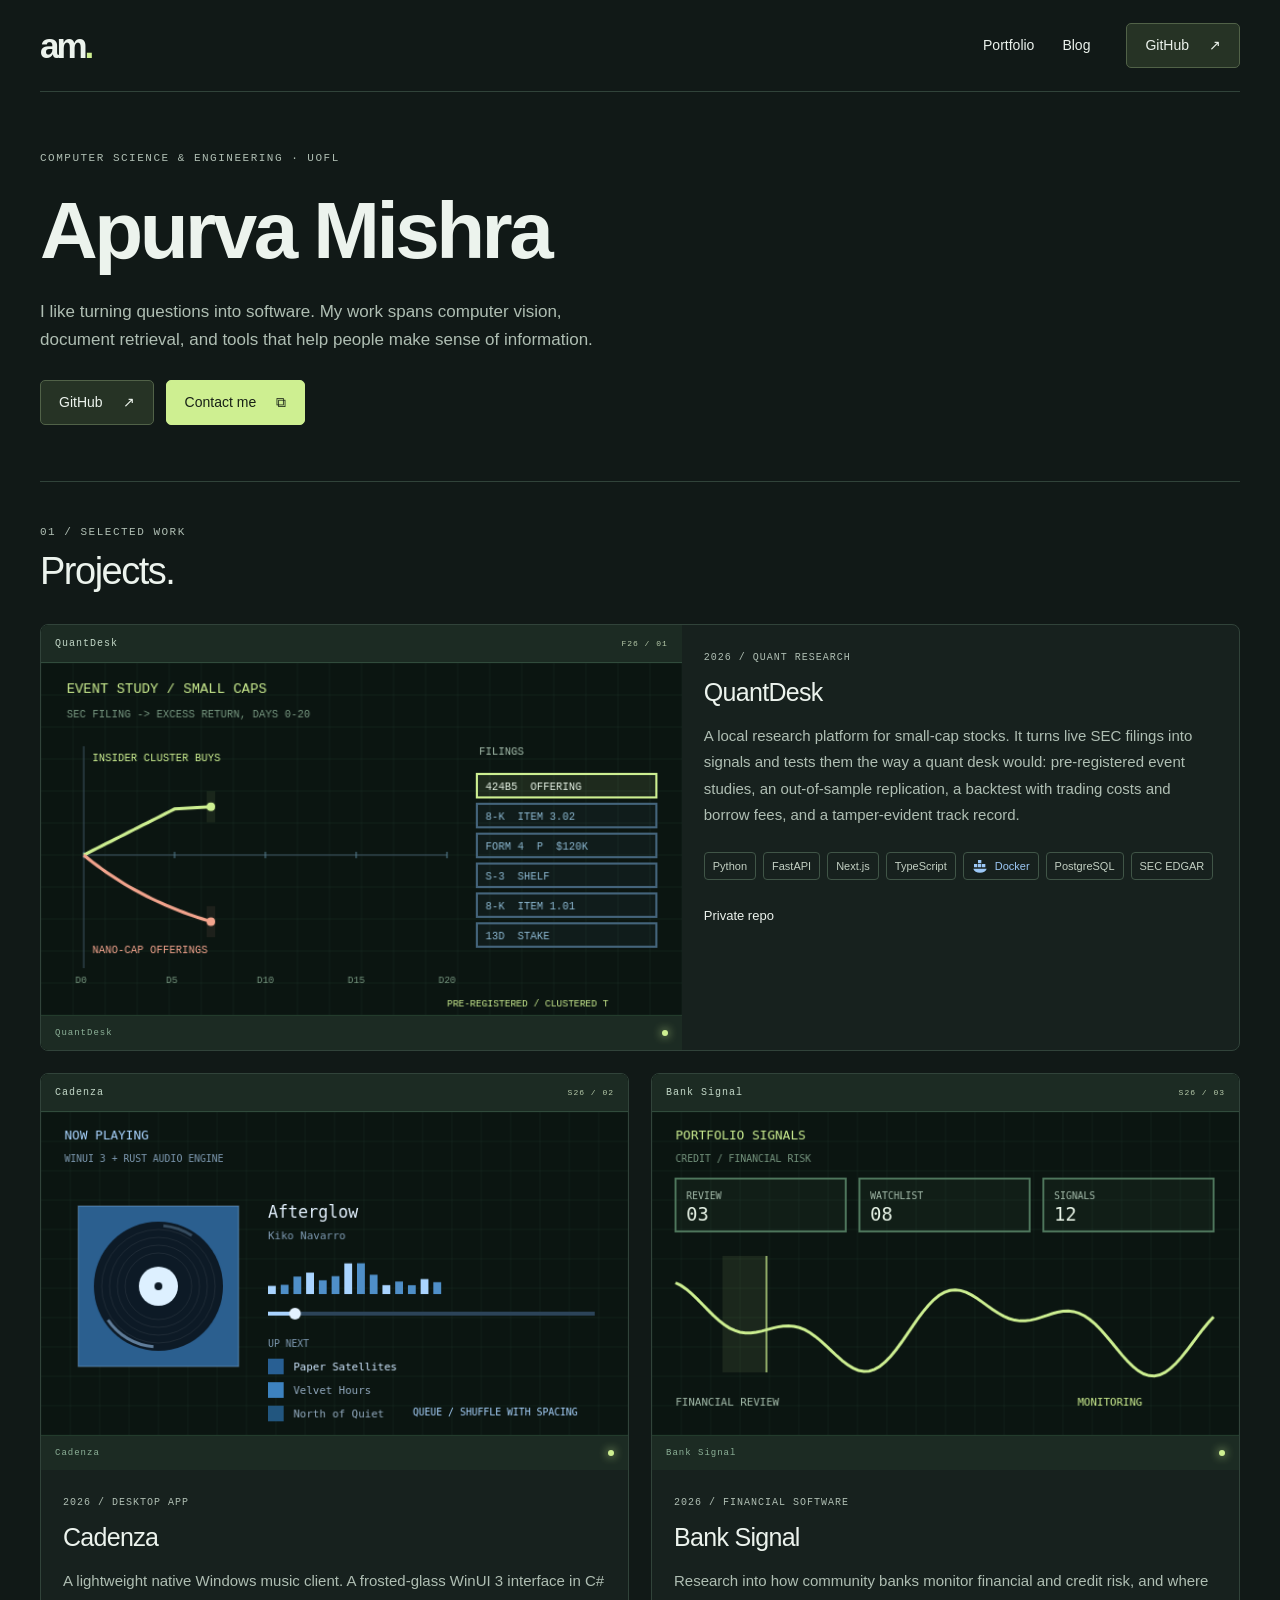
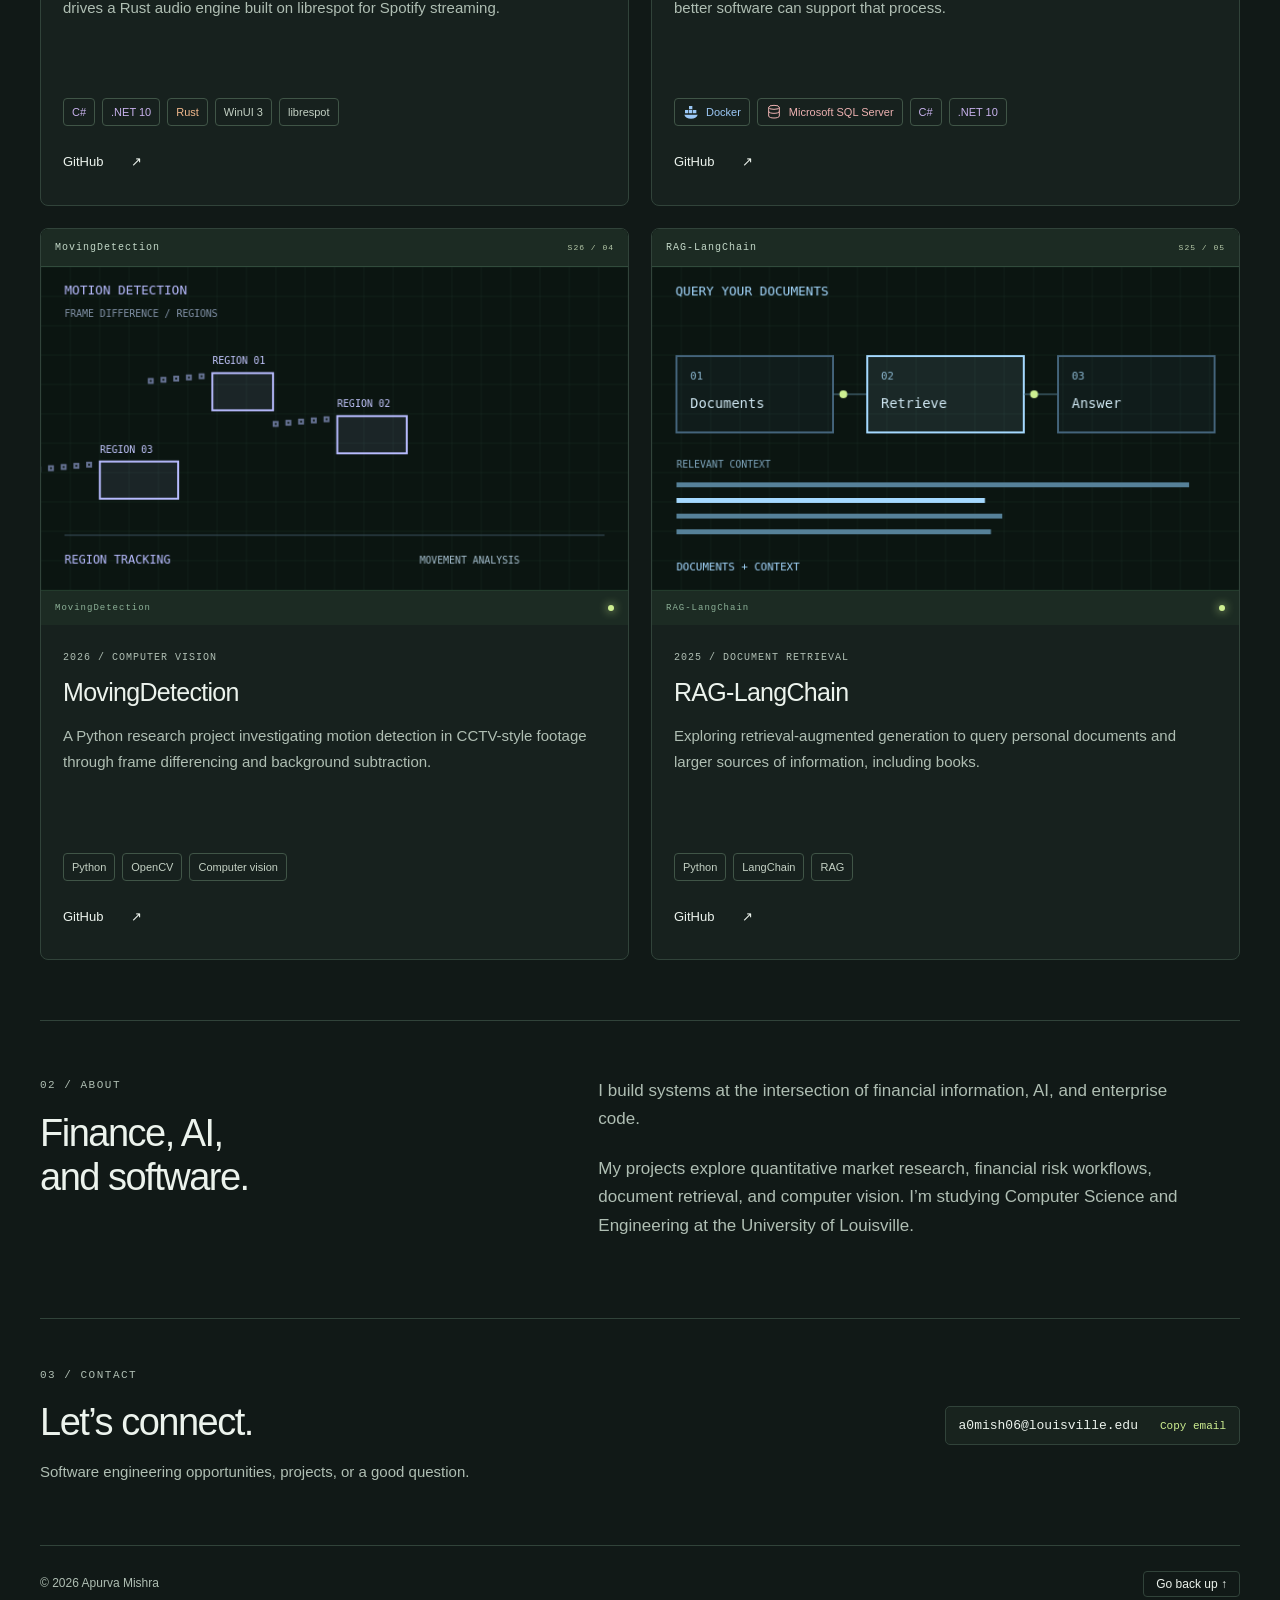
==== commit a218d015: "Add QuantDesk to selected work Featured card with an animated event-study scene; QuantDesk is now th" ====
--- a/index.html
+++ b/index.html
@@ -1 +1 @@
-<!doctype html><html lang="en"><head><meta charset="utf-8"><meta name="viewport" content="width=device-width,initial-scale=1"><meta name="theme-color" content="#111917"><meta name="description" content="Apurva Mishra — Computer Science and Engineering student at the University of Louisville. Projects in desktop software, computer vision, and document retrieval."><title>Apurva Mishra | Portfolio</title><link rel="icon" href="favicon.svg"><link rel="stylesheet" href="style.css?v=9"><script src="script.js?v=8" defer></script></head><body><a class="skip" href="#main">Skip to content</a><header class="header wrap"><a class="brand" href="index.html" aria-label="Apurva Mishra home">am<span>.</span></a><nav aria-label="Main navigation"><a href="index.html">Portfolio</a><a href="blog.html">Blog</a></nav><a class="button github" href="https://github.com/toomatoe">GitHub <span aria-hidden="true">↗</span></a></header><main id="main" class="wrap"><section class="hero"><div class="hero-copy"><p class="eyebrow">COMPUTER SCIENCE & ENGINEERING · UOFL</p><h1>Apurva Mishra</h1><p class="intro">I like turning questions into software. My work spans computer vision, document retrieval, and tools that help people make sense of information.</p><div class="hero-actions"><a class="button github" href="https://github.com/toomatoe">GitHub <span aria-hidden="true">↗</span></a><button class="button contact-button" data-copy="a0mish06@louisville.edu">Contact me <span aria-hidden="true">⧉</span></button></div></div></section><section class="work" aria-labelledby="work-title"><div class="section-heading"><p class="eyebrow">01 / SELECTED WORK</p><h2 id="work-title">Projects.</h2></div><div class="project-grid"><article class="project"><div class="screen"><div class="screen-bar"><span>Cadenza</span><span class="screen-id">S26 / 01</span></div><canvas data-scene="cadenza" width="600" height="330" aria-label="Animated visualization of Cadenza"></canvas><div class="screen-footer"><span data-caption>Cadenza</span><span class="live-indicator" aria-hidden="true"></span></div></div><div class="project-copy"><p class="eyebrow">2026 / DESKTOP APP</p><h3>Cadenza</h3><p>A lightweight native Windows music client. A frosted-glass WinUI 3 interface in C# drives a Rust audio engine built on librespot for Spotify streaming.</p><div class="tags"><span class="tech csharp">C#</span><span class="tech net">.NET 10</span><span class="tech rust">Rust</span><span>WinUI 3</span><span>librespot</span></div><a class="repo-link" href="https://github.com/toomatoe/Cadenza">GitHub <span aria-hidden="true">↗</span></a></div></article><article class="project"><div class="screen"><div class="screen-bar"><span>Bank Signal</span><span class="screen-id">S26 / 02</span></div><canvas data-scene="bank" width="600" height="330" aria-label="Animated visualization of Bank Signal"></canvas><div class="screen-footer"><span data-caption>Bank Signal</span><span class="live-indicator" aria-hidden="true"></span></div></div><div class="project-copy"><p class="eyebrow">2026 / FINANCIAL SOFTWARE</p><h3>Bank Signal</h3><p>Research into how community banks monitor financial and credit risk, and where better software can support that process.</p><div class="tags"><span class="tech docker"><svg viewBox="0 0 24 24" aria-hidden="true"><path d="M3 9h5v5H3zm6 0h5v5H9zm6 0h5v5h-5zM9 3h5v5H9z" fill="currentColor"/><path d="M2 16h20c-1 4-5 6-10 6s-9-2-10-6" fill="currentColor"/></svg>Docker</span><span class="tech sql"><svg viewBox="0 0 24 24" aria-hidden="true"><ellipse cx="12" cy="5" rx="8" ry="3"/><path d="M4 5v13c0 4 16 4 16 0V5M4 11c0 4 16 4 16 0"/></svg>Microsoft SQL Server</span><span class="tech csharp">C#</span><span class="tech net">.NET 10</span></div><a class="repo-link" href="https://github.com/Relishing-Merriment/BankSignal">GitHub <span aria-hidden="true">↗</span></a></div></article><article class="project"><div class="screen"><div class="screen-bar"><span>MovingDetection</span><span class="screen-id">S26 / 03</span></div><canvas data-scene="motion" width="600" height="330" aria-label="Animated visualization of MovingDetection"></canvas><div class="screen-footer"><span data-caption>MovingDetection</span><span class="live-indicator" aria-hidden="true"></span></div></div><div class="project-copy"><p class="eyebrow">2026 / COMPUTER VISION</p><h3>MovingDetection</h3><p>A Python research project investigating motion detection in CCTV-style footage through frame differencing and background subtraction.</p><div class="tags"><span>Python</span><span>OpenCV</span><span>Computer vision</span></div><a class="repo-link" href="https://github.com/toomatoe/MovingDetection">GitHub <span aria-hidden="true">↗</span></a></div></article><article class="project"><div class="screen"><div class="screen-bar"><span>RAG-LangChain</span><span class="screen-id">S25 / 04</span></div><canvas data-scene="rag" width="600" height="330" aria-label="Animated visualization of RAG-LangChain"></canvas><div class="screen-footer"><span data-caption>RAG-LangChain</span><span class="live-indicator" aria-hidden="true"></span></div></div><div class="project-copy"><p class="eyebrow">2025 / DOCUMENT RETRIEVAL</p><h3>RAG-LangChain</h3><p>Exploring retrieval-augmented generation to query personal documents and larger sources of information, including books.</p><div class="tags"><span>Python</span><span>LangChain</span><span>RAG</span></div><a class="repo-link" href="https://github.com/toomatoe/RAG-LangChain">GitHub <span aria-hidden="true">↗</span></a></div></article></div></section><section class="about"><div><p class="eyebrow">02 / ABOUT</p><h2>Finance, AI,<br>and software.</h2></div><div><p>I build systems at the intersection of financial information, AI, and enterprise code.</p><p>My projects explore financial risk workflows, document retrieval, and computer vision. I’m studying Computer Science and Engineering at the University of Louisville.</p></div></section><section class="contact"><div><p class="eyebrow">03 / CONTACT</p><h2>Let’s connect.</h2><p>Software engineering opportunities, projects, or a good question.</p></div><button class="email-copy" data-copy="a0mish06@louisville.edu" aria-label="Copy email address a0mish06@louisville.edu"><span>a0mish06@louisville.edu</span><span class="copy-label">Copy email</span></button></section></main><footer class="wrap"><span>© <span id="year">2026</span> Apurva Mishra</span><button type="button" class="back-top" data-back-top>Go back up ↑</button></footer><div class="toast" role="status" aria-live="polite"></div></body></html>+<!doctype html><html lang="en"><head><meta charset="utf-8"><meta name="viewport" content="width=device-width,initial-scale=1"><meta name="theme-color" content="#111917"><meta name="description" content="Apurva Mishra — Computer Science and Engineering student at the University of Louisville. Projects in quantitative finance research, desktop software, computer vision, and document retrieval."><title>Apurva Mishra | Portfolio</title><link rel="icon" href="favicon.svg"><link rel="stylesheet" href="style.css?v=10"><script src="script.js?v=9" defer></script></head><body><a class="skip" href="#main">Skip to content</a><header class="header wrap"><a class="brand" href="index.html" aria-label="Apurva Mishra home">am<span>.</span></a><nav aria-label="Main navigation"><a href="index.html">Portfolio</a><a href="blog.html">Blog</a></nav><a class="button github" href="https://github.com/toomatoe">GitHub <span aria-hidden="true">↗</span></a></header><main id="main" class="wrap"><section class="hero"><div class="hero-copy"><p class="eyebrow">COMPUTER SCIENCE & ENGINEERING · UOFL</p><h1>Apurva Mishra</h1><p class="intro">I like turning questions into software. My work spans computer vision, document retrieval, and tools that help people make sense of information.</p><div class="hero-actions"><a class="button github" href="https://github.com/toomatoe">GitHub <span aria-hidden="true">↗</span></a><button class="button contact-button" data-copy="a0mish06@louisville.edu">Contact me <span aria-hidden="true">⧉</span></button></div></div></section><section class="work" aria-labelledby="work-title"><div class="section-heading"><p class="eyebrow">01 / SELECTED WORK</p><h2 id="work-title">Projects.</h2></div><div class="project-grid"><article class="project"><div class="screen"><div class="screen-bar"><span>QuantDesk</span><span class="screen-id">F26 / 01</span></div><canvas data-scene="quant" width="600" height="330" aria-label="Animated visualization of QuantDesk event-study results"></canvas><div class="screen-footer"><span data-caption>QuantDesk</span><span class="live-indicator" aria-hidden="true"></span></div></div><div class="project-copy"><p class="eyebrow">2026 / QUANT RESEARCH</p><h3>QuantDesk</h3><p>A local research platform for small-cap stocks. It turns live SEC filings into signals and tests them the way a quant desk would: pre-registered event studies, an out-of-sample replication, a backtest with trading costs and borrow fees, and a tamper-evident track record.</p><div class="tags"><span>Python</span><span>FastAPI</span><span>Next.js</span><span>TypeScript</span><span class="tech docker"><svg viewBox="0 0 24 24" aria-hidden="true"><path d="M3 9h5v5H3zm6 0h5v5H9zm6 0h5v5h-5zM9 3h5v5H9z" fill="currentColor"/><path d="M2 16h20c-1 4-5 6-10 6s-9-2-10-6" fill="currentColor"/></svg>Docker</span><span>PostgreSQL</span><span>SEC EDGAR</span></div><span class="repo-link private">Private repo</span></div></article><article class="project"><div class="screen"><div class="screen-bar"><span>Cadenza</span><span class="screen-id">S26 / 02</span></div><canvas data-scene="cadenza" width="600" height="330" aria-label="Animated visualization of Cadenza"></canvas><div class="screen-footer"><span data-caption>Cadenza</span><span class="live-indicator" aria-hidden="true"></span></div></div><div class="project-copy"><p class="eyebrow">2026 / DESKTOP APP</p><h3>Cadenza</h3><p>A lightweight native Windows music client. A frosted-glass WinUI 3 interface in C# drives a Rust audio engine built on librespot for Spotify streaming.</p><div class="tags"><span class="tech csharp">C#</span><span class="tech net">.NET 10</span><span class="tech rust">Rust</span><span>WinUI 3</span><span>librespot</span></div><a class="repo-link" href="https://github.com/toomatoe/Cadenza">GitHub <span aria-hidden="true">↗</span></a></div></article><article class="project"><div class="screen"><div class="screen-bar"><span>Bank Signal</span><span class="screen-id">S26 / 03</span></div><canvas data-scene="bank" width="600" height="330" aria-label="Animated visualization of Bank Signal"></canvas><div class="screen-footer"><span data-caption>Bank Signal</span><span class="live-indicator" aria-hidden="true"></span></div></div><div class="project-copy"><p class="eyebrow">2026 / FINANCIAL SOFTWARE</p><h3>Bank Signal</h3><p>Research into how community banks monitor financial and credit risk, and where better software can support that process.</p><div class="tags"><span class="tech docker"><svg viewBox="0 0 24 24" aria-hidden="true"><path d="M3 9h5v5H3zm6 0h5v5H9zm6 0h5v5h-5zM9 3h5v5H9z" fill="currentColor"/><path d="M2 16h20c-1 4-5 6-10 6s-9-2-10-6" fill="currentColor"/></svg>Docker</span><span class="tech sql"><svg viewBox="0 0 24 24" aria-hidden="true"><ellipse cx="12" cy="5" rx="8" ry="3"/><path d="M4 5v13c0 4 16 4 16 0V5M4 11c0 4 16 4 16 0"/></svg>Microsoft SQL Server</span><span class="tech csharp">C#</span><span class="tech net">.NET 10</span></div><a class="repo-link" href="https://github.com/Relishing-Merriment/BankSignal">GitHub <span aria-hidden="true">↗</span></a></div></article><article class="project"><div class="screen"><div class="screen-bar"><span>MovingDetection</span><span class="screen-id">S26 / 04</span></div><canvas data-scene="motion" width="600" height="330" aria-label="Animated visualization of MovingDetection"></canvas><div class="screen-footer"><span data-caption>MovingDetection</span><span class="live-indicator" aria-hidden="true"></span></div></div><div class="project-copy"><p class="eyebrow">2026 / COMPUTER VISION</p><h3>MovingDetection</h3><p>A Python research project investigating motion detection in CCTV-style footage through frame differencing and background subtraction.</p><div class="tags"><span>Python</span><span>OpenCV</span><span>Computer vision</span></div><a class="repo-link" href="https://github.com/toomatoe/MovingDetection">GitHub <span aria-hidden="true">↗</span></a></div></article><article class="project"><div class="screen"><div class="screen-bar"><span>RAG-LangChain</span><span class="screen-id">S25 / 05</span></div><canvas data-scene="rag" width="600" height="330" aria-label="Animated visualization of RAG-LangChain"></canvas><div class="screen-footer"><span data-caption>RAG-LangChain</span><span class="live-indicator" aria-hidden="true"></span></div></div><div class="project-copy"><p class="eyebrow">2025 / DOCUMENT RETRIEVAL</p><h3>RAG-LangChain</h3><p>Exploring retrieval-augmented generation to query personal documents and larger sources of information, including books.</p><div class="tags"><span>Python</span><span>LangChain</span><span>RAG</span></div><a class="repo-link" href="https://github.com/toomatoe/RAG-LangChain">GitHub <span aria-hidden="true">↗</span></a></div></article></div></section><section class="about"><div><p class="eyebrow">02 / ABOUT</p><h2>Finance, AI,<br>and software.</h2></div><div><p>I build systems at the intersection of financial information, AI, and enterprise code.</p><p>My projects explore quantitative market research, financial risk workflows, document retrieval, and computer vision. I’m studying Computer Science and Engineering at the University of Louisville.</p></div></section><section class="contact"><div><p class="eyebrow">03 / CONTACT</p><h2>Let’s connect.</h2><p>Software engineering opportunities, projects, or a good question.</p></div><button class="email-copy" data-copy="a0mish06@louisville.edu" aria-label="Copy email address a0mish06@louisville.edu"><span>a0mish06@louisville.edu</span><span class="copy-label">Copy email</span></button></section></main><footer class="wrap"><span>© <span id="year">2026</span> Apurva Mishra</span><button type="button" class="back-top" data-back-top>Go back up ↑</button></footer><div class="toast" role="status" aria-live="polite"></div></body></html>
--- a/style.css
+++ b/style.css
@@ -2,3 +2,6 @@
 
 /* Simplified introduction and project year labels. */
 .hero{display:block;padding:58px 0 56px}.hero-copy{max-width:790px}.hero h1{font-size:clamp(48px,6.4vw,80px);margin:22px 0 26px;letter-spacing:-3.5px}.hero .intro{max-width:590px}.hero-actions{margin-bottom:0}.tags .tech{display:inline-flex;align-items:center;gap:7px;font-size:11px}.tech svg{width:16px;height:16px;flex-shrink:0}.tech.sql svg{fill:none;stroke:currentColor;stroke-width:1.5}.tech.docker{color:#9cc8f6}.tech.sql{color:#edb1b1}.tech.csharp,.tech.net{color:#c8b2ed}.tech.rust{color:#f2b98d}.tech-letter{font:700 11px Arial,sans-serif;font-style:normal}.tech-letter.dotnet{font-size:9px}.back-top{border:1px solid var(--line);color:var(--text);background:transparent;border-radius:4px;padding:5px 12px;cursor:pointer;font:12px Arial,sans-serif}.back-top:hover{border-color:var(--accent);color:var(--accent)}footer{align-items:center}.screen-id{color:#b6caaa;font-size:10px}@media(max-width:700px){.hero{padding:35px 0 38px}.hero h1{font-size:50px;letter-spacing:-2.5px}}
+
+/* Featured first project spans the grid. */
+@media(min-width:701px){.project:first-child{grid-column:1/-1;display:grid;grid-template-columns:1.15fr 1fr}.project:first-child .screen{align-self:center}.project:first-child .project-copy>p:not(.eyebrow){min-height:0}}
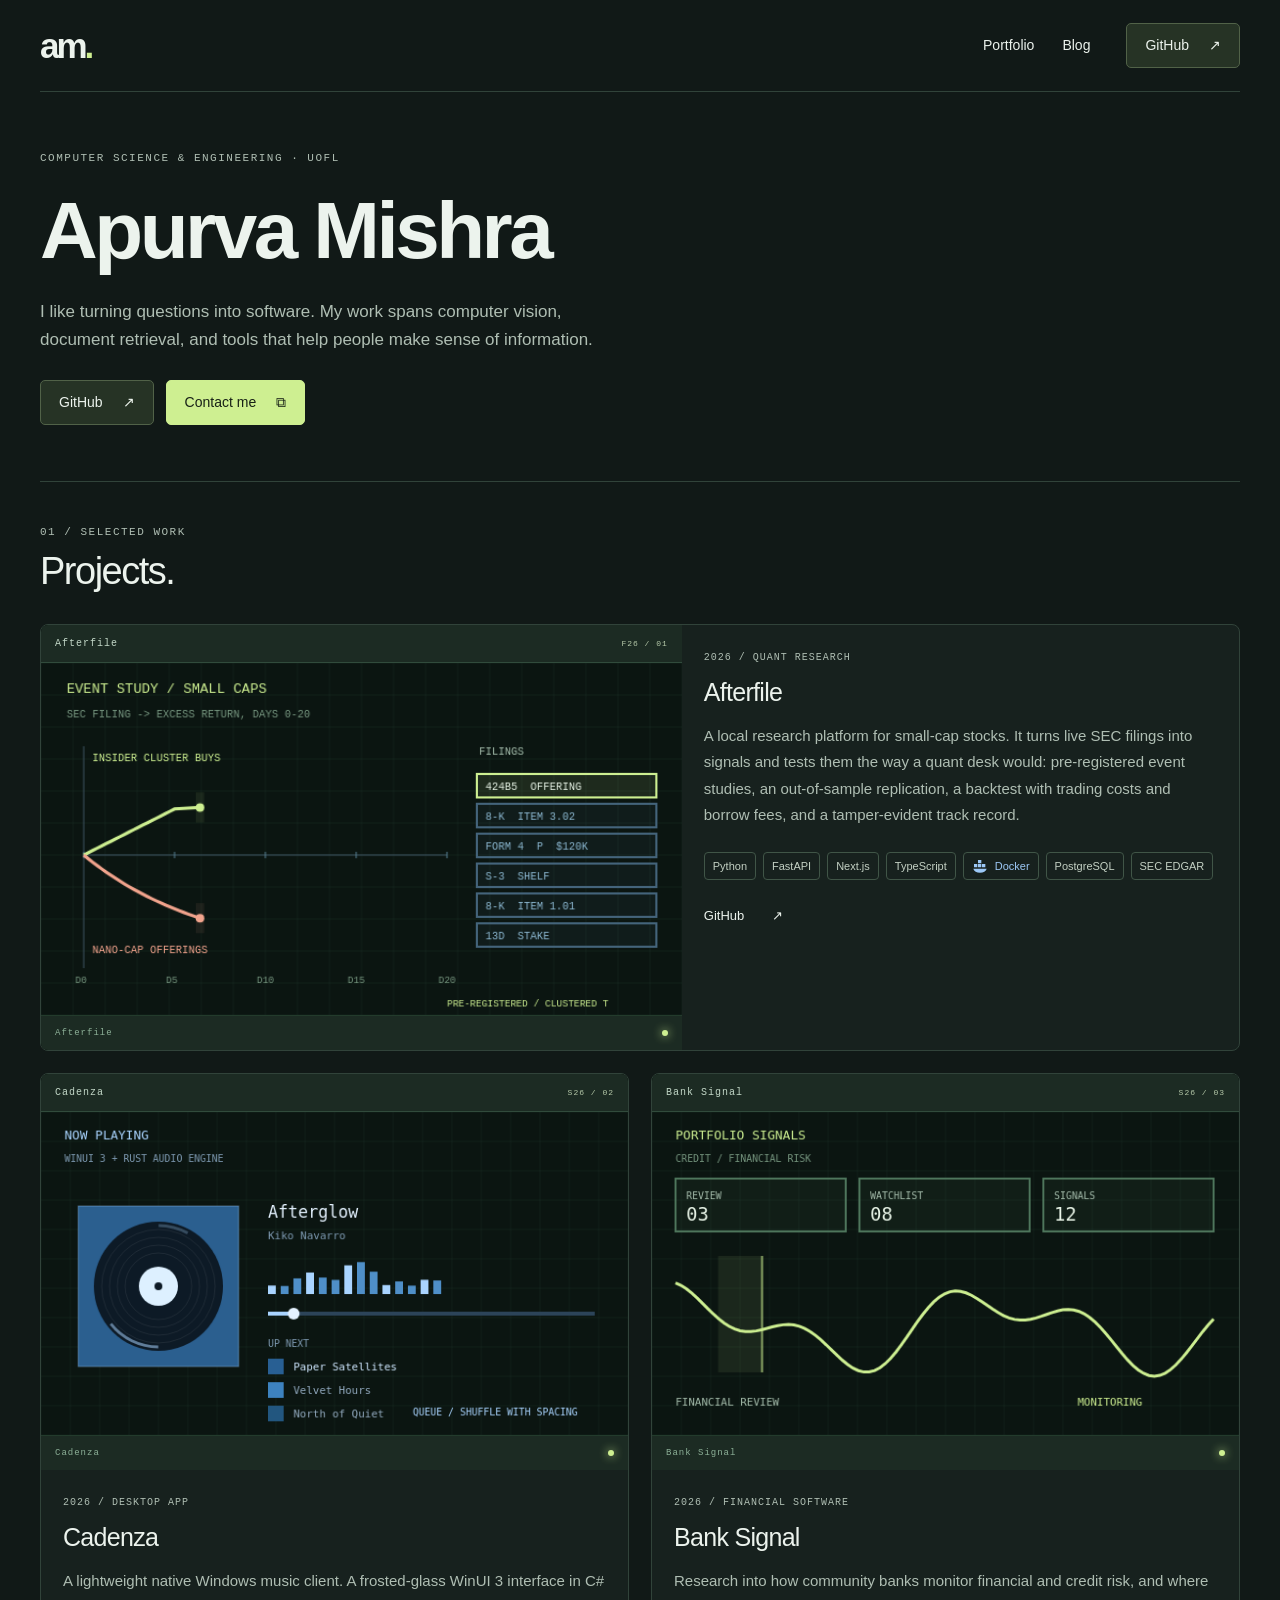
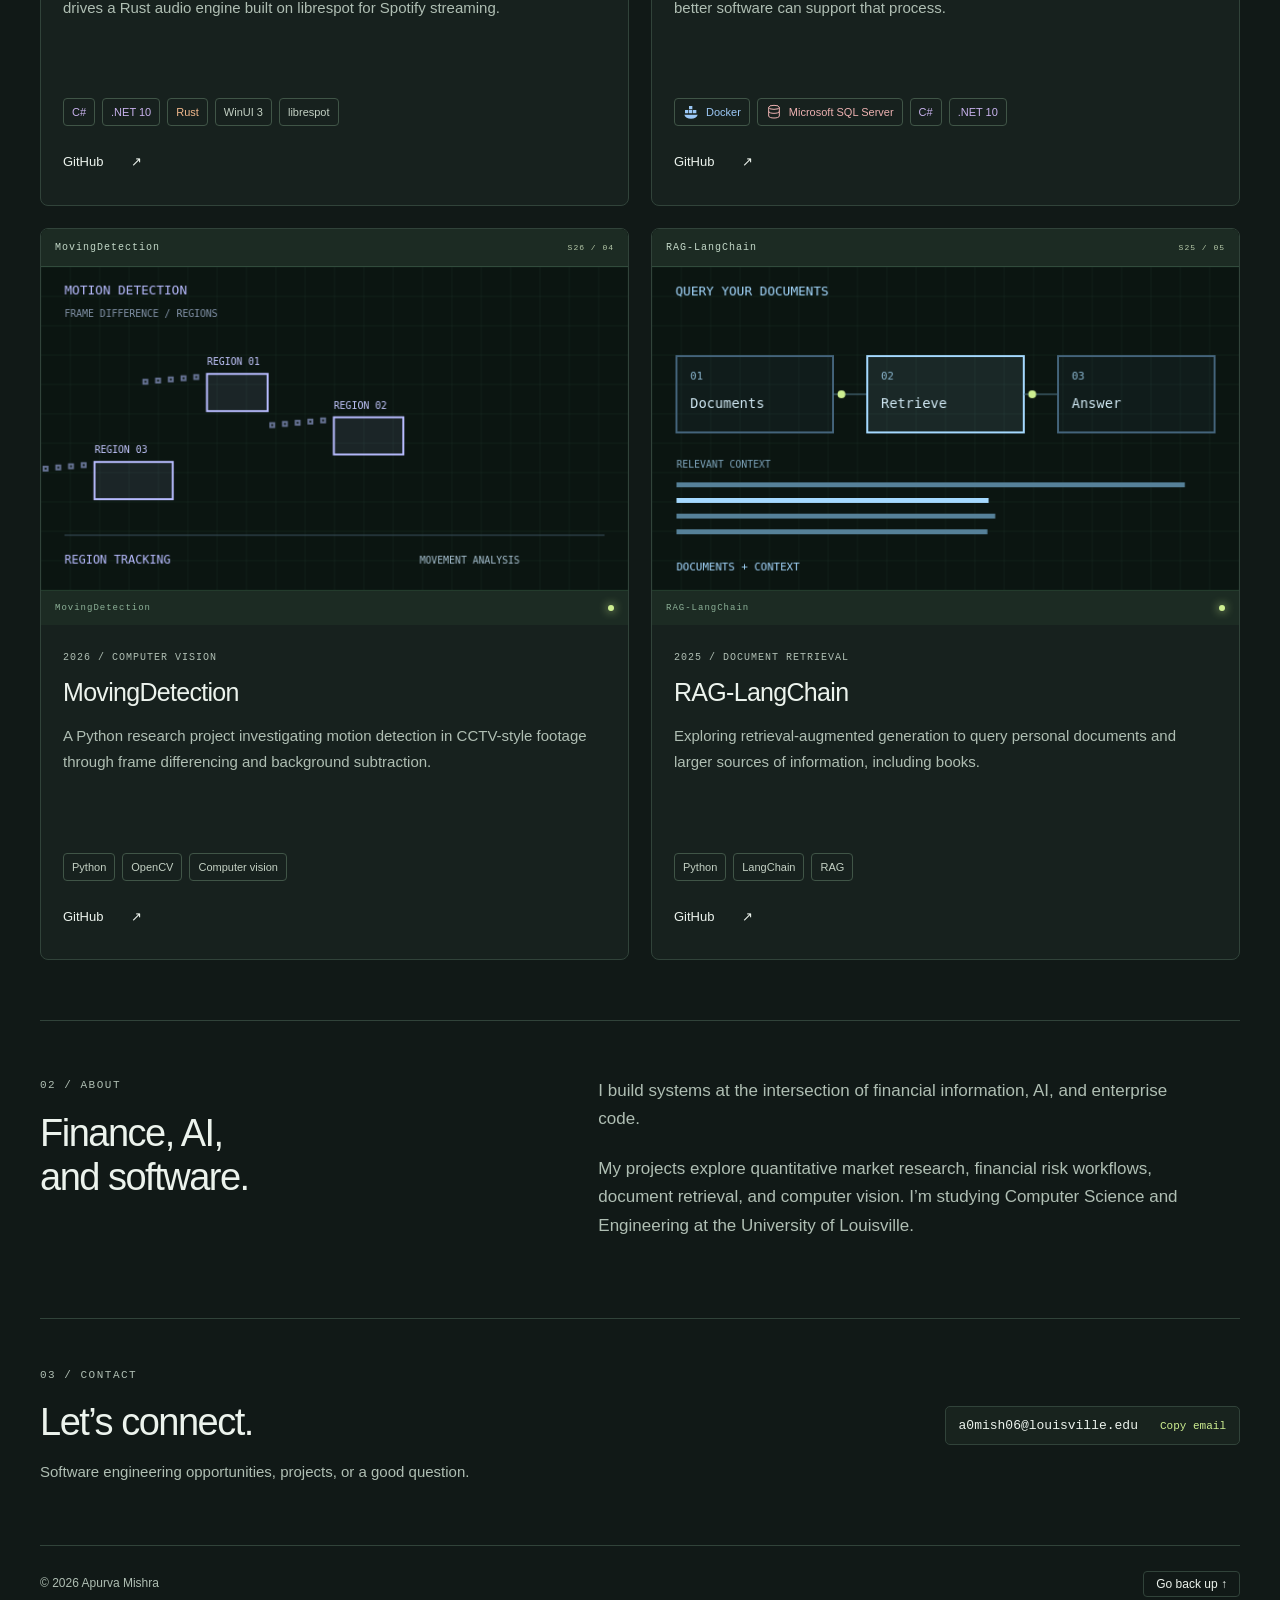
==== commit a37358ee: "Rename QuantDesk card to Afterfile and link its public repo Co-Authored-By: Claude Opus 5.5 <noreply" ====
--- a/index.html
+++ b/index.html
@@ -1 +1 @@
-<!doctype html><html lang="en"><head><meta charset="utf-8"><meta name="viewport" content="width=device-width,initial-scale=1"><meta name="theme-color" content="#111917"><meta name="description" content="Apurva Mishra — Computer Science and Engineering student at the University of Louisville. Projects in quantitative finance research, desktop software, computer vision, and document retrieval."><title>Apurva Mishra | Portfolio</title><link rel="icon" href="favicon.svg"><link rel="stylesheet" href="style.css?v=10"><script src="script.js?v=9" defer></script></head><body><a class="skip" href="#main">Skip to content</a><header class="header wrap"><a class="brand" href="index.html" aria-label="Apurva Mishra home">am<span>.</span></a><nav aria-label="Main navigation"><a href="index.html">Portfolio</a><a href="blog.html">Blog</a></nav><a class="button github" href="https://github.com/toomatoe">GitHub <span aria-hidden="true">↗</span></a></header><main id="main" class="wrap"><section class="hero"><div class="hero-copy"><p class="eyebrow">COMPUTER SCIENCE & ENGINEERING · UOFL</p><h1>Apurva Mishra</h1><p class="intro">I like turning questions into software. My work spans computer vision, document retrieval, and tools that help people make sense of information.</p><div class="hero-actions"><a class="button github" href="https://github.com/toomatoe">GitHub <span aria-hidden="true">↗</span></a><button class="button contact-button" data-copy="a0mish06@louisville.edu">Contact me <span aria-hidden="true">⧉</span></button></div></div></section><section class="work" aria-labelledby="work-title"><div class="section-heading"><p class="eyebrow">01 / SELECTED WORK</p><h2 id="work-title">Projects.</h2></div><div class="project-grid"><article class="project"><div class="screen"><div class="screen-bar"><span>QuantDesk</span><span class="screen-id">F26 / 01</span></div><canvas data-scene="quant" width="600" height="330" aria-label="Animated visualization of QuantDesk event-study results"></canvas><div class="screen-footer"><span data-caption>QuantDesk</span><span class="live-indicator" aria-hidden="true"></span></div></div><div class="project-copy"><p class="eyebrow">2026 / QUANT RESEARCH</p><h3>QuantDesk</h3><p>A local research platform for small-cap stocks. It turns live SEC filings into signals and tests them the way a quant desk would: pre-registered event studies, an out-of-sample replication, a backtest with trading costs and borrow fees, and a tamper-evident track record.</p><div class="tags"><span>Python</span><span>FastAPI</span><span>Next.js</span><span>TypeScript</span><span class="tech docker"><svg viewBox="0 0 24 24" aria-hidden="true"><path d="M3 9h5v5H3zm6 0h5v5H9zm6 0h5v5h-5zM9 3h5v5H9z" fill="currentColor"/><path d="M2 16h20c-1 4-5 6-10 6s-9-2-10-6" fill="currentColor"/></svg>Docker</span><span>PostgreSQL</span><span>SEC EDGAR</span></div><span class="repo-link private">Private repo</span></div></article><article class="project"><div class="screen"><div class="screen-bar"><span>Cadenza</span><span class="screen-id">S26 / 02</span></div><canvas data-scene="cadenza" width="600" height="330" aria-label="Animated visualization of Cadenza"></canvas><div class="screen-footer"><span data-caption>Cadenza</span><span class="live-indicator" aria-hidden="true"></span></div></div><div class="project-copy"><p class="eyebrow">2026 / DESKTOP APP</p><h3>Cadenza</h3><p>A lightweight native Windows music client. A frosted-glass WinUI 3 interface in C# drives a Rust audio engine built on librespot for Spotify streaming.</p><div class="tags"><span class="tech csharp">C#</span><span class="tech net">.NET 10</span><span class="tech rust">Rust</span><span>WinUI 3</span><span>librespot</span></div><a class="repo-link" href="https://github.com/toomatoe/Cadenza">GitHub <span aria-hidden="true">↗</span></a></div></article><article class="project"><div class="screen"><div class="screen-bar"><span>Bank Signal</span><span class="screen-id">S26 / 03</span></div><canvas data-scene="bank" width="600" height="330" aria-label="Animated visualization of Bank Signal"></canvas><div class="screen-footer"><span data-caption>Bank Signal</span><span class="live-indicator" aria-hidden="true"></span></div></div><div class="project-copy"><p class="eyebrow">2026 / FINANCIAL SOFTWARE</p><h3>Bank Signal</h3><p>Research into how community banks monitor financial and credit risk, and where better software can support that process.</p><div class="tags"><span class="tech docker"><svg viewBox="0 0 24 24" aria-hidden="true"><path d="M3 9h5v5H3zm6 0h5v5H9zm6 0h5v5h-5zM9 3h5v5H9z" fill="currentColor"/><path d="M2 16h20c-1 4-5 6-10 6s-9-2-10-6" fill="currentColor"/></svg>Docker</span><span class="tech sql"><svg viewBox="0 0 24 24" aria-hidden="true"><ellipse cx="12" cy="5" rx="8" ry="3"/><path d="M4 5v13c0 4 16 4 16 0V5M4 11c0 4 16 4 16 0"/></svg>Microsoft SQL Server</span><span class="tech csharp">C#</span><span class="tech net">.NET 10</span></div><a class="repo-link" href="https://github.com/Relishing-Merriment/BankSignal">GitHub <span aria-hidden="true">↗</span></a></div></article><article class="project"><div class="screen"><div class="screen-bar"><span>MovingDetection</span><span class="screen-id">S26 / 04</span></div><canvas data-scene="motion" width="600" height="330" aria-label="Animated visualization of MovingDetection"></canvas><div class="screen-footer"><span data-caption>MovingDetection</span><span class="live-indicator" aria-hidden="true"></span></div></div><div class="project-copy"><p class="eyebrow">2026 / COMPUTER VISION</p><h3>MovingDetection</h3><p>A Python research project investigating motion detection in CCTV-style footage through frame differencing and background subtraction.</p><div class="tags"><span>Python</span><span>OpenCV</span><span>Computer vision</span></div><a class="repo-link" href="https://github.com/toomatoe/MovingDetection">GitHub <span aria-hidden="true">↗</span></a></div></article><article class="project"><div class="screen"><div class="screen-bar"><span>RAG-LangChain</span><span class="screen-id">S25 / 05</span></div><canvas data-scene="rag" width="600" height="330" aria-label="Animated visualization of RAG-LangChain"></canvas><div class="screen-footer"><span data-caption>RAG-LangChain</span><span class="live-indicator" aria-hidden="true"></span></div></div><div class="project-copy"><p class="eyebrow">2025 / DOCUMENT RETRIEVAL</p><h3>RAG-LangChain</h3><p>Exploring retrieval-augmented generation to query personal documents and larger sources of information, including books.</p><div class="tags"><span>Python</span><span>LangChain</span><span>RAG</span></div><a class="repo-link" href="https://github.com/toomatoe/RAG-LangChain">GitHub <span aria-hidden="true">↗</span></a></div></article></div></section><section class="about"><div><p class="eyebrow">02 / ABOUT</p><h2>Finance, AI,<br>and software.</h2></div><div><p>I build systems at the intersection of financial information, AI, and enterprise code.</p><p>My projects explore quantitative market research, financial risk workflows, document retrieval, and computer vision. I’m studying Computer Science and Engineering at the University of Louisville.</p></div></section><section class="contact"><div><p class="eyebrow">03 / CONTACT</p><h2>Let’s connect.</h2><p>Software engineering opportunities, projects, or a good question.</p></div><button class="email-copy" data-copy="a0mish06@louisville.edu" aria-label="Copy email address a0mish06@louisville.edu"><span>a0mish06@louisville.edu</span><span class="copy-label">Copy email</span></button></section></main><footer class="wrap"><span>© <span id="year">2026</span> Apurva Mishra</span><button type="button" class="back-top" data-back-top>Go back up ↑</button></footer><div class="toast" role="status" aria-live="polite"></div></body></html>+<!doctype html><html lang="en"><head><meta charset="utf-8"><meta name="viewport" content="width=device-width,initial-scale=1"><meta name="theme-color" content="#111917"><meta name="description" content="Apurva Mishra — Computer Science and Engineering student at the University of Louisville. Projects in quantitative finance research, desktop software, computer vision, and document retrieval."><title>Apurva Mishra | Portfolio</title><link rel="icon" href="favicon.svg"><link rel="stylesheet" href="style.css?v=11"><script src="script.js?v=10" defer></script></head><body><a class="skip" href="#main">Skip to content</a><header class="header wrap"><a class="brand" href="index.html" aria-label="Apurva Mishra home">am<span>.</span></a><nav aria-label="Main navigation"><a href="index.html">Portfolio</a><a href="blog.html">Blog</a></nav><a class="button github" href="https://github.com/toomatoe">GitHub <span aria-hidden="true">↗</span></a></header><main id="main" class="wrap"><section class="hero"><div class="hero-copy"><p class="eyebrow">COMPUTER SCIENCE & ENGINEERING · UOFL</p><h1>Apurva Mishra</h1><p class="intro">I like turning questions into software. My work spans computer vision, document retrieval, and tools that help people make sense of information.</p><div class="hero-actions"><a class="button github" href="https://github.com/toomatoe">GitHub <span aria-hidden="true">↗</span></a><button class="button contact-button" data-copy="a0mish06@louisville.edu">Contact me <span aria-hidden="true">⧉</span></button></div></div></section><section class="work" aria-labelledby="work-title"><div class="section-heading"><p class="eyebrow">01 / SELECTED WORK</p><h2 id="work-title">Projects.</h2></div><div class="project-grid"><article class="project"><div class="screen"><div class="screen-bar"><span>Afterfile</span><span class="screen-id">F26 / 01</span></div><canvas data-scene="quant" width="600" height="330" aria-label="Animated visualization of Afterfile event-study results"></canvas><div class="screen-footer"><span data-caption>Afterfile</span><span class="live-indicator" aria-hidden="true"></span></div></div><div class="project-copy"><p class="eyebrow">2026 / QUANT RESEARCH</p><h3>Afterfile</h3><p>A local research platform for small-cap stocks. It turns live SEC filings into signals and tests them the way a quant desk would: pre-registered event studies, an out-of-sample replication, a backtest with trading costs and borrow fees, and a tamper-evident track record.</p><div class="tags"><span>Python</span><span>FastAPI</span><span>Next.js</span><span>TypeScript</span><span class="tech docker"><svg viewBox="0 0 24 24" aria-hidden="true"><path d="M3 9h5v5H3zm6 0h5v5H9zm6 0h5v5h-5zM9 3h5v5H9z" fill="currentColor"/><path d="M2 16h20c-1 4-5 6-10 6s-9-2-10-6" fill="currentColor"/></svg>Docker</span><span>PostgreSQL</span><span>SEC EDGAR</span></div><a class="repo-link" href="https://github.com/toomatoe/afterfile">GitHub <span aria-hidden="true">↗</span></a></div></article><article class="project"><div class="screen"><div class="screen-bar"><span>Cadenza</span><span class="screen-id">S26 / 02</span></div><canvas data-scene="cadenza" width="600" height="330" aria-label="Animated visualization of Cadenza"></canvas><div class="screen-footer"><span data-caption>Cadenza</span><span class="live-indicator" aria-hidden="true"></span></div></div><div class="project-copy"><p class="eyebrow">2026 / DESKTOP APP</p><h3>Cadenza</h3><p>A lightweight native Windows music client. A frosted-glass WinUI 3 interface in C# drives a Rust audio engine built on librespot for Spotify streaming.</p><div class="tags"><span class="tech csharp">C#</span><span class="tech net">.NET 10</span><span class="tech rust">Rust</span><span>WinUI 3</span><span>librespot</span></div><a class="repo-link" href="https://github.com/toomatoe/Cadenza">GitHub <span aria-hidden="true">↗</span></a></div></article><article class="project"><div class="screen"><div class="screen-bar"><span>Bank Signal</span><span class="screen-id">S26 / 03</span></div><canvas data-scene="bank" width="600" height="330" aria-label="Animated visualization of Bank Signal"></canvas><div class="screen-footer"><span data-caption>Bank Signal</span><span class="live-indicator" aria-hidden="true"></span></div></div><div class="project-copy"><p class="eyebrow">2026 / FINANCIAL SOFTWARE</p><h3>Bank Signal</h3><p>Research into how community banks monitor financial and credit risk, and where better software can support that process.</p><div class="tags"><span class="tech docker"><svg viewBox="0 0 24 24" aria-hidden="true"><path d="M3 9h5v5H3zm6 0h5v5H9zm6 0h5v5h-5zM9 3h5v5H9z" fill="currentColor"/><path d="M2 16h20c-1 4-5 6-10 6s-9-2-10-6" fill="currentColor"/></svg>Docker</span><span class="tech sql"><svg viewBox="0 0 24 24" aria-hidden="true"><ellipse cx="12" cy="5" rx="8" ry="3"/><path d="M4 5v13c0 4 16 4 16 0V5M4 11c0 4 16 4 16 0"/></svg>Microsoft SQL Server</span><span class="tech csharp">C#</span><span class="tech net">.NET 10</span></div><a class="repo-link" href="https://github.com/Relishing-Merriment/BankSignal">GitHub <span aria-hidden="true">↗</span></a></div></article><article class="project"><div class="screen"><div class="screen-bar"><span>MovingDetection</span><span class="screen-id">S26 / 04</span></div><canvas data-scene="motion" width="600" height="330" aria-label="Animated visualization of MovingDetection"></canvas><div class="screen-footer"><span data-caption>MovingDetection</span><span class="live-indicator" aria-hidden="true"></span></div></div><div class="project-copy"><p class="eyebrow">2026 / COMPUTER VISION</p><h3>MovingDetection</h3><p>A Python research project investigating motion detection in CCTV-style footage through frame differencing and background subtraction.</p><div class="tags"><span>Python</span><span>OpenCV</span><span>Computer vision</span></div><a class="repo-link" href="https://github.com/toomatoe/MovingDetection">GitHub <span aria-hidden="true">↗</span></a></div></article><article class="project"><div class="screen"><div class="screen-bar"><span>RAG-LangChain</span><span class="screen-id">S25 / 05</span></div><canvas data-scene="rag" width="600" height="330" aria-label="Animated visualization of RAG-LangChain"></canvas><div class="screen-footer"><span data-caption>RAG-LangChain</span><span class="live-indicator" aria-hidden="true"></span></div></div><div class="project-copy"><p class="eyebrow">2025 / DOCUMENT RETRIEVAL</p><h3>RAG-LangChain</h3><p>Exploring retrieval-augmented generation to query personal documents and larger sources of information, including books.</p><div class="tags"><span>Python</span><span>LangChain</span><span>RAG</span></div><a class="repo-link" href="https://github.com/toomatoe/RAG-LangChain">GitHub <span aria-hidden="true">↗</span></a></div></article></div></section><section class="about"><div><p class="eyebrow">02 / ABOUT</p><h2>Finance, AI,<br>and software.</h2></div><div><p>I build systems at the intersection of financial information, AI, and enterprise code.</p><p>My projects explore quantitative market research, financial risk workflows, document retrieval, and computer vision. I’m studying Computer Science and Engineering at the University of Louisville.</p></div></section><section class="contact"><div><p class="eyebrow">03 / CONTACT</p><h2>Let’s connect.</h2><p>Software engineering opportunities, projects, or a good question.</p></div><button class="email-copy" data-copy="a0mish06@louisville.edu" aria-label="Copy email address a0mish06@louisville.edu"><span>a0mish06@louisville.edu</span><span class="copy-label">Copy email</span></button></section></main><footer class="wrap"><span>© <span id="year">2026</span> Apurva Mishra</span><button type="button" class="back-top" data-back-top>Go back up ↑</button></footer><div class="toast" role="status" aria-live="polite"></div></body></html>
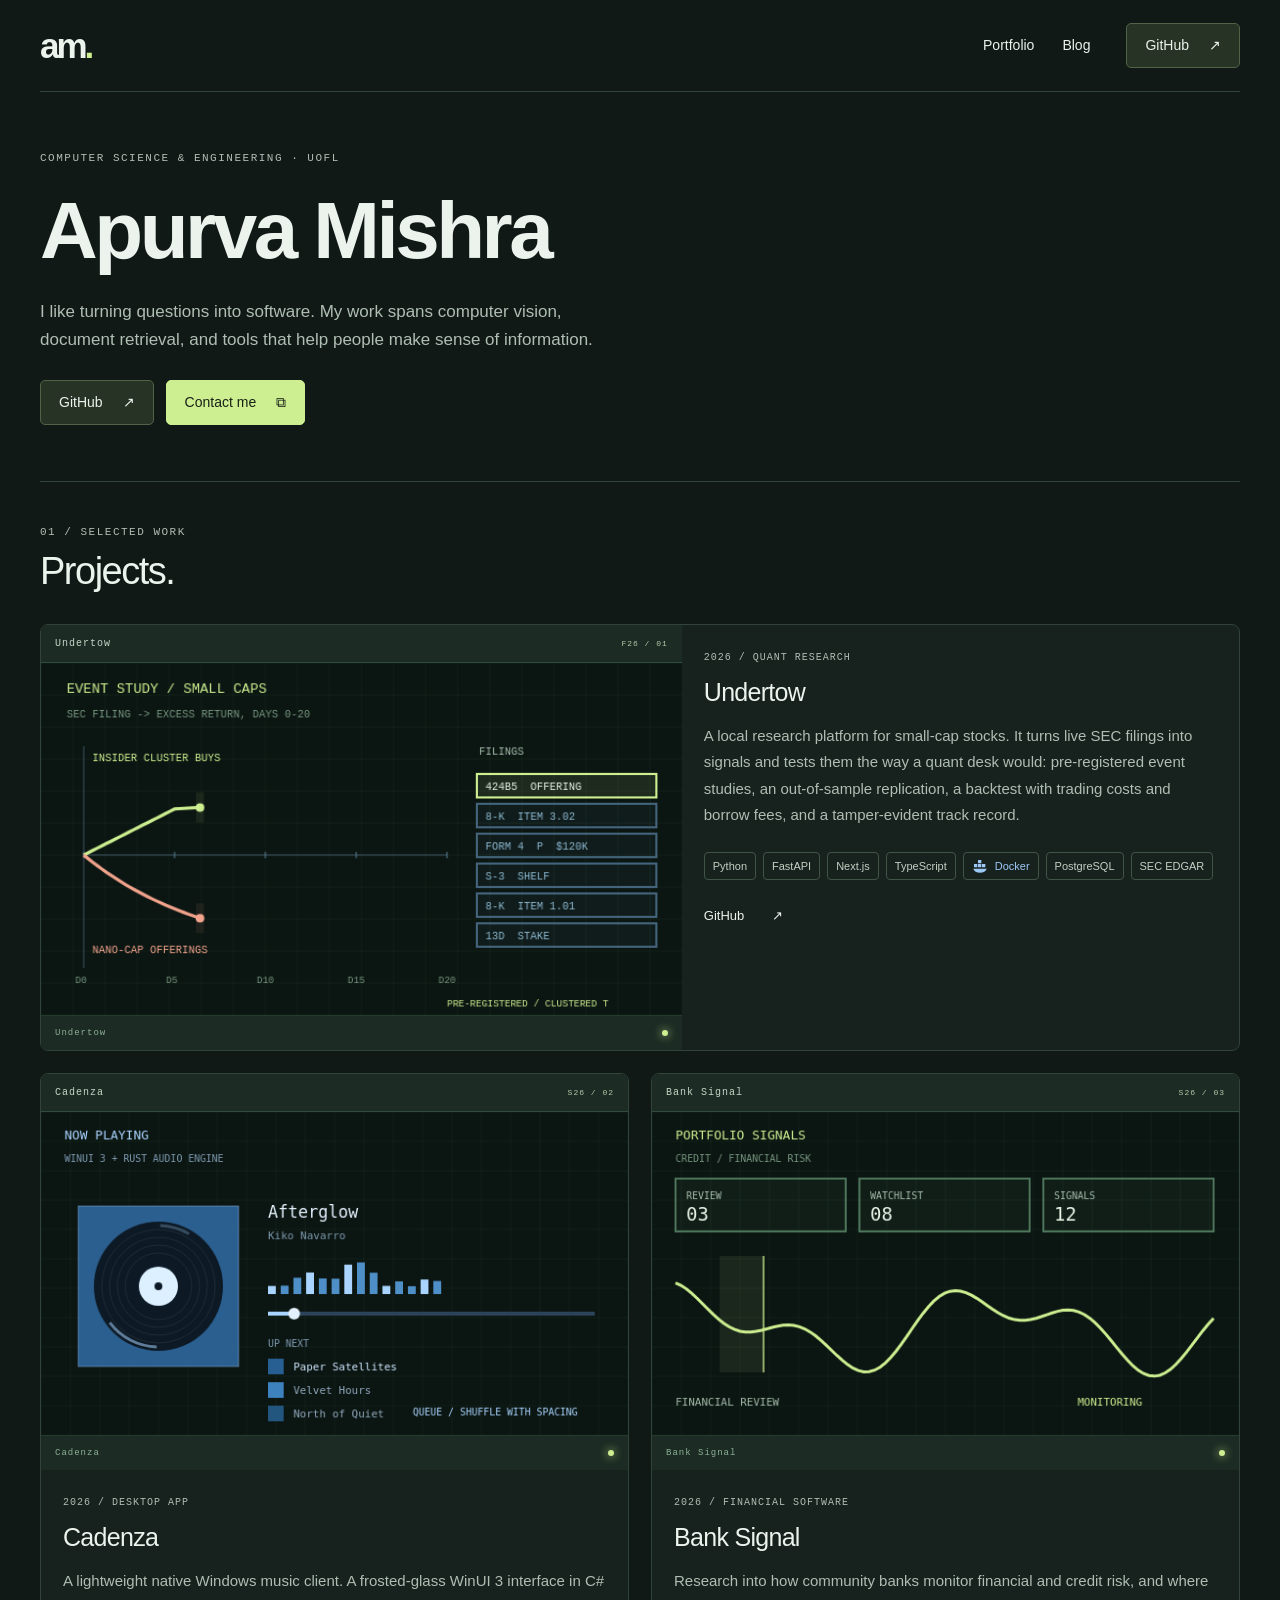
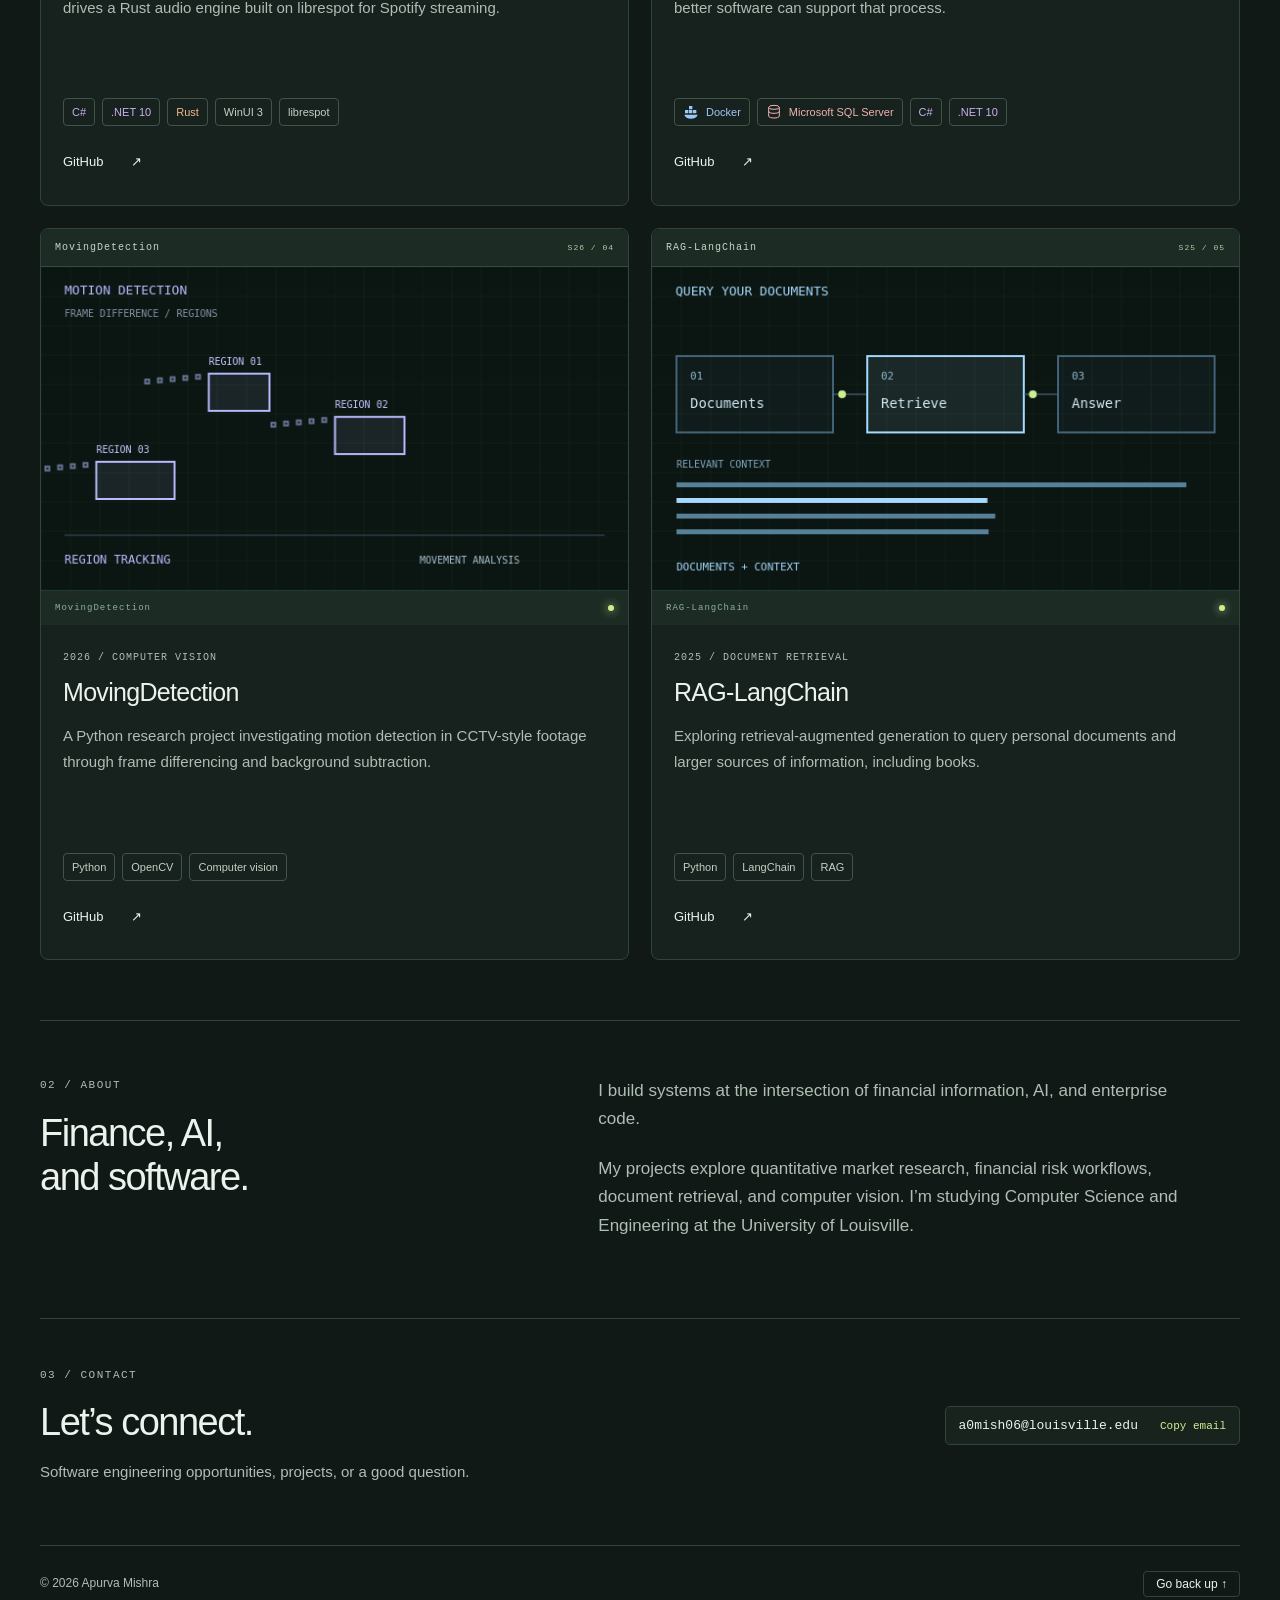
==== commit 5a3dfb63: "Rename project card to Undertow and update its repo link Co-Authored-By: Claude Opus 5.5 <noreply@an" ====
--- a/index.html
+++ b/index.html
@@ -1 +1 @@
-<!doctype html><html lang="en"><head><meta charset="utf-8"><meta name="viewport" content="width=device-width,initial-scale=1"><meta name="theme-color" content="#111917"><meta name="description" content="Apurva Mishra — Computer Science and Engineering student at the University of Louisville. Projects in quantitative finance research, desktop software, computer vision, and document retrieval."><title>Apurva Mishra | Portfolio</title><link rel="icon" href="favicon.svg"><link rel="stylesheet" href="style.css?v=11"><script src="script.js?v=10" defer></script></head><body><a class="skip" href="#main">Skip to content</a><header class="header wrap"><a class="brand" href="index.html" aria-label="Apurva Mishra home">am<span>.</span></a><nav aria-label="Main navigation"><a href="index.html">Portfolio</a><a href="blog.html">Blog</a></nav><a class="button github" href="https://github.com/toomatoe">GitHub <span aria-hidden="true">↗</span></a></header><main id="main" class="wrap"><section class="hero"><div class="hero-copy"><p class="eyebrow">COMPUTER SCIENCE & ENGINEERING · UOFL</p><h1>Apurva Mishra</h1><p class="intro">I like turning questions into software. My work spans computer vision, document retrieval, and tools that help people make sense of information.</p><div class="hero-actions"><a class="button github" href="https://github.com/toomatoe">GitHub <span aria-hidden="true">↗</span></a><button class="button contact-button" data-copy="a0mish06@louisville.edu">Contact me <span aria-hidden="true">⧉</span></button></div></div></section><section class="work" aria-labelledby="work-title"><div class="section-heading"><p class="eyebrow">01 / SELECTED WORK</p><h2 id="work-title">Projects.</h2></div><div class="project-grid"><article class="project"><div class="screen"><div class="screen-bar"><span>Afterfile</span><span class="screen-id">F26 / 01</span></div><canvas data-scene="quant" width="600" height="330" aria-label="Animated visualization of Afterfile event-study results"></canvas><div class="screen-footer"><span data-caption>Afterfile</span><span class="live-indicator" aria-hidden="true"></span></div></div><div class="project-copy"><p class="eyebrow">2026 / QUANT RESEARCH</p><h3>Afterfile</h3><p>A local research platform for small-cap stocks. It turns live SEC filings into signals and tests them the way a quant desk would: pre-registered event studies, an out-of-sample replication, a backtest with trading costs and borrow fees, and a tamper-evident track record.</p><div class="tags"><span>Python</span><span>FastAPI</span><span>Next.js</span><span>TypeScript</span><span class="tech docker"><svg viewBox="0 0 24 24" aria-hidden="true"><path d="M3 9h5v5H3zm6 0h5v5H9zm6 0h5v5h-5zM9 3h5v5H9z" fill="currentColor"/><path d="M2 16h20c-1 4-5 6-10 6s-9-2-10-6" fill="currentColor"/></svg>Docker</span><span>PostgreSQL</span><span>SEC EDGAR</span></div><a class="repo-link" href="https://github.com/toomatoe/afterfile">GitHub <span aria-hidden="true">↗</span></a></div></article><article class="project"><div class="screen"><div class="screen-bar"><span>Cadenza</span><span class="screen-id">S26 / 02</span></div><canvas data-scene="cadenza" width="600" height="330" aria-label="Animated visualization of Cadenza"></canvas><div class="screen-footer"><span data-caption>Cadenza</span><span class="live-indicator" aria-hidden="true"></span></div></div><div class="project-copy"><p class="eyebrow">2026 / DESKTOP APP</p><h3>Cadenza</h3><p>A lightweight native Windows music client. A frosted-glass WinUI 3 interface in C# drives a Rust audio engine built on librespot for Spotify streaming.</p><div class="tags"><span class="tech csharp">C#</span><span class="tech net">.NET 10</span><span class="tech rust">Rust</span><span>WinUI 3</span><span>librespot</span></div><a class="repo-link" href="https://github.com/toomatoe/Cadenza">GitHub <span aria-hidden="true">↗</span></a></div></article><article class="project"><div class="screen"><div class="screen-bar"><span>Bank Signal</span><span class="screen-id">S26 / 03</span></div><canvas data-scene="bank" width="600" height="330" aria-label="Animated visualization of Bank Signal"></canvas><div class="screen-footer"><span data-caption>Bank Signal</span><span class="live-indicator" aria-hidden="true"></span></div></div><div class="project-copy"><p class="eyebrow">2026 / FINANCIAL SOFTWARE</p><h3>Bank Signal</h3><p>Research into how community banks monitor financial and credit risk, and where better software can support that process.</p><div class="tags"><span class="tech docker"><svg viewBox="0 0 24 24" aria-hidden="true"><path d="M3 9h5v5H3zm6 0h5v5H9zm6 0h5v5h-5zM9 3h5v5H9z" fill="currentColor"/><path d="M2 16h20c-1 4-5 6-10 6s-9-2-10-6" fill="currentColor"/></svg>Docker</span><span class="tech sql"><svg viewBox="0 0 24 24" aria-hidden="true"><ellipse cx="12" cy="5" rx="8" ry="3"/><path d="M4 5v13c0 4 16 4 16 0V5M4 11c0 4 16 4 16 0"/></svg>Microsoft SQL Server</span><span class="tech csharp">C#</span><span class="tech net">.NET 10</span></div><a class="repo-link" href="https://github.com/Relishing-Merriment/BankSignal">GitHub <span aria-hidden="true">↗</span></a></div></article><article class="project"><div class="screen"><div class="screen-bar"><span>MovingDetection</span><span class="screen-id">S26 / 04</span></div><canvas data-scene="motion" width="600" height="330" aria-label="Animated visualization of MovingDetection"></canvas><div class="screen-footer"><span data-caption>MovingDetection</span><span class="live-indicator" aria-hidden="true"></span></div></div><div class="project-copy"><p class="eyebrow">2026 / COMPUTER VISION</p><h3>MovingDetection</h3><p>A Python research project investigating motion detection in CCTV-style footage through frame differencing and background subtraction.</p><div class="tags"><span>Python</span><span>OpenCV</span><span>Computer vision</span></div><a class="repo-link" href="https://github.com/toomatoe/MovingDetection">GitHub <span aria-hidden="true">↗</span></a></div></article><article class="project"><div class="screen"><div class="screen-bar"><span>RAG-LangChain</span><span class="screen-id">S25 / 05</span></div><canvas data-scene="rag" width="600" height="330" aria-label="Animated visualization of RAG-LangChain"></canvas><div class="screen-footer"><span data-caption>RAG-LangChain</span><span class="live-indicator" aria-hidden="true"></span></div></div><div class="project-copy"><p class="eyebrow">2025 / DOCUMENT RETRIEVAL</p><h3>RAG-LangChain</h3><p>Exploring retrieval-augmented generation to query personal documents and larger sources of information, including books.</p><div class="tags"><span>Python</span><span>LangChain</span><span>RAG</span></div><a class="repo-link" href="https://github.com/toomatoe/RAG-LangChain">GitHub <span aria-hidden="true">↗</span></a></div></article></div></section><section class="about"><div><p class="eyebrow">02 / ABOUT</p><h2>Finance, AI,<br>and software.</h2></div><div><p>I build systems at the intersection of financial information, AI, and enterprise code.</p><p>My projects explore quantitative market research, financial risk workflows, document retrieval, and computer vision. I’m studying Computer Science and Engineering at the University of Louisville.</p></div></section><section class="contact"><div><p class="eyebrow">03 / CONTACT</p><h2>Let’s connect.</h2><p>Software engineering opportunities, projects, or a good question.</p></div><button class="email-copy" data-copy="a0mish06@louisville.edu" aria-label="Copy email address a0mish06@louisville.edu"><span>a0mish06@louisville.edu</span><span class="copy-label">Copy email</span></button></section></main><footer class="wrap"><span>© <span id="year">2026</span> Apurva Mishra</span><button type="button" class="back-top" data-back-top>Go back up ↑</button></footer><div class="toast" role="status" aria-live="polite"></div></body></html>+<!doctype html><html lang="en"><head><meta charset="utf-8"><meta name="viewport" content="width=device-width,initial-scale=1"><meta name="theme-color" content="#111917"><meta name="description" content="Apurva Mishra — Computer Science and Engineering student at the University of Louisville. Projects in quantitative finance research, desktop software, computer vision, and document retrieval."><title>Apurva Mishra | Portfolio</title><link rel="icon" href="favicon.svg"><link rel="stylesheet" href="style.css?v=12"><script src="script.js?v=10" defer></script></head><body><a class="skip" href="#main">Skip to content</a><header class="header wrap"><a class="brand" href="index.html" aria-label="Apurva Mishra home">am<span>.</span></a><nav aria-label="Main navigation"><a href="index.html">Portfolio</a><a href="blog.html">Blog</a></nav><a class="button github" href="https://github.com/toomatoe">GitHub <span aria-hidden="true">↗</span></a></header><main id="main" class="wrap"><section class="hero"><div class="hero-copy"><p class="eyebrow">COMPUTER SCIENCE & ENGINEERING · UOFL</p><h1>Apurva Mishra</h1><p class="intro">I like turning questions into software. My work spans computer vision, document retrieval, and tools that help people make sense of information.</p><div class="hero-actions"><a class="button github" href="https://github.com/toomatoe">GitHub <span aria-hidden="true">↗</span></a><button class="button contact-button" data-copy="a0mish06@louisville.edu">Contact me <span aria-hidden="true">⧉</span></button></div></div></section><section class="work" aria-labelledby="work-title"><div class="section-heading"><p class="eyebrow">01 / SELECTED WORK</p><h2 id="work-title">Projects.</h2></div><div class="project-grid"><article class="project"><div class="screen"><div class="screen-bar"><span>Undertow</span><span class="screen-id">F26 / 01</span></div><canvas data-scene="quant" width="600" height="330" aria-label="Animated visualization of Undertow event-study results"></canvas><div class="screen-footer"><span data-caption>Undertow</span><span class="live-indicator" aria-hidden="true"></span></div></div><div class="project-copy"><p class="eyebrow">2026 / QUANT RESEARCH</p><h3>Undertow</h3><p>A local research platform for small-cap stocks. It turns live SEC filings into signals and tests them the way a quant desk would: pre-registered event studies, an out-of-sample replication, a backtest with trading costs and borrow fees, and a tamper-evident track record.</p><div class="tags"><span>Python</span><span>FastAPI</span><span>Next.js</span><span>TypeScript</span><span class="tech docker"><svg viewBox="0 0 24 24" aria-hidden="true"><path d="M3 9h5v5H3zm6 0h5v5H9zm6 0h5v5h-5zM9 3h5v5H9z" fill="currentColor"/><path d="M2 16h20c-1 4-5 6-10 6s-9-2-10-6" fill="currentColor"/></svg>Docker</span><span>PostgreSQL</span><span>SEC EDGAR</span></div><a class="repo-link" href="https://github.com/toomatoe/Undertow">GitHub <span aria-hidden="true">↗</span></a></div></article><article class="project"><div class="screen"><div class="screen-bar"><span>Cadenza</span><span class="screen-id">S26 / 02</span></div><canvas data-scene="cadenza" width="600" height="330" aria-label="Animated visualization of Cadenza"></canvas><div class="screen-footer"><span data-caption>Cadenza</span><span class="live-indicator" aria-hidden="true"></span></div></div><div class="project-copy"><p class="eyebrow">2026 / DESKTOP APP</p><h3>Cadenza</h3><p>A lightweight native Windows music client. A frosted-glass WinUI 3 interface in C# drives a Rust audio engine built on librespot for Spotify streaming.</p><div class="tags"><span class="tech csharp">C#</span><span class="tech net">.NET 10</span><span class="tech rust">Rust</span><span>WinUI 3</span><span>librespot</span></div><a class="repo-link" href="https://github.com/toomatoe/Cadenza">GitHub <span aria-hidden="true">↗</span></a></div></article><article class="project"><div class="screen"><div class="screen-bar"><span>Bank Signal</span><span class="screen-id">S26 / 03</span></div><canvas data-scene="bank" width="600" height="330" aria-label="Animated visualization of Bank Signal"></canvas><div class="screen-footer"><span data-caption>Bank Signal</span><span class="live-indicator" aria-hidden="true"></span></div></div><div class="project-copy"><p class="eyebrow">2026 / FINANCIAL SOFTWARE</p><h3>Bank Signal</h3><p>Research into how community banks monitor financial and credit risk, and where better software can support that process.</p><div class="tags"><span class="tech docker"><svg viewBox="0 0 24 24" aria-hidden="true"><path d="M3 9h5v5H3zm6 0h5v5H9zm6 0h5v5h-5zM9 3h5v5H9z" fill="currentColor"/><path d="M2 16h20c-1 4-5 6-10 6s-9-2-10-6" fill="currentColor"/></svg>Docker</span><span class="tech sql"><svg viewBox="0 0 24 24" aria-hidden="true"><ellipse cx="12" cy="5" rx="8" ry="3"/><path d="M4 5v13c0 4 16 4 16 0V5M4 11c0 4 16 4 16 0"/></svg>Microsoft SQL Server</span><span class="tech csharp">C#</span><span class="tech net">.NET 10</span></div><a class="repo-link" href="https://github.com/Relishing-Merriment/BankSignal">GitHub <span aria-hidden="true">↗</span></a></div></article><article class="project"><div class="screen"><div class="screen-bar"><span>MovingDetection</span><span class="screen-id">S26 / 04</span></div><canvas data-scene="motion" width="600" height="330" aria-label="Animated visualization of MovingDetection"></canvas><div class="screen-footer"><span data-caption>MovingDetection</span><span class="live-indicator" aria-hidden="true"></span></div></div><div class="project-copy"><p class="eyebrow">2026 / COMPUTER VISION</p><h3>MovingDetection</h3><p>A Python research project investigating motion detection in CCTV-style footage through frame differencing and background subtraction.</p><div class="tags"><span>Python</span><span>OpenCV</span><span>Computer vision</span></div><a class="repo-link" href="https://github.com/toomatoe/MovingDetection">GitHub <span aria-hidden="true">↗</span></a></div></article><article class="project"><div class="screen"><div class="screen-bar"><span>RAG-LangChain</span><span class="screen-id">S25 / 05</span></div><canvas data-scene="rag" width="600" height="330" aria-label="Animated visualization of RAG-LangChain"></canvas><div class="screen-footer"><span data-caption>RAG-LangChain</span><span class="live-indicator" aria-hidden="true"></span></div></div><div class="project-copy"><p class="eyebrow">2025 / DOCUMENT RETRIEVAL</p><h3>RAG-LangChain</h3><p>Exploring retrieval-augmented generation to query personal documents and larger sources of information, including books.</p><div class="tags"><span>Python</span><span>LangChain</span><span>RAG</span></div><a class="repo-link" href="https://github.com/toomatoe/RAG-LangChain">GitHub <span aria-hidden="true">↗</span></a></div></article></div></section><section class="about"><div><p class="eyebrow">02 / ABOUT</p><h2>Finance, AI,<br>and software.</h2></div><div><p>I build systems at the intersection of financial information, AI, and enterprise code.</p><p>My projects explore quantitative market research, financial risk workflows, document retrieval, and computer vision. I’m studying Computer Science and Engineering at the University of Louisville.</p></div></section><section class="contact"><div><p class="eyebrow">03 / CONTACT</p><h2>Let’s connect.</h2><p>Software engineering opportunities, projects, or a good question.</p></div><button class="email-copy" data-copy="a0mish06@louisville.edu" aria-label="Copy email address a0mish06@louisville.edu"><span>a0mish06@louisville.edu</span><span class="copy-label">Copy email</span></button></section></main><footer class="wrap"><span>© <span id="year">2026</span> Apurva Mishra</span><button type="button" class="back-top" data-back-top>Go back up ↑</button></footer><div class="toast" role="status" aria-live="polite"></div></body></html>
